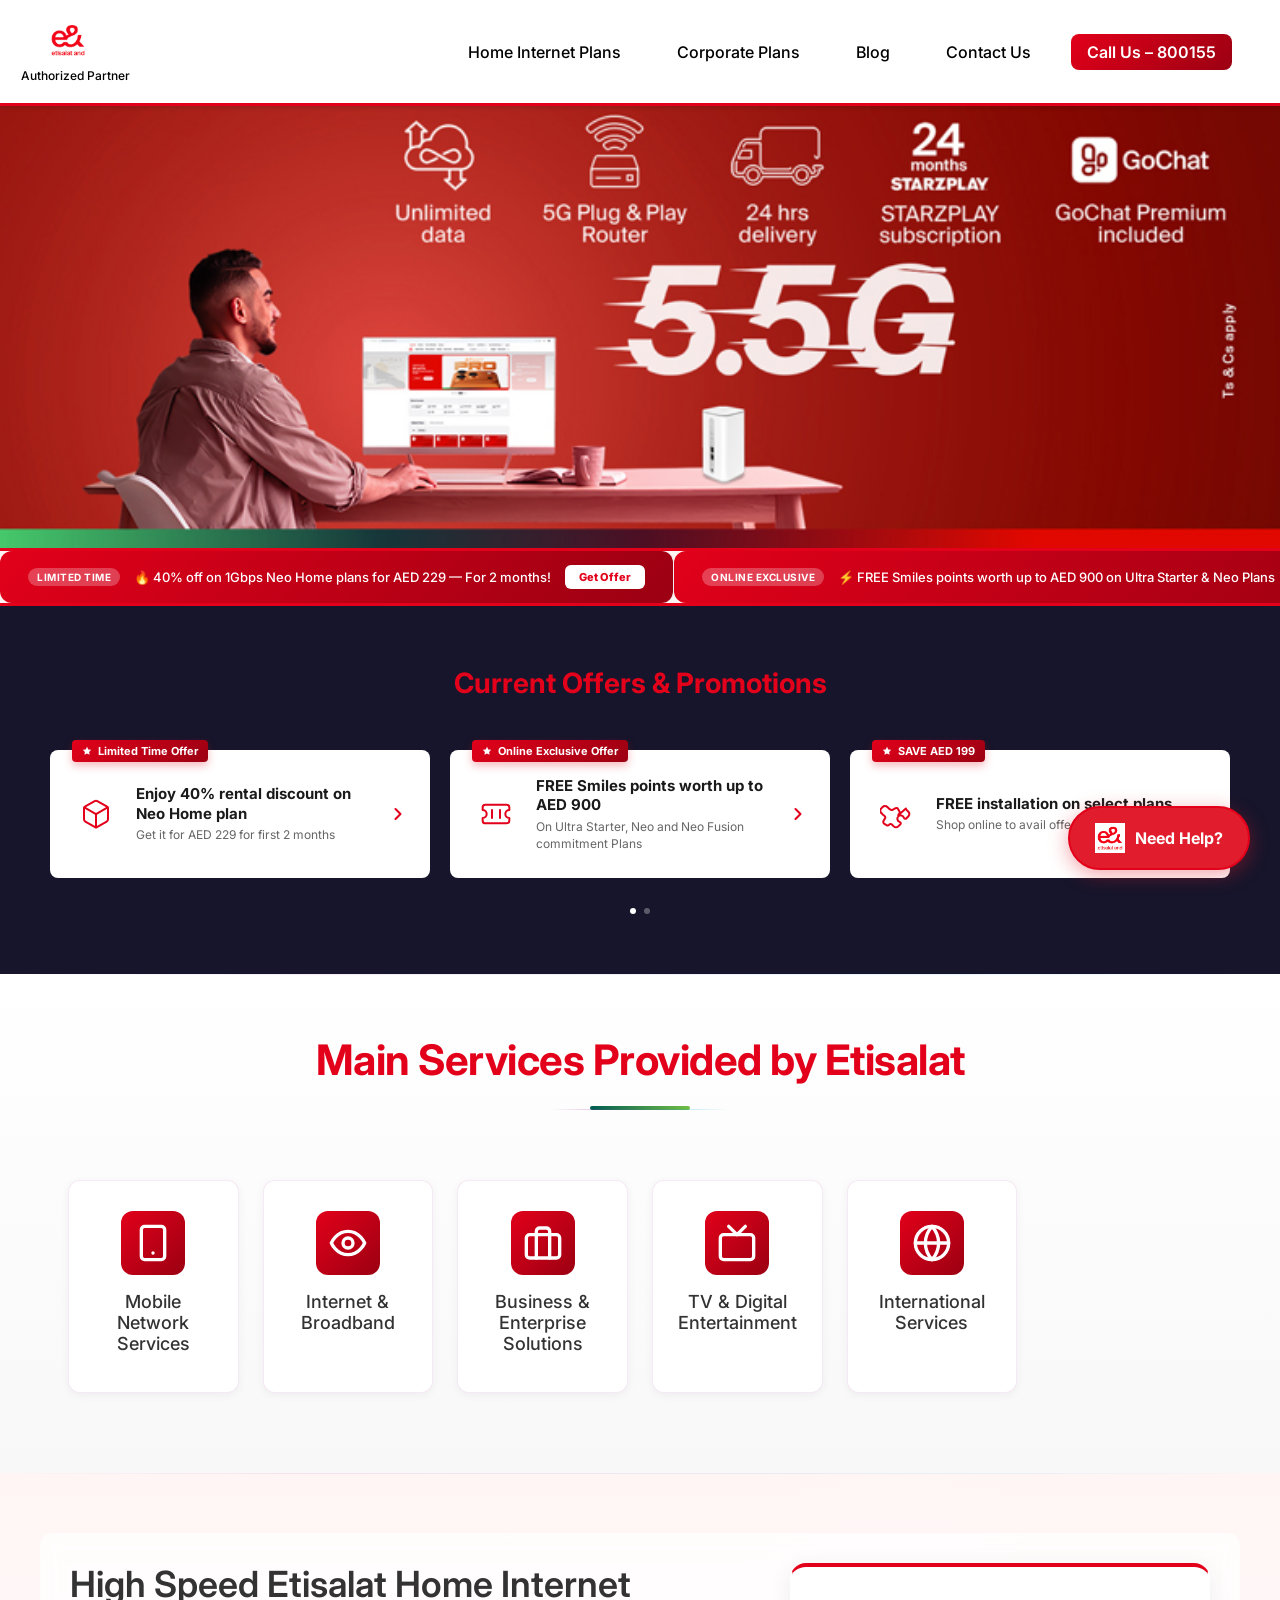
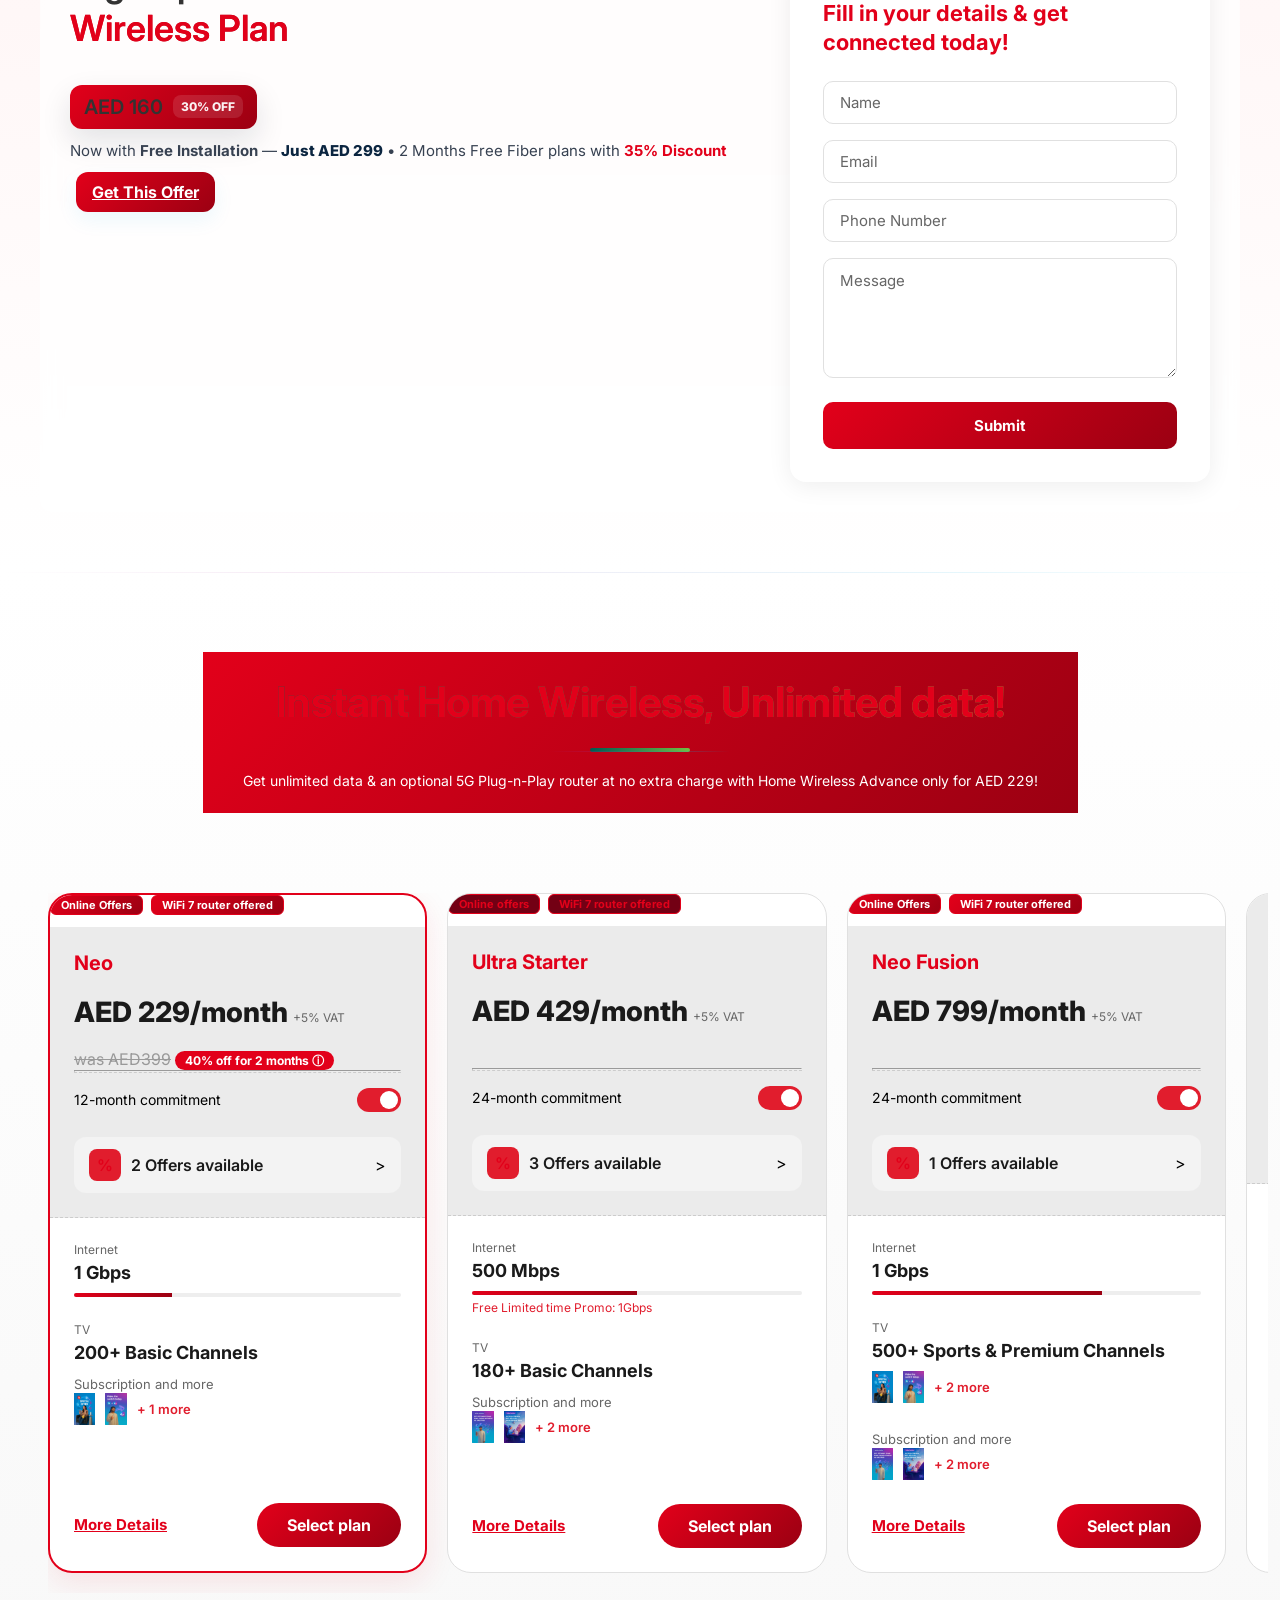
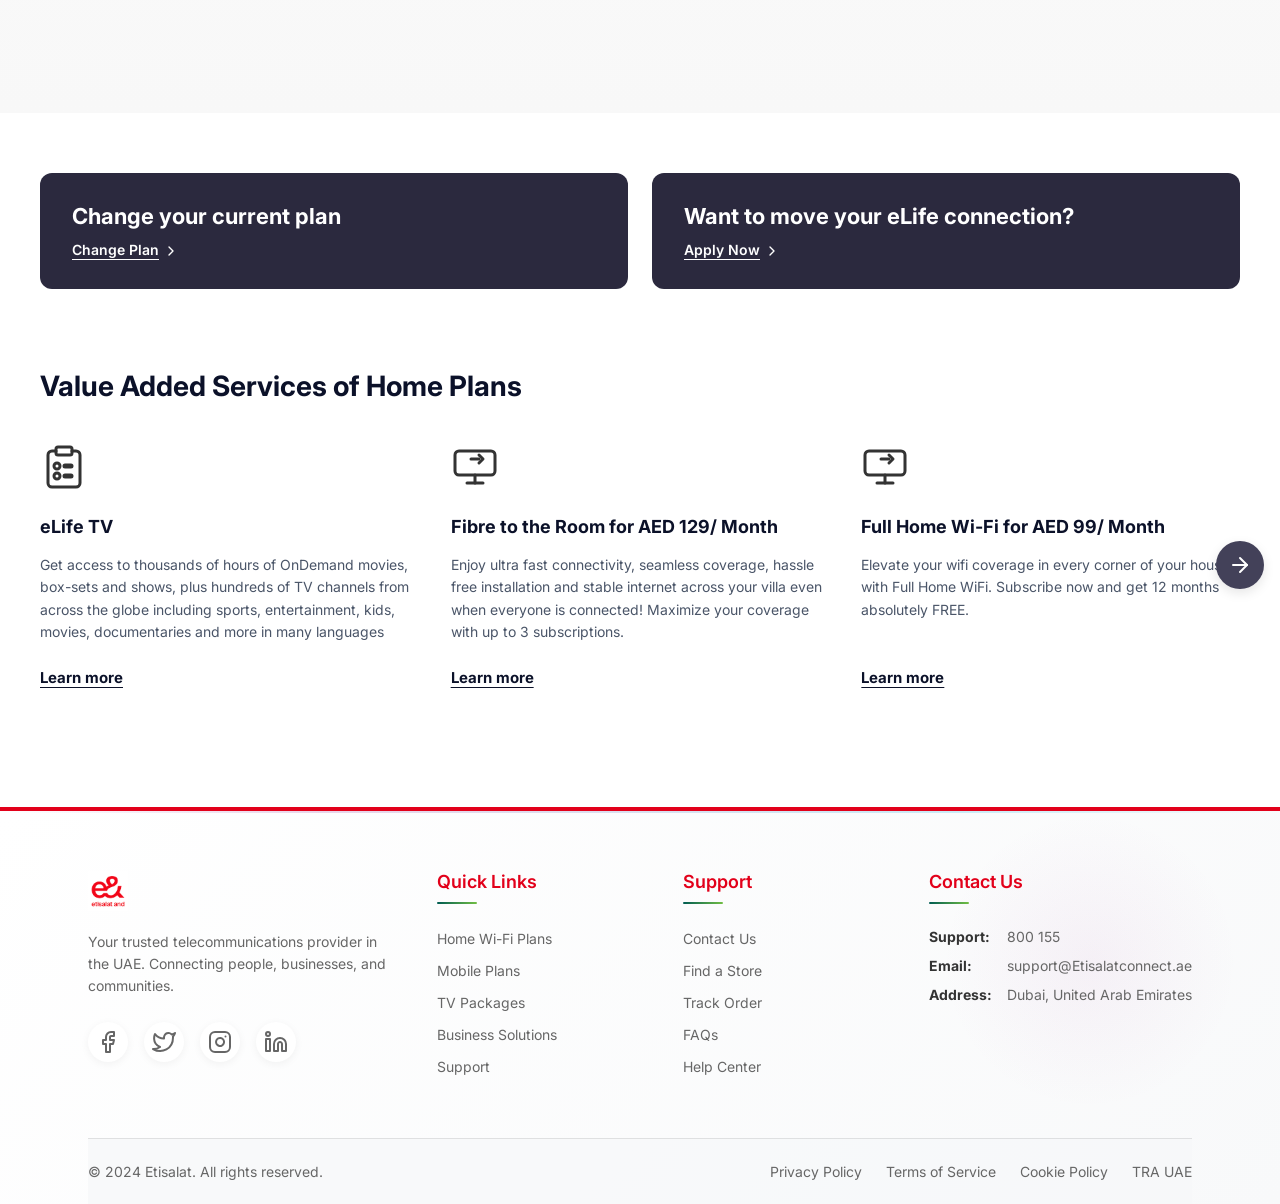
==== index.html @ 7878f1e3 "added etisalat" ====
﻿<!DOCTYPE html>
<html lang="en">

<head>
    <meta charset="UTF-8">
    <meta name="viewport" content="width=device-width, initial-scale=1.0">

    <!-- Primary SEO Meta Tags - Optimized for Top Rankings -->
    <title>Etisalat Home Internet Plans UAE 2025 | Best WiFi & Fiber Broadband Dubai | 299 AED Starting</title>
    <meta name="title"
        content="Etisalat Home Internet Plans UAE 2025 | Best WiFi & Fiber Broadband Dubai | 299 AED Starting">
    <meta name="description"
        content="Get Etisalat home internet plans in UAE starting from AED 299/month. High-speed fiber & 5G WiFi broadband with unlimited data in Dubai, Abu Dhabi. Free installation, 30% discount on select plans. Compare Etisalat home internet packages now!" />
    <meta name="keywords"
        content="Etisalat home internet plans, Etisalat home internet uae, Etisalat wifi plans Dubai, Etisalat fiber internet uae, Etisalat home broadband, Etisalat internet packages 299 aed, Etisalat home wifi plans, home internet Dubai, Etisalat home internet offers, Etisalat internet connection Dubai, Etisalat fiber plans uae, Etisalat 5g home internet, best home internet uae, Etisalat home internet 299, Etisalat home internet installation, Etisalat home internet packages, Etisalat home internet plans Dubai, Etisalat home internet plans abu dhabi, Etisalat home internet price, Etisalat home internet deals, Etisalat home internet 2025, cheapest home internet uae, Etisalat home internet unlimited, Etisalat home internet speed, Etisalat home internet review" />
    <meta name="robots" content="index, follow, max-image-preview:large, max-snippet:-1, max-video-preview:-1">
    <meta name="author" content="Etisalat by e& Authorized Partner">

    <!-- Open Graph / Facebook - Optimized -->
    <meta property="og:type" content="website">
    <meta property="og:url" content="https://www.Etisalatconnect.ae/home-plans">
    <meta property="og:title"
        content="Etisalat Home Internet Plans UAE 2025 | Best WiFi & Fiber Broadband Dubai | 299 AED Starting">
    <meta property="og:description"
        content="Get Etisalat home internet plans in UAE starting from AED 299/month. High-speed fiber & 5G WiFi broadband with unlimited data in Dubai, Abu Dhabi. Free installation, 35% discount available.">
    <meta property="og:image" content="https://www.Etisalatconnect.ae/img/Etisalat-home-plans-uae.jpg">
    <meta property="og:image:width" content="1200">
    <meta property="og:image:height" content="630">
    <meta property="og:site_name" content="Etisalat by e&">
    <meta property="og:locale" content="en_AE">
    <meta property="og:locale:alternate" content="ar_AE">

    <!-- Twitter Card - Optimized -->
    <meta name="twitter:card" content="summary_large_image">
    <meta name="twitter:url" content="https://www.Etisalatconnect.ae/home-plans">
    <meta name="twitter:title" content="Etisalat Home Internet Plans UAE 2025 | Best WiFi & Fiber Broadband Dubai">
    <meta name="twitter:description"
        content="Get Etisalat home internet plans in UAE starting from AED 299/month. High-speed fiber & 5G WiFi broadband with unlimited data. Free installation, 35% discount available.">
    <meta name="twitter:image" content="https://www.Etisalatconnect.ae/img/Etisalat-home-plans-uae.jpg">

    <!-- Additional SEO Meta Tags -->
    <meta name="geo.region" content="AE">
    <meta name="geo.country" content="United Arab Emirates">
    <meta name="geo.placename" content="Dubai, Abu Dhabi, UAE">
    <meta name="ICBM" content="25.2048,55.2708">

    <!-- Canonical URL -->
    <link rel="canonical" href="https://www.Etisalatconnect.ae/home-plans">


    <!-- Alternate URLs for different languages/regions -->
    <link rel="alternate" hreflang="en" href="https://www.Etisalatconnect.ae/home-plans" />
    <link rel="alternate" hreflang="en-ae" href="https://www.Etisalatconnect.ae/home-plans">
    <link rel="alternate" hreflang="ar-ae" href="https://www.Etisalatconnect.ae/ar/home-plans">

    <!-- Favicon and Icons -->
    <link rel="icon" type="image/png" href="img/etisalat.png">
    <link rel="shortcut icon" type="image/png" href="img/etisalat.png">
    <link rel="apple-touch-icon" sizes="180x180" href="img/etisalat.png">
    <link rel="icon" type="image/png" sizes="32x32" href="img/etisalat.png">
    <link rel="icon" type="image/png" sizes="16x16" href="img/etisalat.png">

    <!-- Stylesheets -->
    <link rel="stylesheet" href="styles_corp.css">
    <link href="https://fonts.googleapis.com/css2?family=Inter:wght@400;500;600;700&display=swap" rel="stylesheet">
    <style>
        /* Highlighted animated subtitle for hero */
        .hero-subtitle {
            display: inline-block;
            position: relative;
            font-weight: 900;
            color: #fff;
            /* white text on vivid red chip */
            background: linear-gradient(90deg, #e11d2d 0%, #c81b2a 60%);
            padding: 12px 16px;
            border-radius: 12px;
            box-shadow: 0 18px 40px rgba(225, 29, 45, 0.18), inset 0 -6px 18px rgba(0, 0, 0, 0.06);
            transform-origin: center;
            animation: heroPulse 2.4s ease-in-out infinite, heroShimmer 3.2s linear infinite;
            background-size: 200% 100%;
            text-shadow: 0 1px 0 rgba(0, 0, 0, 0.15);
            border: 2px solid rgba(255, 255, 255, 0.06);
            overflow: visible;
        }

        @keyframes heroPulse {
            0% {
                transform: translateY(0) scale(1)
            }

            50% {
                transform: translateY(-4px) scale(1.02)
            }

            100% {
                transform: translateY(0) scale(1)
            }
        }

        @keyframes heroShimmer {
            0% {
                background-position: -200% 0
            }

            50% {
                background-position: 200% 0
            }

            100% {
                background-position: -200% 0
            }
        }

        /* subtle glowing ring using pseudo-element */
        .hero-subtitle::after {
            content: '';
            position: absolute;
            left: -6px;
            right: -6px;
            top: -6px;
            bottom: -6px;
            border-radius: 16px;
            background: linear-gradient(90deg, rgba(155, 45, 147, 0.12), rgba(0, 169, 224, 0.12));
            filter: blur(12px);
            opacity: 0.9;
            z-index: -1;
            animation: glowShift 4s linear infinite;
        }

        @keyframes glowShift {
            0% {
                transform: translateX(-6px)
            }

            50% {
                transform: translateX(6px)
            }

            100% {
                transform: translateX(-6px)
            }
        }

        /* Respect prefers-reEtisalatced-motion */
        @media (prefers-reEtisalatced-motion: reEtisalatce) {

            .hero-subtitle,
            .hero-subtitle::after {
                animation: none;
                transition: none
            }
        }

        /* popup promo highlight (red chip) - used inside welcome popup */
        .popup-promo {
            display: inline-block;
            margin-top: 10px;
            padding: 10px 14px;
            border-radius: 12px;
            font-weight: 800;
            color: #fff;
            background: linear-gradient(90deg, #e11d2d 0%, #c81b2a 60%);
            box-shadow: 0 18px 40px rgba(225, 29, 45, 0.14);
            position: relative
        }

        .popup-promo small {
            font-weight: 700;
            color: #ffe6e6
        }

        .popup-promo::after {
            content: '';
            position: absolute;
            left: -6px;
            right: -6px;
            top: -6px;
            bottom: -6px;
            border-radius: 16px;
            background: linear-gradient(90deg, rgba(155, 45, 147, 0.12), rgba(0, 169, 224, 0.12));
            filter: blur(10px);
            z-index: -1;
            animation: popupGlow 4s linear infinite
        }

        @keyframes popupGlow {
            0% {
                transform: translateX(-6px)
            }

            50% {
                transform: translateX(6px)
            }

            100% {
                transform: translateX(-6px)
            }
        }

        @media (prefers-reEtisalatced-motion: reEtisalatce) {

            .popup-promo,
            .popup-promo::after {
                animation: none
            }
        }

        /* Slight stronger emphasis on small screens */
        @media (max-width:760px) {
            .hero-subtitle {
                padding: 8px 10px;
                font-size: 0.98rem;
                border-radius: 8px
            }
        }

        /* Corporate promo heading styles */
        .promo-heading {
            font-size: 26px;
            margin: 0 0 10px;
            line-height: 1.05;
            color: #0f172a;
            font-weight: 800
        }

        .promo-heading .promo-strong {
            color: transparent;
            background: linear-gradient(90deg, #e2001a 0%, #9b0012 100%);
            -webkit-background-clip: text;
            background-clip: text
        }

        .promo-meta {
            display: flex;
            flex-wrap: wrap;
            gap: 12px;
            align-items: center;
            margin-top: 8px
        }

        .price-chip {
            background: linear-gradient(135deg, #e2001a, #9b0012);
            color: #fff;
            padding: 10px 14px;
            border-radius: 12px;
            box-shadow: 0 12px 30px rgba(15, 23, 42, 0.12);
            font-weight: 800;
            display: inline-flex;
            align-items: center;
            gap: 10px
        }

        .price-chip .amount {
            font-size: 20px
        }

        .price-chip .save {
            font-size: 12px;
            opacity: 0.95;
            background: rgba(255, 255, 255, 0.12);
            padding: 4px 8px;
            border-radius: 8px
        }

        .promo-secondary {
            color: #374151;
            font-size: 15px
        }

        .promo-cta {
            display: inline-block;
            background: #fff;
            border: 2px solid #9b0012;
            color: #0b2540;
            padding: 10px 16px;
            border-radius: 12px;
            font-weight: 700;
            margin-left: 6px;
            box-shadow: 0 8px 20px rgba(0, 169, 224, 0.08)
        }

        @media(max-width:760px) {
            .promo-heading {
                font-size: 20px
            }

            .price-chip {
                padding: 8px 10px
            }
        }
    </style>

    <!-- Structured Data / JSON-LD - Comprehensive SEO Optimization -->

    <!-- Organization Schema -->
    <script type="application/ld+json">
    {
      "@context": "https://schema.org",
      "@type": "Organization",
      "name": "Etisalat by e&",
      "alternateName": "Etisalat by e& Authorized Partner",
      "url": "https://www.Etisalatconnect.ae/",
      "logo": "https://www.Etisalatconnect.ae/img/etisalat.png",
      "description": "Authorized partner for Etisalat by e& home internet, WiFi, and fiber broadband services in UAE. Best home internet plans starting from AED 299 in Dubai, Abu Dhabi, and across UAE.",
      "address": {
        "@type": "PostalAddress",
        "addressCountry": "AE",
        "addressRegion": "Dubai",
        "addressLocality": "Dubai, UAE"
      },
      "contactPoint": [
        {
          "@type": "ContactPoint",
          "telephone": "+971-800-155",
          "contactType": "customer service",
          "areaServed": "AE",
          "availableLanguage": ["English", "Arabic"]
        },
        {
          "@type": "ContactPoint",
          "telephone": "+971-55-561-1339",
          "contactType": "sales",
          "areaServed": "AE",
          "availableLanguage": ["English", "Arabic"]
        }
      ],
      "sameAs": [
        "https://www.facebook.com/share/p/1CXhuVPoMN/",
        "https://www.instagram.com/p/DNqH9D_t590/?igsh=MXd5d28xZDhveTFoMQ==",
        "https://www.linkedin.com/company/Etisalatemirates"
      ],
      "aggregateRating": {
        "@type": "AggregateRating",
        "ratingValue": "4.5",
        "reviewCount": "150",
        "bestRating": "5",
        "worstRating": "1"
      }
    }
    </script>

    <!-- Service Schema for Home Internet Plans -->
    <script type="application/ld+json">
    {
      "@context": "https://schema.org",
      "@type": "Service",
      "serviceType": "Home Internet Plans",
      "name": "Etisalat Home Internet Plans UAE",
      "description": "High-speed home internet plans including fiber broadband and 5G WiFi in UAE. Plans starting from AED 299/month with unlimited data, free installation, and 30% discount on select plans.",
      "provider": {
        "@type": "Organization",
        "name": "Etisalat by e&"
      },
      "areaServed": {
        "@type": "Country",
        "name": "United Arab Emirates"
      },
      "hasOfferCatalog": {
        "@type": "OfferCatalog",
        "name": "Etisalat Home Internet Plans",
        "itemListElement": [
          {
            "@type": "Offer",
            "itemOffered": {
              "@type": "Service",
              "name": "Etisalat Home Wireless 5G Plan",
              "description": "Super Fast 5G home internet with unlimited data"
            },
            "price": "279",
            "priceCurrency": "AED",
            "priceSpecification": {
              "@type": "UnitPriceSpecification",
              "price": "279",
              "priceCurrency": "AED",
              "billingIncrement": "P1M",
              "unitCode": "MON"
            }
          },
          {
            "@type": "Offer",
            "itemOffered": {
              "@type": "Service",
              "name": "Etisalat Home Advanced Plan",
              "description": "Fiber internet plan with 1000/330 Mbps speed"
            },
            "price": "487",
            "priceCurrency": "AED",
            "priceSpecification": {
              "@type": "UnitPriceSpecification",
              "price": "487",
              "priceCurrency": "AED",
              "billingIncrement": "P1M",
              "unitCode": "MON"
            }
          },
          {
            "@type": "Offer",
            "itemOffered": {
              "@type": "Service",
              "name": "Etisalat Home Starter Plan",
              "description": "Fiber internet plan with 250/80 Mbps speed"
            },
            "price": "299",
            "priceCurrency": "AED",
            "priceSpecification": {
              "@type": "UnitPriceSpecification",
              "price": "299",
              "priceCurrency": "AED",
              "billingIncrement": "P1M",
              "unitCode": "MON"
            }
          }
        ]
      }
    }
    </script>

    <!-- BreadcrumbList Schema -->
    <script type="application/ld+json">
    {
      "@context": "https://schema.org",
      "@type": "BreadcrumbList",
      "itemListElement": [
        {
          "@type": "ListItem",
          "position": 1,
          "name": "Home",
          "item": "https://www.Etisalatconnect.ae/"
        },
        {
          "@type": "ListItem",
          "position": 2,
          "name": "Home Internet Plans",
          "item": "https://www.Etisalatconnect.ae/home-plans"
        }
      ]
    }
    </script>

    <!-- FAQ Schema for Common Questions -->
    <script type="application/ld+json">
    {
      "@context": "https://schema.org",
      "@type": "FAQPage",
      "mainEntity": [
        {
          "@type": "Question",
          "name": "What are the Etisalat home internet plans available in UAE?",
          "acceptedAnswer": {
            "@type": "Answer",
            "text": "Etisalat offers multiple home internet plans in UAE including: Etisalat Home Wireless 5G Plan starting from AED 279/month, Etisalat Home Advanced Plan with 1000/330 Mbps fiber at AED 487/month, and Etisalat Home Starter Plan with 250/80 Mbps at AED 299/month. All plans include unlimited data and free installation."
          }
        },
        {
          "@type": "Question",
          "name": "How much does Etisalat home internet cost in Dubai?",
          "acceptedAnswer": {
            "@type": "Answer",
            "text": "Etisalat home internet plans in Dubai start from AED 299/month for the Starter Plan. The Advanced Plan is available at AED 487/month. Currently, there's a 30% discount offer on select Power Plans with free installation."
          }
        },
        {
          "@type": "Question",
          "name": "Does Etisalat offer fiber internet in UAE?",
          "acceptedAnswer": {
            "@type": "Answer",
            "text": "Yes, Etisalat offers high-speed fiber internet plans in UAE. The Etisalat Home Advanced Plan provides 1000/330 Mbps fiber connection, and the Starter Plan offers 250/80 Mbps fiber speeds. Both plans include unlimited data and are available across Dubai, Abu Dhabi, and other Emirates."
          }
        },
        {
          "@type": "Question",
          "name": "Is installation free for Etisalat home internet?",
          "acceptedAnswer": {
            "@type": "Answer",
            "text": "Yes, Etisalat offers free installation for home internet plans. This includes setup and activation of your fiber or 5G WiFi connection. Contact Etisalat by e& at 800 155 or visit Etisalatconnect.ae to get started."
          }
        },
        {
          "@type": "Question",
          "name": "What is the speed of Etisalat home internet plans?",
          "acceptedAnswer": {
            "@type": "Answer",
            "text": "Etisalat home internet plans offer various speeds: 5G Wireless plans with super-fast speeds, Fiber Advanced Plan with 1000/330 Mbps download/upload, and Fiber Starter Plan with 250/80 Mbps. All plans provide unlimited data usage."
          }
        },
        {
          "@type": "Question",
          "name": "How to get Etisalat home internet connection in Dubai?",
          "acceptedAnswer": {
            "@type": "Answer",
            "text": "To get Etisalat home internet in Dubai, you can buy online at Etisalatconnect.ae, call 800 155 for customer service, or contact sales at +971 55 561 1339. Etisalat offers quick activation and free installation for new connections."
          }
        }
      ]
    }
    </script>

    <!-- WebPage Schema -->
    <script type="application/ld+json">
    {
      "@context": "https://schema.org",
      "@type": "WebPage",
      "name": "Etisalat Home Internet Plans UAE 2025 | Best WiFi & Fiber Broadband Dubai",
      "description": "Compare and get Etisalat home internet plans in UAE starting from AED 299/month. High-speed fiber & 5G WiFi broadband with unlimited data in Dubai, Abu Dhabi. Free installation, 30% discount available.",
      "url": "https://www.Etisalatconnect.ae/home-plans",
      "inLanguage": "en-AE",
      "isPartOf": {
        "@type": "WebSite",
        "name": "Etisalat by e&",
        "url": "https://www.Etisalatconnect.ae"
      },
      "about": {
        "@type": "Thing",
        "name": "Home Internet Plans in UAE"
      },
      "primaryImageOfPage": {
        "@type": "ImageObject",
        "url": "https://www.Etisalatconnect.ae/img/Etisalat-home-plans-uae.jpg"
      }
    }
    </script>

    <meta name="google-site-verification" content="kZEFpEoJaKyCHJHWH1KI2G2YCe7p3eFFX-vx_aaikHQ" />

    <!-- Google Tag Manager -->
    <script>(function (w, d, s, l, i) {
            w[l] = w[l] || []; w[l].push({
                'gtm.start':
                    new Date().getTime(), event: 'gtm.js'
            }); var f = d.getElementsByTagName(s)[0],
                j = d.createElement(s), dl = l != 'dataLayer' ? '&l=' + l : ''; j.async = true; j.src =
                    'https://www.googletagmanager.com/gtm.js?id=' + i + dl; f.parentNode.insertBefore(j, f);
        })(window, document, 'script', 'dataLayer', 'GTM-PZJKNF52');</script>
    <!-- End Google Tag Manager -->


    <!-- Google tag (gtag.js) -->
    <script async src="https://www.googletagmanager.com/gtag/js?id=AW-17406763028"></script>
    <script>
        window.dataLayer = window.dataLayer || [];
        function gtag() { dataLayer.push(arguments); }
        gtag('js', new Date());

        gtag('config', 'AW-17406763028');
    </script>


    <!-- e& Red Brand Override -->
    <style>
        /* ══ Etisalat e& Red Brand System ══ */
        :root {
            --er1: #e2001a;
            --er2: #9b0012;
            --er3: #c0001a;
        }

        /* NAV accent */
        .main-nav { border-bottom: 3px solid var(--er1) !important; }
        .phone-link { background: linear-gradient(135deg, var(--er1), var(--er2)) !important; color: #fff !important; border-radius: 8px; padding: 8px 16px !important; }
        .phone-link:hover { opacity: 0.88 !important; }
        .nav-links a:hover { color: var(--er1) !important; }

        /* Offer ticker */
        .offers-ticker-wrap { background: #fff3f3 !important; border-top: 3px solid var(--er1) !important; border-bottom: 3px solid var(--er1) !important; }
        .ticker-offer-card { background: linear-gradient(135deg, var(--er1) 0%, var(--er2) 100%) !important; border-radius: 12px !important; }
        .ticker-badge { background: rgba(255,255,255,0.25) !important; color: #fff !important; }
        .ticker-text { color: #fff !important; }
        .ticker-btn { background: #fff !important; color: var(--er1) !important; font-weight: 800 !important; border-radius: 6px !important; }
        .ticker-btn:hover { background: var(--er1) !important; color: #fff !important; }

        /* Current Offers section */
        .current-offers-title { color: var(--er1) !important; }
        .current-offer-card { border: 2px solid transparent !important; transition: all 0.3s !important; }
        .current-offer-card:hover { border-color: var(--er1) !important; box-shadow: 0 8px 32px rgba(226,0,26,0.14) !important; transform: translateY(-4px) !important; }
        .co-badge { background: linear-gradient(135deg, var(--er1), var(--er2)) !important; color: #fff !important; }
        .co-icon { color: var(--er1) !important; }
        .co-arrow { color: var(--er1) !important; }

        /* Services section */
        .services h2 span { color: var(--er1) !important; background: none !important; -webkit-text-fill-color: unset !important; }
        .service-icon { background: linear-gradient(135deg, var(--er1), var(--er2)) !important; color: #fff !important; border-radius: 12px !important; }
        .service-item:hover .service-icon { box-shadow: 0 8px 24px rgba(226,0,26,0.3) !important; }

        /* Corporate section / promo */
        .corporate-internet { background: linear-gradient(180deg, #fff5f5 0%, #fff 100%) !important; }
        .promo-heading .promo-strong { color: var(--er1) !important; }
        .price-chip { background: linear-gradient(135deg, var(--er1), var(--er2)) !important; color: #fff !important; }
        .promo-cta, .btn-submit { background: linear-gradient(135deg, var(--er1), var(--er2)) !important; color: #fff !important; border: none !important; }
        .promo-cta:hover, .btn-submit:hover { opacity: 0.88 !important; transform: translateY(-2px) !important; }

        /* Contact form */
        .contact-form { border-top: 4px solid var(--er1) !important; }
        .contact-form h2 { color: var(--er1) !important; }
        .contact-form input:focus, .contact-form textarea:focus, .contact-form select:focus {
            border-color: var(--er1) !important;
            box-shadow: 0 0 0 3px rgba(226,0,26,0.12) !important;
        }

        /* Internet plans section */
        .dark-plans-banner { background: linear-gradient(135deg, var(--er1) 0%, var(--er2) 100%) !important; }
        .internet-plans h2 { color: var(--er1) !important; }
        .plan-v3-card.featured { border: 2px solid var(--er1) !important; }
        .plan-v3-badge.featured { background: linear-gradient(135deg, var(--er1), var(--er2)) !important; color: #fff !important; }
        .plan-v3-badge { border: 1.5px solid var(--er1) !important; color: var(--er1) !important; }
        .plan-v3-select-btn { background: linear-gradient(135deg, var(--er1), var(--er2)) !important; color: #fff !important; }
        .plan-v3-select-btn:hover { opacity: 0.88 !important; }
        .plan-v3-details-link { color: var(--er1) !important; }
        .plan-v3-progress { background: linear-gradient(90deg, var(--er1), var(--er2)) !important; }
        .plan-v3-offers-icon { color: var(--er1) !important; }
        .plan-v3-title { color: var(--er1) !important; }
        .plan-v3-was-number { text-decoration: line-through; color: #999; }
        .plan-v3-discount-badge { background: var(--er1) !important; color: #fff !important; border-radius: 20px; padding: 2px 10px; font-size: 12px; font-weight: 700; }

        /* Trust / Why Etisalat section */
        .why-etisalat h2, .trust-section h2 { color: var(--er1) !important; }
        .feature-card:hover { border-color: var(--er1) !important; box-shadow: 0 8px 32px rgba(226,0,26,0.12) !important; }
        .feature-icon, .trust-icon { background: linear-gradient(135deg, var(--er1), var(--er2)) !important; color: #fff !important; }

        /* Help banner */
        .help-banner { background: linear-gradient(135deg, var(--er1) 0%, var(--er2) 100%) !important; }
        .call-back-btn { background: #fff !important; color: var(--er1) !important; font-weight: 800 !important; }
        .call-back-btn:hover { background: #ffe0e0 !important; }

        /* Popup */
        .popup-submit-btn { background: linear-gradient(135deg, var(--er1), var(--er2)) !important; }
        .popup-container { border-top: 4px solid var(--er1) !important; }

        /* CTA buttons */
        .cta-button, .btn-primary { background: linear-gradient(135deg, var(--er1), var(--er2)) !important; color: #fff !important; border: none !important; }
        .cta-button:hover, .btn-primary:hover { opacity: 0.88 !important; }

        /* Section headings accent */
        h2 span, .section-title span { color: var(--er1) !important; }

        /* FAQ section */
        .faq-section h2 { color: var(--er1) !important; }
        .faq-item.open .faq-question { color: var(--er1) !important; }
        .faq-question:hover { color: var(--er1) !important; }

        /* Trust cert bar */
        .trust-cert-bar { border-top: 3px solid var(--er1) !important; }

        /* e& Help widget */
        .etisalat-help-widget { border: 2px solid var(--er1) !important; }
        .etisalat-help-widget:hover { background: var(--er1) !important; color: #fff !important; }

        /* Footer accent */
        .footer-column h3 { color: var(--er1) !important; }
        .footer-links a:hover { color: var(--er1) !important; }
        .main-footer { border-top: 4px solid var(--er1) !important; }

        /* Scrollbar accent */
        ::-webkit-scrollbar-thumb { background: var(--er1) !important; }

        /* Welcome popup gradient update */
        #giftGradient stop:first-child { stop-color: var(--er1) !important; }
        #giftGradient stop:last-child { stop-color: var(--er2) !important; }
    </style>
</head>

<body>

    <!-- Google Tag Manager (noscript) -->
    <noscript><iframe src="https://www.googletagmanager.com/ns.html?id=GTM-PZJKNF52" height="0" width="0"
            style="display:none;visibility:hidden"></iframe></noscript>
    <!-- End Google Tag Manager (noscript) -->


    <!-- Welcome Popup Modal -->
    <div id="welcomePopup" class="popup-overlay">
        <div class="popup-container">
            <button class="popup-close" aria-label="Close popup">&times;</button>

            <div class="popup-content">
                <div class="popup-header">
                    <div class="gift-box-icon">
                        <svg width="60" height="60" viewBox="0 0 60 60" fill="none" xmlns="http://www.w3.org/2000/svg">
                            <rect x="5" y="20" width="50" height="35" rx="3" fill="url(#giftGradient)" stroke="#fff"
                                stroke-width="2" />
                            <rect x="25" y="5" width="10" height="50" fill="#ff6b6b" stroke="#fff" stroke-width="2" />
                            <rect x="5" y="25" width="50" height="10" fill="#ff6b6b" stroke="#fff" stroke-width="2" />
                            <path d="M20 20C20 15 25 10 30 15C35 10 40 15 40 20" stroke="#fff" stroke-width="2"
                                fill="none" />
                            <defs>
                                <linearGradient id="giftGradient" x1="0%" y1="0%" x2="100%" y2="100%">
                                    <stop offset="0%" style="stop-color:#e2001a" />
                                    <stop offset="100%" style="stop-color:#9b0012" />
                                </linearGradient>
                            </defs>
                        </svg>
                    </div>
                    <h2>🎁 Exclusive Etisalat by e& Offers!</h2>
                    <h3>Get Your Best Internet Deal Today</h3>
                    <p>Limited time offers on fiber & 5G internet plans. Free installation included!</p>
                    <p class="popup-promo">Exclusive Offer: Get <strong>30% off</strong> on the <strong>AED 229 → AED
                            169</strong> Home Wireless plan — <small>Limited time only!</small></p>

                </div>

                <form class="popup-form" id="popupContactForm">
                    <div class="form-group">
                        <input type="text" id="Name" name="Name" placeholder="Your Name" required>
                    </div>
                    <div class="form-group">
                        <input type="tel" id="Phone" name="Phone" placeholder="Phone Number" required>
                    </div>

                    <button type="submit" class="popup-submit-btn">
                        <span>🎯 Get My Best Offer Now!</span>
                    </button>

                    <div class="popup-benefits">
                        <div class="benefit-item">
                            <span class="benefit-icon">✅</span>
                            <span>Free Installation</span>
                        </div>
                        <div class="benefit-item">
                            <span class="benefit-icon">✅</span>
                            <span>24/7 Support</span>
                        </div>
                        <div class="benefit-item">
                            <span class="benefit-icon">✅</span>
                            <span>Best Price Guarantee</span>
                        </div>
                    </div>
                </form>

                <p class="popup-response" id="popupResponse"></p>
            </div>
        </div>
    </div>

    <header role="banner">
        <nav class="main-nav" role="navigation" aria-label="Main navigation">
            <div class="nav-container">
                <div class="logo-container">
                    <a href="/" class="logo" aria-label="Etisalat by e& Home">
                        <img src="img/etisalat.png" alt="Etisalat by e& logo - Authorized Partner">
                    </a>
                    <span class="authorized-text">Authorized Partner</span>
                </div>
                <button class="mobile-menu-toggle" aria-label="Toggle mobile menu">
                    <span></span>
                    <span></span>
                    <span></span>
                </button>
                <div class="nav-links">
                    <!-- <div class="nav-item active">
                        <a href="/index_corp.html" aria-label="Etisalat Corporate Plans UAE">Home</a>
                    </div> -->
                    <div class="nav-item">
                        <a href="/index.html" aria-label="Etisalat Home Internet Plans UAE">Home Internet Plans</a>
                    </div>
                    <div class="nav-item ">
                        <a href="/index_corp.html" aria-label="View Corporate Internet Plans">Corporate Plans</a>
                    </div>
                    <div class="nav-item">
                        <a href="/blog.html" aria-label="View Etisalat by e& Blog">Blog</a>
                    </div>
                    <div class="nav-item">
                        <a href="/contact.html" aria-label="Contact Etisalat by e&">Contact Us</a>
                    </div>

                    <div class="nav-item">
                        <a href="tel:800155" class="phone-link" aria-label="Call Etisalat by e& at 800155">Call Us –
                            800155</a>
                    </div>
                </div>

            </div>
        </nav>
    </header>

    <main>
        <!-- Full-width Banner Image -->
        <section class="hero-banner-section">
            <img src="img/etisalat banner.jpg" alt="Etisalat Home Internet Plans - 40% off on 1Gbps Neo Home Plans"
                class="hero-banner-img">
        </section>

        <!-- Auto-scrolling Offers Ticker -->
        <div class="offers-ticker-wrap">
            <div class="offers-ticker-track">
                <!-- First set -->
                <div class="ticker-offer-card">
                    <span class="ticker-badge">Limited Time</span>
                    <span class="ticker-text">🔥 40% off on 1Gbps Neo Home plans for AED 229 — For 2 months!</span>
                    <a href="/contact.html" class="ticker-btn">Get Offer</a>
                </div>
                <div class="ticker-offer-card">
                    <span class="ticker-badge">Online Exclusive</span>
                    <span class="ticker-text">⚡ FREE Smiles points worth up to AED 900 on Ultra Starter & Neo
                        Plans</span>
                    <a href="/contact.html" class="ticker-btn">Get Offer</a>
                </div>
                <div class="ticker-offer-card">
                    <span class="ticker-badge">Save AED 199</span>
                    <span class="ticker-text">🎁 FREE installation on select home internet plans — Shop online
                        now</span>
                    <a href="/contact.html" class="ticker-btn">Get Offer</a>
                </div>
                <div class="ticker-offer-card">
                    <span class="ticker-badge">New Plan</span>
                    <span class="ticker-text">🚀 Get 500 Mbps for AED 429/month. Free installation included!</span>
                    <a href="/contact.html" class="ticker-btn">Get Offer</a>
                </div>
                <div class="ticker-offer-card">
                    <span class="ticker-badge">5G Wireless</span>
                    <span class="ticker-text">📡 Unlimited 5G home wireless internet — AED 229/month only</span>
                    <a href="/contact.html" class="ticker-btn">Get Offer</a>
                </div>
                <!-- Duplicated set for seamless loop -->
                <div class="ticker-offer-card">
                    <span class="ticker-badge">Limited Time</span>
                    <span class="ticker-text">🔥 40% off on 1Gbps Neo Home plans for AED 229 — For 2 months!</span>
                    <a href="/contact.html" class="ticker-btn">Get Offer</a>
                </div>
                <div class="ticker-offer-card">
                    <span class="ticker-badge">Online Exclusive</span>
                    <span class="ticker-text">⚡ FREE Smiles points worth up to AED 900 on Ultra Starter & Neo
                        Plans</span>
                    <a href="/contact.html" class="ticker-btn">Get Offer</a>
                </div>
                <div class="ticker-offer-card">
                    <span class="ticker-badge">Save AED 199</span>
                    <span class="ticker-text">🎁 FREE installation on select home internet plans — Shop online
                        now</span>
                    <a href="/contact.html" class="ticker-btn">Get Offer</a>
                </div>
                <div class="ticker-offer-card">
                    <span class="ticker-badge">New Plan</span>
                    <span class="ticker-text">🚀 Get 500 Mbps for AED 429/month. Free installation included!</span>
                    <a href="/contact.html" class="ticker-btn">Get Offer</a>
                </div>
                <div class="ticker-offer-card">
                    <span class="ticker-badge">5G Wireless</span>
                    <span class="ticker-text">📡 Unlimited 5G home wireless internet — AED 229/month only</span>
                    <a href="/contact.html" class="ticker-btn">Get Offer</a>
                </div>
            </div>
        </div>

        <section class="current-offers-section">
            <div class="current-offers-container">
                <h2 class="current-offers-title">Current Offers & Promotions</h2>
                <div class="current-offers-grid">
                    <!-- Card 1 -->
                    <a href="/contact.html" class="current-offer-card">
                        <div class="co-badge">
                            <svg width="10" height="10" viewBox="0 0 24 24" fill="currentColor" stroke="none">
                                <polygon
                                    points="12 2 15.09 8.26 22 9.27 17 14.14 18.18 21.02 12 17.77 5.82 21.02 7 14.14 2 9.27 8.91 8.26 12 2" />
                            </svg>
                            Limited Time Offer
                        </div>
                        <div class="co-icon">
                            <svg xmlns="http://www.w3.org/2000/svg" width="32" height="32" viewBox="0 0 24 24"
                                fill="none" stroke="currentColor" stroke-width="1.5" stroke-linecap="round"
                                stroke-linejoin="round">
                                <path
                                    d="M21 16V8a2 2 0 0 0-1-1.73l-7-4a2 2 0 0 0-2 0l-7 4A2 2 0 0 0 3 8v8a2 2 0 0 0 1 1.73l7 4a2 2 0 0 0 2 0l7-4A2 2 0 0 0 21 16z">
                                </path>
                                <polyline points="3.27 6.96 12 12.01 20.73 6.96"></polyline>
                                <line x1="12" y1="22.08" x2="12" y2="12"></line>
                            </svg>
                        </div>
                        <div class="co-content">
                            <h4>Enjoy 40% rental discount on Neo Home plan</h4>
                            <p>Get it for AED 229 for first 2 months</p>
                        </div>
                        <div class="co-arrow">
                            <svg width="20" height="20" viewBox="0 0 24 24" fill="none" stroke="currentColor"
                                stroke-width="2.5" stroke-linecap="round" stroke-linejoin="round">
                                <polyline points="9 18 15 12 9 6"></polyline>
                            </svg>
                        </div>
                    </a>

                    <!-- Card 2 -->
                    <a href="/contact.html" class="current-offer-card">
                        <div class="co-badge">
                            <svg width="10" height="10" viewBox="0 0 24 24" fill="currentColor" stroke="none">
                                <polygon
                                    points="12 2 15.09 8.26 22 9.27 17 14.14 18.18 21.02 12 17.77 5.82 21.02 7 14.14 2 9.27 8.91 8.26 12 2" />
                            </svg>
                            Online Exclusive Offer
                        </div>
                        <div class="co-icon">
                            <svg width="32" height="32" viewBox="0 0 24 24" fill="none" stroke="currentColor"
                                stroke-width="1.5" stroke-linecap="round" stroke-linejoin="round">
                                <path
                                    d="M2 9a3 3 0 0 1 0 6v2a2 2 0 0 0 2 2h16a2 2 0 0 0 2-2v-2a3 3 0 0 1 0-6V7a2 2 0 0 0-2-2H4a2 2 0 0 0-2 2Z" />
                                <path d="M9 9l0 6" />
                                <path d="M15 9l0 6" />
                            </svg>
                        </div>
                        <div class="co-content">
                            <h4>FREE Smiles points worth up to AED 900</h4>
                            <p>On Ultra Starter, Neo and Neo Fusion commitment Plans</p>
                        </div>
                        <div class="co-arrow">
                            <svg width="20" height="20" viewBox="0 0 24 24" fill="none" stroke="currentColor"
                                stroke-width="2.5" stroke-linecap="round" stroke-linejoin="round">
                                <polyline points="9 18 15 12 9 6"></polyline>
                            </svg>
                        </div>
                    </a>

                    <!-- Card 3 -->
                    <a href="/contact.html" class="current-offer-card">
                        <div class="co-badge">
                            <svg width="10" height="10" viewBox="0 0 24 24" fill="currentColor" stroke="none">
                                <polygon
                                    points="12 2 15.09 8.26 22 9.27 17 14.14 18.18 21.02 12 17.77 5.82 21.02 7 14.14 2 9.27 8.91 8.26 12 2" />
                            </svg>
                            SAVE AED 199
                        </div>
                        <div class="co-icon">
                            <svg width="32" height="32" viewBox="0 0 24 24" fill="none" stroke="currentColor"
                                stroke-width="1.5" stroke-linecap="round" stroke-linejoin="round">
                                <path
                                    d="M19.439 7.85c-.049.322.059.648.289.878l1.568 1.568c.47.47.706 1.087.706 1.704s-.235 1.233-.706 1.704l-1.611 1.611a.98.98 0 0 1-.837.276c-.47-.07-.802-.48-.968-.925a2.501 2.501 0 1 0-3.214 3.214c.446.166.855.497.925.968a.979.979 0 0 1-.276.837l-1.61 1.611c-.941.941-2.468.941-3.408 0l-1.568-1.568a1.245 1.245 0 0 0-.878-.289 1.258 1.258 0 0 0-.916.486c-.521.612-1.393.757-2.072.359l-1.564-.903c-.8-.462-1.074-1.485-.612-2.284l1.109-1.921c.175-.304.22-.658.127-.993a1.26 1.26 0 0 0-.62-.777 2.49 2.49 0 0 1-.58-.38l-1.745-1.745a2.492 2.492 0 0 1 0-3.525l1.01-1.011a2.493 2.493 0 0 1 3.525 0l1.745 1.744a2.505 2.505 0 0 1 1.156.492c.336.094.69.049.994-.126l1.921-1.11a1.644 1.644 0 0 1 2.284.612l.903 1.565c.398.679.253 1.551-.359 2.072a1.259 1.259 0 0 0-.485.915z" />
                            </svg>
                        </div>
                        <div class="co-content">
                            <h4>FREE installation on select plans</h4>
                            <p>Shop online to avail offer</p>
                        </div>
                        <div class="co-arrow">
                            <svg width="20" height="20" viewBox="0 0 24 24" fill="none" stroke="currentColor"
                                stroke-width="2.5" stroke-linecap="round" stroke-linejoin="round">
                                <polyline points="9 18 15 12 9 6"></polyline>
                            </svg>
                        </div>
                    </a>
                </div>
                <div class="co-pagination">
                    <span class="co-dot active"></span>
                    <span class="co-dot"></span>
                </div>
            </div>
        </section>

        <section class="services">
            <h2><span>Main Services Provided by Etisalat</span></h2>
            <div class="services-grid">
                <div class="service-item">
                    <div class="service-icon">
                        <svg width="24" height="24" viewBox="0 0 24 24" fill="none" stroke="currentColor"
                            stroke-width="2" stroke-linecap="round" stroke-linejoin="round">
                            <rect x="5" y="2" width="14" height="20" rx="2" ry="2"></rect>
                            <line x1="12" y1="18" x2="12.01" y2="18"></line>
                        </svg>
                    </div>
                    <h3>Mobile Network Services</h3>
                </div>
                <div class="service-item">
                    <div class="service-icon">
                        <svg width="24" height="24" viewBox="0 0 24 24" fill="none" stroke="currentColor"
                            stroke-width="2" stroke-linecap="round" stroke-linejoin="round">
                            <path d="M2 12s3-7 10-7 10 7 10 7-3 7-10 7-10-7-10-7z"></path>
                            <circle cx="12" cy="12" r="3"></circle>
                        </svg>
                    </div>
                    <h3>Internet & Broadband</h3>
                </div>
                <div class="service-item">
                    <div class="service-icon">
                        <svg width="24" height="24" viewBox="0 0 24 24" fill="none" stroke="currentColor"
                            stroke-width="2" stroke-linecap="round" stroke-linejoin="round">
                            <rect x="2" y="7" width="20" height="14" rx="2" ry="2"></rect>
                            <path d="M16 21V5a2 2 0 0 0-2-2h-4a2 2 0 0 0-2 2v16"></path>
                        </svg>
                    </div>
                    <h3>Business & Enterprise Solutions</h3>
                </div>
                <div class="service-item">
                    <div class="service-icon">
                        <svg width="24" height="24" viewBox="0 0 24 24" fill="none" stroke="currentColor"
                            stroke-width="2" stroke-linecap="round" stroke-linejoin="round">
                            <rect x="2" y="7" width="20" height="15" rx="2" ry="2"></rect>
                            <polyline points="17 2 12 7 7 2"></polyline>
                        </svg>
                    </div>
                    <h3>TV & Digital Entertainment</h3>
                </div>
                <div class="service-item">
                    <div class="service-icon">
                        <svg width="24" height="24" viewBox="0 0 24 24" fill="none" stroke="currentColor"
                            stroke-width="2" stroke-linecap="round" stroke-linejoin="round">
                            <circle cx="12" cy="12" r="10"></circle>
                            <line x1="2" y1="12" x2="22" y2="12"></line>
                            <path
                                d="M12 2a15.3 15.3 0 0 1 4 10 15.3 15.3 0 0 1-4 10 15.3 15.3 0 0 1-4-10 15.3 15.3 0 0 1 4-10z">
                            </path>
                        </svg>
                    </div>
                    <h3>International Services</h3>
                </div>
            </div>
        </section>

        <section class="corporate-internet">
            <div class="corporate-content">
                <div class="features-column">
                    <div class="promo-block">
                        <h2 class="promo-heading">High Speed Etisalat Home Internet <span class="promo-strong">Wireless
                                Plan</span></h2>
                        <div class="promo-meta">
                            <div class="price-chip" aria-hidden="true">
                                <span class="amount">AED 160</span>
                                <span class="save">30% OFF</span>
                            </div>
                            <div class="promo-secondary">Now with <strong>Free Installation</strong> — <span
                                    style="font-weight:800;color:#0b2540">Just AED 299</span> • 2 Months Free Fiber
                                plans with <span style="color:#e2001a;font-weight:700">35% Discount</span></div>
                            <a class="promo-cta" href="/contact.html" aria-label="Get this offer now">Get This Offer</a>
                        </div>
                    </div>


                    <div class="contact-form" id="contact-section">
                        <h2>Fill in your details & get connected today!</h2>
                        <form id="contact-form">
                            <div class="form-group">

                                <input type="text" id="name" placeholder="Name" required>
                            </div>
                            <div class="form-group">
                                <input type="email" id="email" placeholder="Email" required>
                            </div>
                            <div class="form-group">
                                <input type="tel" id="phone" placeholder="Phone Number" required>
                            </div>
                            <div class="form-group">
                                <textarea id="message" placeholder="Message" required></textarea>
                            </div>
                            <button type="submit" class="btn-submit">Submit</button>
                        </form>
                        <p id="response"></p>
                    </div>

                </div>
        </section>





        <section class="internet-plans" id="wifi-plans">
            <div class="dark-plans-banner">
                <div class="dpb-content">
                    <h2 class="dpb-title">Instant Home Wireless, Unlimited data!</h2>
                    <p class="dpb-subtitle">Get unlimited data & an optional 5G Plug-n-Play router at no extra charge
                        with Home Wireless Advance only for AED 229!</p>
                </div>
            </div>

            <div class="plan-v3-grid">
                <!-- Plan 1: Neo (Featured) -->
                <div class="plan-v3-card featured">
                    <div class="plan-v3-badges">
                        <span class="plan-v3-badge featured">Online Offers</span>
                        <span class="plan-v3-badge featured">WiFi 7 router offered</span>
                    </div>
                    <div class="plan-v3-header">
                        <h3 class="plan-v3-title">Neo</h3>
                        <div class="plan-v3-price-box">
                            <div class="plan-v3-pricing">
                                <span class="plan-v3-price">AED 229/month</span>
                                <span class="plan-v3-vat">+5% VAT</span>
                            </div>
                            <div class="plan-v3-was-price-row">
                                <span class="plan-v3-was-number">was AED399</span>
                                <span class="plan-v3-discount-badge">40% off for 2 months ⓘ</span>
                            </div>
                            <hr class="plan-price-divider">
                            <div class="plan-v3-commitment">
                                <span>12-month commitment</span>
                                <div class="plan-v3-toggle"></div>
                            </div>
                            <div class="plan-v3-offers-box">
                                <div class="plan-v3-offers-left">
                                    <span class="plan-v3-offers-icon">%</span>
                                    <span>2 Offers available</span>
                                </div>
                                <span>&gt;</span>
                            </div>
                        </div>
                    </div>
                    <div class="plan-v3-body">
                        <div class="plan-v3-service">
                            <span class="plan-v3-service-label">Internet</span>
                            <span class="plan-v3-service-value">1 Gbps</span>
                            <div class="plan-v3-progress-bar">
                                <div class="plan-v3-progress" style="width: 30%;"></div>
                            </div>
                        </div>
                        <div class="plan-v3-service">
                            <span class="plan-v3-service-label">TV</span>
                            <span class="plan-v3-service-value">200+ Basic Channels</span>
                            <span class="plan-v3-sub-label">Subscription and more</span>
                            <div class="plan-v3-icons-flex">
                                <img src="img/img12.png" alt="Icon" class="plan-v3-icon-img">
                                <img src="img/img22.png" alt="Icon" class="plan-v3-icon-img">
                                <span class="plan-v3-more-count">+ 1 more</span>
                            </div>
                        </div>
                    </div>
                    <div class="plan-v3-footer">
                        <a href="/contact.html" class="plan-v3-details-link">More Details</a>
                        <a href="/contact.html" class="plan-v3-select-btn">Select plan</a>
                    </div>
                </div>

                <!-- Plan 2: Ultra Starter -->
                <div class="plan-v3-card">
                    <div class="plan-v3-badges">
                        <span class="plan-v3-badge">Online offers</span>
                        <span class="plan-v3-badge">WiFi 7 router offered</span>
                    </div>
                    <div class="plan-v3-header">
                        <h3 class="plan-v3-title">Ultra Starter</h3>
                        <div class="plan-v3-price-box">
                            <div class="plan-v3-pricing">
                                <span class="plan-v3-price">AED 429/month</span>
                                <span class="plan-v3-vat">+5% VAT</span>
                            </div>
                            <div class="plan-v3-was-price-row">
                                <span class="plan-v3-was-number" style="visibility: hidden;">was AED</span>
                            </div>
                            <hr class="plan-price-divider">
                            <div class="plan-v3-commitment">
                                <span>24-month commitment</span>
                                <div class="plan-v3-toggle"></div>
                            </div>
                            <div class="plan-v3-offers-box">
                                <div class="plan-v3-offers-left">
                                    <span class="plan-v3-offers-icon">%</span>
                                    <span>3 Offers available</span>
                                </div>
                                <span>&gt;</span>
                            </div>
                        </div>
                    </div>
                    <div class="plan-v3-body">
                        <div class="plan-v3-service">
                            <span class="plan-v3-service-label">Internet</span>
                            <span class="plan-v3-service-value">500 Mbps</span>
                            <div class="plan-v3-progress-bar">
                                <div class="plan-v3-progress red" style="width: 50%;"></div>
                            </div>
                            <span class="plan-v3-promo-text">Free Limited time Promo: 1Gbps</span>
                        </div>
                        <div class="plan-v3-service">
                            <span class="plan-v3-service-label">TV</span>
                            <span class="plan-v3-service-value">180+ Basic Channels</span>
                            <span class="plan-v3-sub-label">Subscription and more</span>
                            <div class="plan-v3-icons-flex">
                                <img src="img/img33.png" alt="Icon" class="plan-v3-icon-img">
                                <img src="img/img44.png" alt="Icon" class="plan-v3-icon-img">
                                <span class="plan-v3-more-count">+ 2 more</span>
                            </div>
                        </div>
                    </div>
                    <div class="plan-v3-footer">
                        <a href="/contact.html" class="plan-v3-details-link">More Details</a>
                        <a href="/contact.html" class="plan-v3-select-btn">Select plan</a>
                    </div>
                </div>

                <!-- Plan 3: Neo Fusion -->
                <div class="plan-v3-card">
                    <div class="plan-v3-badges">
                        <span class="plan-v3-badge featured">Online Offers</span>
                        <span class="plan-v3-badge featured">WiFi 7 router offered</span>
                    </div>
                    <div class="plan-v3-header">
                        <h3 class="plan-v3-title">Neo Fusion</h3>
                        <div class="plan-v3-price-box">
                            <div class="plan-v3-pricing">
                                <span class="plan-v3-price">AED 799/month</span>
                                <span class="plan-v3-vat">+5% VAT</span>
                            </div>
                            <div class="plan-v3-was-price-row">
                                <span style="visibility: hidden;">placeholder</span>
                            </div>
                            <hr class="plan-price-divider">
                            <div class="plan-v3-commitment">
                                <span>24-month commitment</span>
                                <div class="plan-v3-toggle"></div>
                            </div>
                            <div class="plan-v3-offers-box">
                                <div class="plan-v3-offers-left">
                                    <span class="plan-v3-offers-icon">%</span>
                                    <span>1 Offers available</span>
                                </div>
                                <span>&gt;</span>
                            </div>
                        </div>
                    </div>
                    <div class="plan-v3-body">
                        <div class="plan-v3-service">
                            <span class="plan-v3-service-label">Internet</span>
                            <span class="plan-v3-service-value">1 Gbps</span>
                            <div class="plan-v3-progress-bar">
                                <div class="plan-v3-progress" style="width: 70%;"></div>
                            </div>
                        </div>
                        <div class="plan-v3-service">
                            <span class="plan-v3-service-label">TV</span>
                            <span class="plan-v3-service-value">500+ Sports & Premium Channels</span>
                            <div class="plan-v3-icons-flex">
                                <img src="img/img12.png" alt="Icon" class="plan-v3-icon-img">
                                <img src="img/img22.png" alt="Icon" class="plan-v3-icon-img">
                                <span class="plan-v3-more-count">+ 2 more</span>
                            </div>
                        </div>
                        <div class="plan-v3-service">
                            <span class="plan-v3-sub-label">Subscription and more</span>
                            <div class="plan-v3-icons-flex">
                                <img src="img/img33.png" alt="Icon" class="plan-v3-icon-img">
                                <img src="img/img44.png" alt="Icon" class="plan-v3-icon-img">
                                <span class="plan-v3-more-count">+ 2 more</span>
                            </div>
                        </div>
                    </div>
                    <div class="plan-v3-footer">
                        <a href="/contact.html" class="plan-v3-details-link">More Details</a>
                        <a href="/contact.html" class="plan-v3-select-btn">Select plan</a>
                    </div>
                </div>

                <!-- Plan 4: Neo Fusion 5G -->
                <div class="plan-v3-card">
                    <!-- Deliberately omitting badges to match reference -->
                    <div class="plan-v3-header" style="border-radius: 15px 15px 0 0; padding-top: 36px;">
                        <h3 class="plan-v3-title">Neo Fusion 5G</h3>
                        <div class="plan-v3-price-box">
                            <div class="plan-v3-pricing">
                                <span class="plan-v3-price">AED 1,799/month</span>
                                <span class="plan-v3-vat">+5% VAT</span>
                            </div>
                            <div class="plan-v3-was-price-row">
                                <span style="visibility: hidden;">placeholder</span>
                            </div>
                            <hr class="plan-price-divider">
                            <div class="plan-v3-commitment">
                                <span>24-month commitment</span>
                                <div class="plan-v3-toggle off"></div>
                            </div>
                            <div class="plan-v3-offers-box empty">
                                <span>No special offers available</span>
                            </div>
                        </div>
                    </div>
                    <div class="plan-v3-body">
                        <div class="plan-v3-service">
                            <span class="plan-v3-service-label">Internet</span>
                            <span class="plan-v3-service-value">5 Gbps</span>
                            <div class="plan-v3-progress-bar">
                                <div class="plan-v3-progress" style="width: 100%;"></div>
                            </div>
                        </div>
                        <div class="plan-v3-service">
                            <span class="plan-v3-service-label">TV</span>
                            <span class="plan-v3-service-value">300+ Premium Channels</span>
                            <div class="plan-v3-icons-flex">
                                <img src="img/img12.png" alt="Icon" class="plan-v3-icon-img">
                                <img src="img/img22.png" alt="Icon" class="plan-v3-icon-img">
                                <span class="plan-v3-more-count">+ 2 more</span>
                            </div>
                        </div>
                        <div class="plan-v3-service">
                            <span class="plan-v3-sub-label">Subscription and more</span>
                            <div class="plan-v3-icons-flex">
                                <img src="img/img33.png" alt="Icon" class="plan-v3-icon-img">
                                <img src="img/img44.png" alt="Icon" class="plan-v3-icon-img">
                                <span class="plan-v3-more-count">+ 4 more</span>
                            </div>
                        </div>
                    </div>
                    <div class="plan-v3-footer">
                        <a href="/contact.html" class="plan-v3-details-link">More Details</a>
                        <a href="/contact.html" class="plan-v3-select-btn">Select plan</a>
                    </div>
                </div>
            </div>
        </section>



        <section class="vas-section">
            <div class="vas-container">
                <div class="vas-action-cards">
                    <a href="/contact.html" class="vas-action-card">
                        <h3>Change your current plan</h3>
                        <span class="vas-action-link">Change Plan <svg width="16" height="16" viewBox="0 0 24 24"
                                fill="none" stroke="currentColor" stroke-width="2" stroke-linecap="round"
                                stroke-linejoin="round">
                                <path d="M9 18l6-6-6-6" />
                            </svg></span>
                    </a>
                    <a href="/contact.html" class="vas-action-card">
                        <h3>Want to move your eLife connection?</h3>
                        <span class="vas-action-link">Apply Now <svg width="16" height="16" viewBox="0 0 24 24"
                                fill="none" stroke="currentColor" stroke-width="2" stroke-linecap="round"
                                stroke-linejoin="round">
                                <path d="M9 18l6-6-6-6" />
                            </svg></span>
                    </a>
                </div>

                <div class="vas-services-area">
                    <h2 class="vas-title">Value Added Services of Home Plans</h2>
                    <div class="vas-grid-container">
                        <div class="vas-grid">
                            <div class="vas-card">
                                <div class="vas-icon">
                                    <svg width="32" height="32" viewBox="0 0 24 24" fill="none" stroke="currentColor"
                                        stroke-width="1.5" stroke-linecap="round" stroke-linejoin="round">
                                        <path
                                            d="M16 4h2a2 2 0 0 1 2 2v14a2 2 0 0 1-2 2H6a2 2 0 0 1-2-2V6a2 2 0 0 1 2-2h2">
                                        </path>
                                        <rect x="8" y="2" width="8" height="4" rx="1" ry="1"></rect>
                                        <circle cx="8.5" cy="11.5" r="1.5"></circle>
                                        <rect x="12" y="11" width="4" height="1" rx="0.5"></rect>
                                        <circle cx="8.5" cy="16.5" r="1.5"></circle>
                                        <rect x="12" y="16" width="4" height="1" rx="0.5"></rect>
                                    </svg>
                                </div>
                                <h3>eLife TV</h3>
                                <p>Get access to thousands of hours of OnDemand movies, box-sets and shows, plus
                                    hundreds of TV channels from across the globe including sports, entertainment,
                                    kids,
                                    movies, documentaries and more in many languages</p>
                                <a href="/contact.html" class="vas-learn-more">Learn more</a>
                            </div>

                            <div class="vas-card">
                                <div class="vas-icon">
                                    <svg width="32" height="32" viewBox="0 0 24 24" fill="none" stroke="currentColor"
                                        stroke-width="1.5" stroke-linecap="round" stroke-linejoin="round">
                                        <rect x="2" y="4" width="20" height="12" rx="2" ry="2"></rect>
                                        <path d="M12 16v4"></path>
                                        <path d="M8 20h8"></path>
                                        <path d="M10 8h4"></path>
                                        <path d="M14 6l2 2-2 2"></path>
                                    </svg>
                                </div>
                                <h3>Fibre to the Room for AED 129/ Month</h3>
                                <p>Enjoy ultra fast connectivity, seamless coverage, hassle free installation and
                                    stable
                                    internet across your villa even when everyone is connected! Maximize your
                                    coverage
                                    with up to 3 subscriptions.</p>
                                <a href="/contact.html" class="vas-learn-more">Learn more</a>
                            </div>

                            <div class="vas-card">
                                <div class="vas-icon">
                                    <svg width="32" height="32" viewBox="0 0 24 24" fill="none" stroke="currentColor"
                                        stroke-width="1.5" stroke-linecap="round" stroke-linejoin="round">
                                        <rect x="2" y="4" width="20" height="12" rx="2" ry="2"></rect>
                                        <path d="M12 16v4"></path>
                                        <path d="M8 20h8"></path>
                                        <path d="M10 8h4"></path>
                                        <path d="M14 6l2 2-2 2"></path>
                                    </svg>
                                </div>
                                <h3>Full Home Wi-Fi for AED 99/ Month</h3>
                                <p>Elevate your wifi coverage in every corner of your house with Full Home WiFi.
                                    Subscribe now and get 12 months absolutely FREE.</p>
                                <a href="/contact.html" class="vas-learn-more">Learn more</a>
                            </div>
                        </div>
                        <button class="vas-nav-next" aria-label="Next">
                            <svg width="24" height="24" viewBox="0 0 24 24" fill="none" stroke="#fff" stroke-width="2"
                                stroke-linecap="round" stroke-linejoin="round">
                                <line x1="5" y1="12" x2="19" y2="12"></line>
                                <polyline points="12 5 19 12 12 19"></polyline>
                            </svg>
                        </button>
                    </div>
                </div>
            </div>
        </section>

    </main>

    <footer class="main-footer">
        <div class="footer-content">
            <div class="footer-grid">
                <div class="footer-column">
                    <img src="img/etisalat.png" alt="Etisalat logo" class="footer-logo">
                    <p class="footer-description">Your trusted telecommunications provider in the UAE. Connecting
                        people, businesses, and communities.</p>
                    <div class="social-links">
                        <a href="#" class="social-icon">
                            <svg width="24" height="24" viewBox="0 0 24 24" fill="none">
                                <path
                                    d="M18 2H15C13.6739 2 12.4021 2.52678 11.4645 3.46447C10.5268 4.40215 10 5.67392 10 7V10H7V14H10V22H14V14H17L18 10H14V7C14 6.73478 14.1054 6.48043 14.2929 6.29289C14.4804 6.10536 14.7348 6 15 6H18V2Z"
                                    stroke="currentColor" stroke-width="2" stroke-linecap="round"
                                    stroke-linejoin="round" />
                            </svg>
                        </a>
                        <a href="#" class="social-icon">
                            <svg width="24" height="24" viewBox="0 0 24 24" fill="none">
                                <path
                                    d="M23 3.01006C22.0424 3.68553 20.9821 4.20217 19.86 4.54006C19.2577 3.84757 18.4573 3.35675 17.567 3.13398C16.6767 2.91122 15.7395 2.96725 14.8821 3.29451C14.0247 3.62177 13.2884 4.20446 12.773 4.96377C12.2575 5.72309 11.9877 6.62239 12 7.54006V8.54006C10.2426 8.58562 8.50127 8.19587 6.93101 7.4055C5.36074 6.61513 4.01032 5.44869 3 4.01006C3 4.01006 -1 13.0101 8 17.0101C5.94053 18.408 3.48716 19.109 1 19.0101C10 24.0101 21 19.0101 21 7.51006C20.9991 7.23151 20.9723 6.95365 20.92 6.68006C21.9406 5.67355 22.6608 4.40277 23 3.01006Z"
                                    stroke="currentColor" stroke-width="2" stroke-linecap="round"
                                    stroke-linejoin="round" />
                            </svg>
                        </a>
                        <a href="#" class="social-icon">
                            <svg width="24" height="24" viewBox="0 0 24 24" fill="none">
                                <path
                                    d="M17 2H7C4.23858 2 2 4.23858 2 7V17C2 19.7614 4.23858 22 7 22H17C19.7614 22 22 19.7614 22 17V7C22 4.23858 19.7614 2 17 2Z"
                                    stroke="currentColor" stroke-width="2" stroke-linecap="round"
                                    stroke-linejoin="round" />
                                <path
                                    d="M16 11.37C16.1234 12.2022 15.9813 13.0522 15.5938 13.799C15.2063 14.5458 14.5931 15.1514 13.8416 15.5297C13.0901 15.9079 12.2384 16.0396 11.4078 15.9059C10.5771 15.7723 9.80976 15.3801 9.21484 14.7852C8.61992 14.1902 8.22773 13.4229 8.09406 12.5922C7.9604 11.7615 8.09206 10.9099 8.47032 10.1584C8.84858 9.40685 9.45418 8.79374 10.201 8.40624C10.9478 8.01874 11.7978 7.87658 12.63 8C13.4789 8.12588 14.2649 8.52146 14.8717 9.12831C15.4785 9.73515 15.8741 10.5211 16 11.37Z"
                                    stroke="currentColor" stroke-width="2" stroke-linecap="round"
                                    stroke-linejoin="round" />
                                <path d="M17.5 6.5H17.51" stroke="currentColor" stroke-width="2" stroke-linecap="round"
                                    stroke-linejoin="round" />
                            </svg>
                        </a>
                        <a href="#" class="social-icon">
                            <svg width="24" height="24" viewBox="0 0 24 24" fill="none">
                                <path
                                    d="M16 8C17.5913 8 19.1174 8.63214 20.2426 9.75736C21.3679 10.8826 22 12.4087 22 14V21H18V14C18 13.4696 17.7893 12.9609 17.4142 12.5858C17.0391 12.2107 16.5304 12 16 12C15.4696 12 14.9609 12.2107 14.5858 12.5858C14.2107 12.9609 14 13.4696 14 14V21H10V14C10 12.4087 10.6321 10.8826 11.7574 9.75736C12.8826 8.63214 14.4087 8 16 8Z"
                                    stroke="currentColor" stroke-width="2" stroke-linecap="round"
                                    stroke-linejoin="round" />
                                <path d="M6 9H2V21H6V9Z" stroke="currentColor" stroke-width="2" stroke-linecap="round"
                                    stroke-linejoin="round" />
                                <path
                                    d="M4 6C5.10457 6 6 5.10457 6 4C6 2.89543 5.10457 2 4 2C2.89543 2 2 2.89543 2 4C2 5.10457 2.89543 6 4 6Z"
                                    stroke="currentColor" stroke-width="2" stroke-linecap="round"
                                    stroke-linejoin="round" />
                            </svg>
                        </a>
                    </div>
                </div>

                <div class="footer-column">
                    <h3>Quick Links</h3>
                    <ul class="footer-links">
                        <li><a href="#">Home Wi-Fi Plans</a></li>
                        <li><a href="#">Mobile Plans</a></li>
                        <li><a href="#">TV Packages</a></li>
                        <li><a href="#">Business Solutions</a></li>
                        <li><a href="#">Support</a></li>
                    </ul>
                </div>

                <div class="footer-column">
                    <h3>Support</h3>
                    <ul class="footer-links">
                        <li><a href="#">Contact Us</a></li>
                        <li><a href="#">Find a Store</a></li>
                        <li><a href="#">Track Order</a></li>
                        <li><a href="#">FAQs</a></li>
                        <li><a href="#">Help Center</a></li>
                    </ul>
                </div>

                <div class="footer-column">
                    <h3>Contact Us</h3>
                    <div class="contact-info">
                        <!-- <p><strong>Sales:</strong> +971 55 561 1339</p> -->
                        <p><strong>Support:</strong> 800 155</p>
                        <p><strong>Email:</strong> support@Etisalatconnect.ae</p>
                        <p><strong>Address:</strong> Dubai, United Arab Emirates</p>
                    </div>
                </div>
            </div>

            <div class="footer-bottom">
                <div class="footer-bottom-content">
                    <p class="copyright">© 2024 Etisalat. All rights reserved.</p>
                    <div class="legal-links">
                        <a href="#">Privacy Policy</a>
                        <a href="#">Terms of Service</a>
                        <a href="#">Cookie Policy</a>
                        <a href="https://www.tra.gov.ae/" target="_blank" rel="noopener">TRA UAE</a>
                    </div>
                </div>
            </div>
        </div>
    </footer>

    <script>
        // Mobile menu toggle functionality
        const mobileMenuToggle = document.querySelector('.mobile-menu-toggle');
        const navLinks = document.querySelector('.nav-links');
        const dropdownMenus = document.querySelectorAll('.dropdown-menu');
        const navItems = document.querySelectorAll('.nav-item');

        // Toggle mobile menu
        if (mobileMenuToggle) {
            mobileMenuToggle.addEventListener('click', () => {
                mobileMenuToggle.classList.toggle('active');
                navLinks.classList.toggle('active');
                // Close all dropdowns when toggling mobile menu
                dropdownMenus.forEach(menu => menu.classList.remove('show'));
                navItems.forEach(item => item.classList.remove('active'));
            });
        }

        // Handle dropdown menus
        navItems.forEach(item => {
            const link = item.querySelector('a');
            const dropdown = item.querySelector('.dropdown-menu');

            if (link && dropdown) {
                link.addEventListener('click', (e) => {
                    // Only prevent default on mobile
                    if (window.innerWidth <= 768) {
                        e.preventDefault();

                        // Close other dropdowns
                        navItems.forEach(otherItem => {
                            if (otherItem !== item) {
                                otherItem.classList.remove('active');
                                const otherDropdown = otherItem.querySelector('.dropdown-menu');
                                if (otherDropdown) {
                                    otherDropdown.classList.remove('show');
                                }
                            }
                        });

                        // Toggle current dropdown
                        item.classList.toggle('active');
                        dropdown.classList.toggle('show');
                    }
                });
            }
        });

        // Close dropdowns when clicking outside
        document.addEventListener('click', (e) => {
            if (!e.target.closest('.nav-item')) {
                dropdownMenus.forEach(menu => menu.classList.remove('show'));
                navItems.forEach(item => item.classList.remove('active'));
            }
        });

        // Handle window resize
        window.addEventListener('resize', () => {
            if (window.innerWidth > 768) {
                // Reset mobile menu state
                mobileMenuToggle.classList.remove('active');
                navLinks.classList.remove('active');
                // Reset dropdown states
                dropdownMenus.forEach(menu => menu.classList.remove('show'));
                navItems.forEach(item => item.classList.remove('active'));
            }
        });

        // Know More toggle functionality
        function toggleKnowMore(element) {
            const content = element.parentElement.querySelector('.know-more-content');
            const arrow = element.querySelector('.arrow');

            if (content.style.display === 'none' || content.style.display === '') {
                content.style.display = 'block';
                arrow.textContent = '▲';
                element.classList.add('active');
            } else {
                content.style.display = 'none';
                arrow.textContent = '▼';
                element.classList.remove('active');
            }
        }

        // Simple countdown timer
        function startCountdown() {
            // Get elements
            const days = document.getElementById('days');
            const hours = document.getElementById('hours');
            const minutes = document.getElementById('minutes');
            const seconds = document.getElementById('seconds');

            if (!days || !hours || !minutes || !seconds) {
                console.error('Countdown elements not found');
                return;
            }

            // Set initial time (43 days, 22 hours, 45 minutes, 15 seconds in seconds)
            let totalSeconds = (43 * 24 * 60 * 60) + (22 * 60 * 60) + (45 * 60) + 15;

            // Update the display
            function updateDisplay() {
                const remainingDays = Math.floor(totalSeconds / (24 * 60 * 60));
                const remainingHours = Math.floor((totalSeconds % (24 * 60 * 60)) / (60 * 60));
                const remainingMinutes = Math.floor((totalSeconds % (60 * 60)) / 60);
                const remainingSeconds = totalSeconds % 60;

                // Update DOM with new values
                days.textContent = String(remainingDays).padStart(2, '0');
                hours.textContent = String(remainingHours).padStart(2, '0');
                minutes.textContent = String(remainingMinutes).padStart(2, '0');
                seconds.textContent = String(remainingSeconds).padStart(2, '0');

                // Decrease total seconds
                if (totalSeconds > 0) {
                    totalSeconds--;
                } else {
                    // Timer finished
                    clearInterval(countdownInterval);
                    const countdownContainer = document.querySelector('.countdown-container');
                    if (countdownContainer) {
                        countdownContainer.style.display = 'none';
                    }
                    const heroContent = document.querySelector('.hero-content');
                    if (heroContent) {
                        const endMessage = document.createElement('p');
                        endMessage.textContent = 'Offer has ended!';
                        endMessage.className = 'countdown-end-message';
                        heroContent.appendChild(endMessage);
                    }
                }
            }

            // Initial update
            updateDisplay();

            // Update every second
            const countdownInterval = setInterval(updateDisplay, 1000);
        }

        // Start countdown when page loads
        if (document.readyState === 'loading') {
            document.addEventListener('DOMContentLoaded', startCountdown);
        } else {
            startCountdown();
        }

        const scriptURL = 'https://script.google.com/macros/s/AKfycbxQrssXTkDiVVjVHeVL-sbufvoW6fyUeC38eSEyl7yu7BrGWu1NZmiWWp87ZiEElIM2/exec'; // Replace with your Apps Script Web App URL

        document.getElementById('contact-form').addEventListener('submit', function (e) {
            e.preventDefault();
            const data = {
                name: document.getElementById('name').value,
                email: document.getElementById('email').value,
                phone: document.getElementById('phone').value,
                message: document.getElementById('message').value
            };

            fetch(scriptURL, {
                method: 'POST',
                body: JSON.stringify(data)
            })
                .then(response => response.text())
                .then(result => {
                    alert("Form submitted successfully!");
                    document.getElementById('contact-form').reset();
                })
                .catch(error => {
                    alert("Error submitting form.");
                    console.error('Error!', error.message);
                });
        });





    </script>

    <!-- Popup JavaScript -->
    <script src="popup.js"></script>

    <!-- Floating Help Widget -->
    <div class="etisalat-help-widget" onclick="window.location.href='/contact.html'">
        <img src="img/etisalat.png" alt="help" class="etisalat-help-logo">
        <span>Need Help?</span>
    </div>
</body>

</html>
---- styles_corp.css ----
﻿/* ══ Etisalat e& Brand Red System (Global Override) ══ */
:root {
    --primary: #e2001a;
    --primary-dark: #9b0012;
    --primary-light: #ffe0e0;
    --accent: #c0001a;
}
:root {
    --primary-teal: #005C52;
    --primary-green: #71BE44;
    --accent-green: #A3D39C;
    --e-green: #71BE44;
    --white: #ffffff;
    --black: #000000;
    --gray-light: #f5f5f5;
    --bg-gradient: linear-gradient(135deg, #005C52 0%, #71BE44 100%);
}

/* Welcome Popup Styles */
.popup-overlay {
    position: fixed;
    top: 0;
    left: 0;
    width: 100%;
    height: 100%;
    background: rgba(0, 0, 0, 0.7);
    backdrop-filter: blur(5px);
    display: flex;
    justify-content: center;
    align-items: center;
    z-index: 10000;
    opacity: 0;
    visibility: hidden;
    transition: all 0.3s ease;
}

.popup-overlay.show {
    opacity: 1;
    visibility: visible;
}

.popup-container {
    background: linear-gradient(135deg, #ffffff 0%, #f8f9fa 100%);
    border-radius: 20px;
    box-shadow: 0 20px 60px rgba(0, 0, 0, 0.3);
    max-width: 500px;
    width: 90%;
    max-height: 90vh;
    overflow-y: auto;
    overflow-x: hidden;
    position: relative;
    transform: scale(0.7) translateY(50px);
    transition: all 0.3s ease;
    border: 3px solid transparent;
    background-clip: padding-box;
    /* Hide scrollbar for Chrome, Safari and Opera */
    scrollbar-width: none;
    /* Firefox */
    -ms-overflow-style: none;
    /* Internet Explorer 10+ */
}

.popup-container::-webkit-scrollbar {
    display: none;
    /* Hide scrollbar for Chrome, Safari and Opera */
}

.popup-overlay.show .popup-container {
    transform: scale(1) translateY(0);
}

.popup-close {
    position: absolute;
    top: 15px;
    right: 20px;
    background: none;
    border: none;
    font-size: 28px;
    color: #666;
    cursor: pointer;
    z-index: 1;
    transition: all 0.3s ease;
    width: 35px;
    height: 35px;
    display: flex;
    align-items: center;
    justify-content: center;
    border-radius: 50%;
}

.popup-close:hover {
    background: rgba(255, 107, 107, 0.1);
    color: #ff6b6b;
    transform: rotate(90deg);
}

.popup-content {
    padding: 30px;
    text-align: center;
}

.popup-header {
    margin-bottom: 25px;
}

.gift-box-icon {
    margin-bottom: 15px;
    animation: bounce 2s infinite;
}

@keyframes bounce {

    0%,
    20%,
    50%,
    80%,
    100% {
        transform: translateY(0);
    }

    40% {
        transform: translateY(-10px);
    }

    60% {
        transform: translateY(-5px);
    }
}

.popup-header h2 {
    background: linear-gradient(135deg, var(--primary-teal), var(--primary-green));
    -webkit-background-clip: text;
    -webkit-text-fill-color: transparent;
    background-clip: text;
    font-size: 24px;
    font-weight: bold;
    margin-bottom: 8px;
}

.popup-header h3 {
    color: #333;
    font-size: 18px;
    font-weight: 600;
    margin-bottom: 10px;
}

.popup-header p {
    color: #666;
    font-size: 14px;
    line-height: 1.5;
}

.popup-form {
    text-align: left;
}

.popup-form .form-group {
    margin-bottom: 15px;
}

.popup-form input,
.popup-form select,
.popup-form textarea {
    width: 100%;
    padding: 12px 15px;
    border: 2px solid #e9ecef;
    border-radius: 10px;
    font-size: 14px;
    transition: all 0.3s ease;
    background: #ffffff;
}

.popup-form input:focus,
.popup-form select:focus,
.popup-form textarea:focus {
    outline: none;
    border-color: var(--primary-green);
    box-shadow: 0 0 0 3px rgba(0, 169, 224, 0.1);
    transform: translateY(-2px);
}

.popup-form select {
    cursor: pointer;
}

.popup-form textarea {
    resize: vertical;
    min-height: 80px;
}

.popup-submit-btn {
    width: 100%;
    padding: 15px;
    background: linear-gradient(135deg, var(--primary-teal), var(--primary-green));
    color: white;
    border: none;
    border-radius: 12px;
    font-size: 16px;
    font-weight: bold;
    cursor: pointer;
    transition: all 0.3s ease;
    margin-bottom: 20px;
    position: relative;
    overflow: hidden;
}

.popup-submit-btn:hover {
    transform: translateY(-3px);
    box-shadow: 0 10px 25px rgba(155, 45, 147, 0.3);
}

.popup-submit-btn:active {
    transform: translateY(-1px);
}

.popup-benefits {
    display: grid;
    grid-template-columns: repeat(3, 1fr);
    gap: 15px;
    margin-top: 20px;
    padding-top: 20px;
    border-top: 1px solid #e9ecef;
}

.benefit-item {
    display: flex;
    flex-direction: column;
    align-items: center;
    text-align: center;
    padding: 10px;
    background: rgba(0, 169, 224, 0.05);
    border-radius: 10px;
    transition: all 0.3s ease;
}

.benefit-item:hover {
    background: rgba(0, 169, 224, 0.1);
    transform: translateY(-2px);
}

.benefit-icon {
    font-size: 16px;
    margin-bottom: 5px;
}

.benefit-item span:last-child {
    font-size: 12px;
    color: #333;
    font-weight: 500;
}

.popup-response {
    margin-top: 15px;
    padding: 10px;
    border-radius: 8px;
    text-align: center;
    font-weight: 500;
    display: none;
}

.popup-response.success {
    background: #d4edda;
    color: #155724;
    border: 1px solid #c3e6cb;
    display: block;
}

.popup-response.error {
    background: #f8d7da;
    color: #721c24;
    border: 1px solid #f5c6cb;
    display: block;
}

.popup-form input.error,
.popup-form select.error,
.popup-form textarea.error {
    border-color: #dc3545 !important;
    box-shadow: 0 0 0 3px rgba(220, 53, 69, 0.1) !important;
}

.error-message {
    color: #dc3545;
    font-size: 12px;
    margin-top: 5px;
    display: block;
}

/* Mobile Responsive */
@media (max-width: 768px) {
    .popup-container {
        max-width: 95%;
        margin: 10px;
    }

    .popup-content {
        padding: 20px;
    }

    .popup-benefits {
        grid-template-columns: repeat(3, 1fr);
        gap: 8px;
        margin-top: 15px;
    }

    .benefit-item {
        padding: 8px 4px;
        background: rgba(0, 169, 224, 0.05);
        border-radius: 8px;
    }

    .benefit-icon {
        font-size: 12px;
        margin-bottom: 3px;
    }

    .benefit-item span:last-child {
        font-size: 10px;
        font-weight: 500;
        line-height: 1.2;
    }

    .popup-header h2 {
        font-size: 20px;
    }

    .popup-header h3 {
        font-size: 16px;
    }
}

@media (max-width: 480px) {
    .popup-container {
        max-height: 95vh;
    }

    .popup-content {
        padding: 15px;
    }

    .popup-close {
        top: 10px;
        right: 15px;
        font-size: 24px;
    }

    .popup-benefits {
        grid-template-columns: repeat(3, 1fr);
        gap: 6px;
        margin-top: 12px;
    }

    .benefit-item {
        padding: 6px 2px;
        text-align: center;
    }

    .benefit-icon {
        font-size: 11px;
        margin-bottom: 2px;
    }

    .benefit-item span:last-child {
        font-size: 9px;
        font-weight: 500;
        line-height: 1.1;
    }
}

html {
    scroll-behavior: smooth;
    scroll-padding-top: 100px;
    /* This accounts for the fixed header */
}

* {
    margin: 0;
    padding: 0;
    box-sizing: border-box;
    font-family: 'Inter', sans-serif;
}

body {
    min-height: 100vh;
}

/* Main Navigation */
.main-nav {
    background-color: var(--white);
    padding: 20px 48px;
    box-shadow: 0 2px 4px rgba(0, 0, 0, 0.1);
    position: sticky;
    top: 0;
    z-index: 1000;
}

.nav-container {
    display: flex;
    justify-content: space-between;
    align-items: center;
    max-width: 1200px;
    margin: 0 auto;
}

.logo img {
    height: 40px;
}

.nav-links {
    display: flex;
    align-items: center;
    gap: 24px;
}

.nav-item {
    position: relative;
}

.nav-item>a {
    color: var(--black);
    text-decoration: none;
    padding: 8px 16px;
    font-weight: 500;
    white-space: nowrap;
    transition: color 0.3s ease;
    display: flex;
    align-items: center;
}

.nav-item>a::after {
    content: '▾';
    margin-left: 6px;
    font-size: 12px;
    transition: transform 0.3s ease;
}

.nav-item:hover>a {
    color: var(--primary-teal);
}

/* Active navigation item styles */
.nav-item.active>a {
    color: var(--primary-teal);
    font-weight: 600;
}

/* .nav-item.active > a::after {
    transform: rotate(180deg);
} */
.nav-item:hover>a::after {
    transform: rotate(180deg);
}

.dropdown-menu {
    position: absolute;
    top: 100%;
    left: 0;
    background: var(--white);
    min-width: 220px;
    box-shadow: 0 4px 12px rgba(0, 0, 0, 0.1);
    border-radius: 8px;
    padding: 8px 0;
    opacity: 0;
    visibility: hidden;
    transform: translateY(10px);
    transition: all 0.3s ease;
    z-index: 100;
}

.nav-item:hover .dropdown-menu {
    opacity: 1;
    visibility: visible;
    transform: translateY(0);
}

.dropdown-menu a {
    color: var(--black);
    text-decoration: none;
    padding: 10px 16px;
    display: block;
    font-size: 14px;
    transition: all 0.3s ease;
}

.dropdown-menu a:hover {
    background: rgba(155, 45, 147, 0.05);
    color: var(--primary-teal);
    padding-left: 20px;
}

.nav-links .phone-link {
    color: var(--primary-teal);
    font-weight: 600;
    display: flex;
    align-items: center;
    gap: 8px;
}

.nav-links .phone-link:hover {
    color: var(--primary-green);
}

.nav-actions {
    display: flex;
    align-items: center;
    margin-left: 24px;
}

.login-btn {
    background-color: var(--primary-teal);
    color: var(--white);
    border: none;
    padding: 8px 24px;
    border-radius: 4px;
    cursor: pointer;
    font-weight: 500;
}

/* Hero Section */
.hero {
    background: linear-gradient(135deg, #e2001a 0%, #9b0012 100%);
    position: relative;
    overflow: hidden;
    border-radius: 12px;
    margin: 20px 48px;
    min-height: 500px;
    padding: 48px;
    display: grid;
    grid-template-columns: 1.2fr 1fr;
    gap: 40px;
    align-items: center;
}

.hero::before {
    content: '';
    position: absolute;
    top: 0;
    left: 0;
    right: 0;
    bottom: 0;
    background: radial-gradient(circle at 70% 50%, rgba(255, 255, 255, 0.1) 0%, rgba(255, 255, 255, 0) 70%);
    pointer-events: none;
}

.hero-content {
    grid-column: 1 / 2;
    text-align: left;
    z-index: 2;
    padding-left: 32px;
}

.hero-content h1 {
    font-size: 42px;
    font-weight: 700;
    color: white;
    margin-bottom: 32px;
    line-height: 1.2;
    max-width: 500px;
}

.hero-images {
    grid-column: 2 / 3;
    display: flex;
    justify-content: flex-end;
    gap: 24px;
    padding-right: 32px;
}

.hero-image {
    display: flex;
    justify-content: center;
    align-items: center;
    position: relative;
    z-index: 1;
}

.hero-image img {
    max-width: 100%;
    height: auto;
    object-fit: contain;
    max-height: 400px;
    filter: drop-shadow(0 4px 20px rgba(0, 0, 0, 0.15));
}

.hero-content-bottom {
    display: flex;
    flex-direction: column;
    align-items: flex-start;
    gap: 24px;
}

.cta-button {
    padding: 15px 36px;
    font-size: 17px;
    background: linear-gradient(to right, #e2001a, #7B2C94);
    color: white;
    border: none;
    border-radius: 25px;
    font-weight: 500;
    cursor: pointer;
    position: relative;
    overflow: hidden;
    transition: all 0.3s ease;
    box-shadow: 0 4px 15px rgba(155, 45, 147, 0.2);
    text-decoration: none;
    display: inline-block;
}

.cta-button::before {
    content: '';
    position: absolute;
    top: -50%;
    left: -50%;
    width: 200%;
    height: 200%;
    background: radial-gradient(circle, rgba(255, 255, 255, 0.2) 0%, rgba(255, 255, 255, 0) 70%);
    transform: scale(0);
    transition: transform 0.6s ease-out;
    border-radius: 50%;
}

.cta-button:hover {
    transform: translateY(-2px);
    box-shadow: 0 6px 20px rgba(155, 45, 147, 0.3);
    background: linear-gradient(to right, #8a2684, #e2001a);
    text-decoration: none;
}

.cta-button:hover::before {
    transform: scale(1);
}

.cta-button:active {
    transform: translateY(1px);
    box-shadow: 0 2px 10px rgba(155, 45, 147, 0.2);
}

.countdown-container {
    display: flex;
    gap: 20px;
    margin-top: 10px;
}

.countdown-item {
    background: rgba(0, 0, 0, 0.3);
    padding: 20px;
    border-radius: 10px;
    min-width: 120px;
    text-align: center;
    -webkit-backdrop-filter: blur(10px);
    backdrop-filter: blur(10px);
    border: 1px solid rgba(255, 255, 255, 0.1);
    box-shadow: 0 4px 6px rgba(0, 0, 0, 0.1);
    position: relative;
    overflow: hidden;
}

.countdown-value {
    font-size: 36px;
    font-weight: 700;
    color: white;
    display: block;
}

.countdown-label {
    font-size: 14px;
    color: rgba(255, 255, 255, 0.8);
    text-transform: uppercase;
    margin-top: 6px;
    display: block;
    letter-spacing: 1px;
}

/* Mobile Styles */
@media (max-width: 768px) {
    .hero {
        margin: 0;
        padding: 32px 20px;
        border-radius: 0;
        grid-template-columns: 1fr;
        min-height: auto;
        gap: 32px;
    }

    .hero-content {
        grid-column: 1 / -1;
        text-align: center;
        padding: 0;
        order: 2;
    }

    .hero-content h1 {
        font-size: 32px;
        margin: 0 auto 24px;
        max-width: 100%;
    }

    .hero-images {
        grid-column: 1 / -1;
        justify-content: center;
        padding: 0;
        order: 1;
    }

    .hero-image {
        margin: 0 auto;
    }

    .hero-image img {
        max-height: 280px;
        max-width: 90%;
    }

    .hero-content-bottom {
        align-items: center;
        gap: 20px;
    }

    .cta-button {
        width: 100%;
        max-width: 300px;
    }

    .countdown-container {
        flex-wrap: wrap;
        justify-content: center;
        gap: 10px;
        margin-top: 0;
    }

    .countdown-item {
        min-width: 80px;
        padding: 15px 10px;
    }

    .countdown-value {
        font-size: 24px;
    }

    .countdown-label {
        font-size: 12px;
        margin-top: 4px;
    }
}

@media (max-width: 480px) {
    .hero {
        padding: 24px 16px;
    }

    .hero-content h1 {
        font-size: 28px;
        line-height: 1.3;
    }

    .hero-image img {
        max-height: 220px;
        max-width: 85%;
    }

    .cta-button {
        padding: 14px 28px;
        font-size: 16px;
    }

    .countdown-container {
        gap: 8px;
    }

    .countdown-item {
        min-width: 70px;
        padding: 12px 8px;
    }

    .countdown-value {
        font-size: 20px;
    }

    .countdown-label {
        font-size: 11px;
    }
}

.mobile-menu-toggle {
    display: none;
    background: none;
    border: none;
    cursor: pointer;
    padding: 8px;
    margin-left: auto;
}

.mobile-menu-toggle span {
    display: block;
    width: 24px;
    height: 2px;
    background-color: var(--primary-teal);
    margin: 5px 0;
    transition: transform 0.3s ease;
}

@media (max-width: 768px) {
    .mobile-menu-toggle {
        display: block;
    }

    .nav-container {
        position: relative;
    }

    .nav-links {
        display: none;
        position: absolute;
        top: 100%;
        left: 0;
        right: 0;
        background: var(--white);
        flex-direction: column;
        padding: 16px;
        box-shadow: 0 4px 6px rgba(0, 0, 0, 0.1);
        z-index: 1000;
    }

    .nav-links.active {
        display: flex;
    }

    .mobile-menu-toggle.active span:nth-child(1) {
        transform: rotate(45deg) translate(5px, 5px);
    }

    .mobile-menu-toggle.active span:nth-child(2) {
        opacity: 0;
    }

    .mobile-menu-toggle.active span:nth-child(3) {
        transform: rotate(-45deg) translate(7px, -7px);
    }

    .nav-links a {
        width: 100%;
        padding: 12px 16px;
        text-align: left;
    }

    .nav-links .phone-link {
        border-top: 1px solid #eee;
        margin-top: 8px;
        padding-top: 16px;
    }
}

.nav-links a {
    color: var(--black);
    text-decoration: none;
    padding: 8px 16px;
    font-weight: 500;
    position: relative;
}

.nav-links a::after {
    content: '';
    position: absolute;
    bottom: 0;
    left: 16px;
    right: 16px;
    height: 2px;
    background-color: var(--primary-teal);
    transform: scaleX(0);
    transition: transform 0.3s ease;
    transform-origin: center;
}

.nav-links a:hover {
    color: var(--primary-teal);
}

.nav-links a:hover::after {
    transform: scaleX(1);
}

.nav-links .phone-link {
    color: var(--primary-teal);
    font-weight: 600;
}

.nav-links .phone-link::after {
    display: none;
}

@media (max-width: 768px) {
    .nav-links a::after {
        left: 0;
        right: 0;
    }
}

.logo-container {
    display: flex;
    flex-direction: column;
    align-items: flex-start;
}

.authorized-text {
    font-size: 12px;
    color: var(--black);
    margin-top: 4px;
    font-weight: 500;
    margin-left: -27px;
}

.services {
    padding: 60px 48px;
    background: linear-gradient(to bottom, #ffffff, #f8f8f8);
    position: relative;
    overflow: hidden;
}

.services::before {
    content: '';
    position: absolute;
    top: 0;
    left: 0;
    right: 0;
    height: 1px;
    background: linear-gradient(90deg,
            transparent 0%,
            rgba(155, 45, 147, 0.1) 25%,
            rgba(0, 169, 224, 0.1) 75%,
            transparent 100%);
}

.services h2 {
    text-align: center;
    font-size: 42px;
    margin-bottom: 50px;
    position: relative;
    padding-bottom: 25px;
    color: #333;
    font-weight: 700;
    letter-spacing: -0.5px;
}

.services h2::before {
    content: '';
    position: absolute;
    bottom: 0;
    left: 50%;
    transform: translateX(-50%);
    width: 100px;
    height: 4px;
    background: linear-gradient(90deg, var(--primary-teal), var(--primary-green));
    border-radius: 2px;
}

.services h2::after {
    content: '';
    position: absolute;
    bottom: 0;
    left: 50%;
    transform: translateX(-50%);
    width: 180px;
    height: 1px;
    background: linear-gradient(90deg,
            transparent 0%,
            rgba(155, 45, 147, 0.2) 20%,
            rgba(0, 169, 224, 0.2) 80%,
            transparent 100%);
}

.services-grid {
    display: grid;
    grid-template-columns: repeat(6, 1fr);
    gap: 24px;
    max-width: 1200px;
    margin: 0 auto;
    padding: 20px;
}

.service-item {
    background: white;
    padding: 30px 20px;
    border-radius: 12px;
    text-align: center;
    transition: all 0.3s ease;
    position: relative;
    cursor: pointer;
    border: 1px solid rgba(155, 45, 147, 0.1);
    box-shadow: 0 2px 10px rgba(0, 0, 0, 0.05);
    overflow: hidden;
}

.service-item::before {
    content: '';
    position: absolute;
    top: 0;
    left: 0;
    right: 0;
    height: 3px;
    background: linear-gradient(90deg, var(--primary-teal), var(--primary-green));
    opacity: 0;
    transition: opacity 0.3s ease;
}

.service-item:hover {
    transform: translateY(-4px);
    border-color: rgba(155, 45, 147, 0.2);
    box-shadow: 0 8px 20px rgba(0, 0, 0, 0.1);
}

.service-item:hover::before {
    opacity: 1;
}

.service-icon {
    width: 64px;
    height: 64px;
    margin: 0 auto 16px;
    display: flex;
    align-items: center;
    justify-content: center;
    position: relative;
}

.service-icon::after {
    content: '';
    position: absolute;
    width: 100%;
    height: 100%;
    background: linear-gradient(135deg, rgba(155, 45, 147, 0.1), rgba(0, 169, 224, 0.1));
    border-radius: 50%;
    z-index: -1;
    transform: scale(0.8);
    transition: transform 0.3s ease;
}

.service-item:hover .service-icon::after {
    transform: scale(1.1);
}

.service-icon svg {
    width: 40px;
    height: 40px;
    transition: transform 0.3s ease;
}

.service-item:hover .service-icon svg {
    transform: scale(1.1);
}

.service-item h3 {
    color: #333;
    font-size: 18px;
    font-weight: 500;
    margin: 0;
    position: relative;
    padding-bottom: 8px;
}

.service-item h3::after {
    content: '';
    position: absolute;
    bottom: 0;
    left: 50%;
    transform: translateX(-50%);
    width: 0;
    height: 2px;
    background: linear-gradient(90deg, var(--primary-teal), var(--primary-green));
    transition: width 0.3s ease;
}

.service-item:hover h3::after {
    width: 40px;
}

/* Universal plan card styling */
.plan-card {
    width: 350px;
    max-width: 350px;
    min-width: 350px;
    margin: 0 auto;
}

/* 3-card grid layout */
.plans-grid-3 {
    display: flex;
    justify-content: center;
    align-items: stretch;
    /* Changed from flex-start to stretch */
    gap: 24px;
    margin-bottom: 40px;
    flex-wrap: wrap;
    max-width: 1200px;
    margin-left: auto;
    margin-right: auto;
    padding: 0 20px;
}

/* 2-card centered grid layout */
.plans-grid-2-centered {
    display: flex;
    justify-content: center;
    align-items: stretch;
    /* Changed from flex-start to stretch */
    gap: 24px;
    margin-bottom: 40px;
    flex-wrap: wrap;
    max-width: 1200px;
    margin-left: auto;
    margin-right: auto;
    padding: 0 20px;
}

/* Ensure all plan cards have consistent dimensions */
.plan-card {
    background: white;
    border-radius: 16px;
    overflow: visible;
    box-shadow: 0 4px 20px rgba(0, 0, 0, 0.08);
    transition: transform 0.3s ease, box-shadow 0.3s ease;
    position: relative;
    margin-bottom: 30px;
    display: flex;
    flex-direction: column;
    flex: 1 1 350px;
    max-width: 380px;
    min-width: 300px;
    min-height: 700px;
    /* Set minimum height for consistency */
}

/* Ensure plan content uses available space properly */
.plan-card .plan-content {
    display: flex;
    flex-direction: column;
    flex: 1;
    padding: 20px;
}

/* Make plan benefits section flexible */
.plan-benefits {
    flex: 1;
    margin-bottom: 20px;
}

/* Ensure all benefit items have consistent spacing */
.plan-benefits p {
    margin-bottom: 8px;
    line-height: 1.4;
}

/* Make sure price section stays at bottom */
.plan-card .plan-price {
    margin-top: auto;
    padding: 20px;
    border-top: 1px solid #f0f0f0;
}

/* Ensure select plan button is consistent */
.select-plan-btn {
    margin: 0 auto 20px auto;
    padding: 12px 24px;
    text-align: center;
    display: block;
    text-decoration: none;
    background: linear-gradient(135deg, var(--primary-teal), var(--primary-green));
    color: white;
    border-radius: 8px;
    font-weight: 600;
    transition: transform 0.3s ease;
    width: 80%;
    max-width: 200px;
}

.select-plan-btn:hover {
    transform: translateY(-2px);
}

@media (max-width: 1200px) {

    .plans-grid-3,
    .plans-grid-2-centered {
        gap: 20px;
        max-width: 1000px;
        padding: 0 15px;
    }

    .plan-card {
        flex: 1 1 300px;
        max-width: 320px;
        min-width: 280px;
    }
}

@media (max-width: 992px) {
    .plans-grid-3 {
        justify-content: center;
    }

    .plans-grid-2-centered {
        justify-content: center;
    }

    .plan-card {
        flex: 1 1 280px;
        max-width: 300px;
        min-width: 260px;
    }
}

@media (max-width: 768px) {

    .plans-grid-3,
    .plans-grid-2-centered {
        flex-direction: column;
        align-items: center;
        max-width: 100%;
        gap: 20px;
        padding: 0 15px;
    }

    .plan-card {
        width: 100%;
        max-width: 400px;
        min-width: auto;
        flex: none;
    }
}

@media (max-width: 480px) {

    .plans-grid-3,
    .plans-grid-2-centered {
        padding: 0 10px;
        gap: 15px;
    }

    .plan-card {
        max-width: 100%;
        margin: 0;
    }
}

/* Responsive Styles for Services */
@media (max-width: 1200px) {
    .services-grid {
        grid-template-columns: repeat(3, 1fr);
        gap: 20px;
    }

    .services h2 {
        font-size: 36px;
    }

    .service-item {
        padding: 25px 15px;
    }

    .service-icon {
        width: 56px;
        height: 56px;
    }

    .service-icon svg {
        width: 32px;
        height: 32px;
    }
}

@media (max-width: 768px) {
    .services {
        padding: 40px 20px;
    }

    .services h2 {
        font-size: 32px;
        margin-bottom: 40px;
    }

    .services-grid {
        grid-template-columns: repeat(2, 1fr);
        gap: 16px;
        padding: 10px;
    }

    .service-item {
        padding: 20px 15px;
    }

    .service-icon {
        width: 48px;
        height: 48px;
        margin-bottom: 12px;
    }

    .service-icon svg {
        width: 28px;
        height: 28px;
    }

    .service-item h3 {
        font-size: 16px;
    }
}

@media (max-width: 480px) {
    .services {
        padding: 30px 15px;
    }

    .services h2 {
        font-size: 28px;
        margin-bottom: 30px;
    }

    .services-grid {
        gap: 12px;
    }

    .service-item {
        padding: 15px 12px;
    }

    .service-icon {
        width: 40px;
        height: 40px;
        margin-bottom: 10px;
    }

    .service-icon svg {
        width: 24px;
        height: 24px;
    }

    .service-item h3 {
        font-size: 14px;
        padding-bottom: 6px;
    }
}

.corporate-internet {
    padding: 60px 80px;
    background: linear-gradient(to bottom, #ffffff, #f8f8f8);
    position: relative;
    overflow: hidden;
}

.corporate-internet::before {
    content: '';
    position: absolute;
    top: 0;
    left: 0;
    right: 0;
    height: 1px;
    background: linear-gradient(90deg,
            transparent 0%,
            rgba(155, 45, 147, 0.1) 25%,
            rgba(0, 169, 224, 0.1) 75%,
            transparent 100%);
}

.corporate-internet::after {
    content: '';
    position: absolute;
    top: 0;
    left: 0;
    width: 100%;
    height: 100%;
    background: radial-gradient(circle at 70% 50%, rgba(255, 255, 255, 0.1) 0%, rgba(255, 255, 255, 0) 70%);
    pointer-events: none;
}

.corporate-content {
    max-width: 1200px;
    margin: 0 auto;
    display: grid;
    grid-template-columns: 1.8fr 1fr;
    gap: 30px;
    align-items: start;
    position: relative;
    z-index: 1;
}

.features-column {
    background: rgba(255, 255, 255, 0.7);
    -webkit-backdrop-filter: blur(10px);
    backdrop-filter: blur(10px);
    border-radius: 12px;
    padding: 30px;
}

.features-column h2 {
    font-size: 36px;
    line-height: 1.2;
    margin-bottom: 35px;
    color: #333;
    font-weight: 600;
}

.price {
    color: #E6007E;
    font-weight: 600;
}

.feature-list {
    display: flex;
    flex-direction: column;
    gap: 20px;
    margin-bottom: 30px;
}

.feature-item {
    display: flex;
    gap: 15px;
    align-items: flex-start;
}

.feature-icon {
    flex-shrink: 0;
    width: 24px;
    height: 24px;
}

.feature-text h3 {
    font-size: 16px;
    color: #333;
    margin-bottom: 4px;
    font-weight: 600;
    display: inline;
}

.feature-text p {
    color: #666;
    line-height: 1.5;
    font-size: 14px;
    display: inline;
    margin-left: 4px;
}

.action-buttons {
    display: flex;
    gap: 20px;
    margin-top: 40px;
}

.btn-outline,
.btn-outline-secondary {
    display: inline-block;
    padding: 12px 30px;
    border-radius: 6px;
    font-size: 14px;
    text-decoration: none;
    text-align: center;
    transition: all 0.3s ease;
}

.btn-outline {
    border: 2px solid #9b0012;
    color: #9b0012;
    background: white;
}

.btn-outline-secondary {
    border: 2px solid #E6007E;
    color: #E6007E;
    background: white;
}

.btn-outline:hover {
    background-color: #9b0012;
    color: white;
    transform: translateY(-2px);
    box-shadow: 0 4px 12px rgba(0, 169, 224, 0.2);
}

.btn-outline-secondary:hover {
    background-color: #E6007E;
    color: white;
    transform: translateY(-2px);
    box-shadow: 0 4px 12px rgba(230, 0, 126, 0.2);
}

/* Responsive Styles */
@media (max-width: 1200px) {
    .corporate-content {
        max-width: 1000px;
        grid-template-columns: 1.6fr 1fr;
        gap: 25px;
    }

    .features-column {
        padding: 25px;
    }
}

@media (max-width: 1024px) {
    .corporate-internet {
        padding: 50px 60px;
    }

    .features-column {
        padding: 20px;
    }
}

@media (max-width: 768px) {
    .corporate-internet {
        padding: 40px 20px;
    }

    .corporate-content {
        grid-template-columns: 1fr;
    }

    .features-column {
        padding: 20px;
    }

    .contact-form {
        padding: 24px;
    }

    .features-column h2 {
        font-size: 24px;
        margin-bottom: 25px;
    }

    .feature-item {
        gap: 12px;
    }

    .feature-text h3 {
        font-size: 15px;
    }

    .feature-text p {
        font-size: 13px;
    }

    .action-buttons {
        flex-direction: column;
        gap: 15px;
    }

    .btn-outline,
    .btn-outline-secondary {
        width: 100%;
        padding: 12px 20px;
    }
}

@media (max-width: 480px) {
    .corporate-internet {
        padding: 30px 15px;
    }

    .features-column h2 {
        font-size: 22px;
        margin-bottom: 20px;
    }

    .feature-text h3 {
        font-size: 14px;
    }

    .feature-text p {
        font-size: 12px;
    }
}

/* Contact Form Styles */
.contact-form {
    background: white;
    padding: 32px;
    border-radius: 12px;
    box-shadow: 0 4px 20px rgba(0, 0, 0, 0.08);
    width: 100%;
    -webkit-backdrop-filter: blur(10px);
    backdrop-filter: blur(10px);
    border: 1px solid rgba(255, 255, 255, 0.1);
}

.contact-form h2 {
    font-size: 28px;
    color: #333;
    margin-bottom: 24px;
    line-height: 1.3;
    font-weight: 600;
}

.form-group {
    margin-bottom: 16px;
}

.form-group input,
.form-group textarea {
    width: 100%;
    padding: 12px 16px;
    border: 1px solid #e0e0e0;
    border-radius: 8px;
    font-size: 15px;
    color: #333;
    background: white;
    transition: all 0.3s ease;
}

.form-group input:focus,
.form-group textarea:focus {
    border-color: var(--primary-teal);
    box-shadow: 0 0 0 3px rgba(155, 45, 147, 0.1);
    outline: none;
}

.form-group input::placeholder,
.form-group textarea::placeholder {
    color: #666;
    font-size: 15px;
}

.form-group textarea {
    height: 120px;
    resize: none;
}

.btn-submit {
    width: 100%;
    padding: 14px;
    background: #E6007E;
    color: white;
    border: none;
    border-radius: 8px;
    font-size: 16px;
    font-weight: 500;
    cursor: pointer;
    transition: all 0.3s ease;
    margin-top: 8px;
}

.btn-submit:hover {
    background: #cc0070;
    transform: translateY(-2px);
    box-shadow: 0 4px 12px rgba(230, 0, 126, 0.2);
}

.btn-submit:active {
    transform: translateY(0);
}

.best-offers {
    padding: 60px 48px;
    background-color: white;
}

.best-offers h2 {
    text-align: center;
    font-size: 32px;
    color: #333;
    margin-bottom: 50px;
    position: relative;
    padding-bottom: 20px;
    display: block;
    margin-left: auto;
    margin-right: auto;
    width: fit-content;
}

.best-offers h2::before {
    content: '';
    position: absolute;
    bottom: 0;
    left: 50%;
    transform: translateX(-50%);
    width: 80px;
    height: 4px;
    background: linear-gradient(90deg, var(--primary-teal), var(--primary-green));
    border-radius: 2px;
}

.best-offers h2::after {
    content: '';
    position: absolute;
    bottom: 0;
    left: 50%;
    transform: translateX(-50%);
    width: 140px;
    height: 1px;
    background: linear-gradient(90deg,
            transparent 0%,
            rgba(155, 45, 147, 0.2) 20%,
            rgba(155, 45, 147, 0.2) 80%,
            transparent 100%);
}

.best-offers h2 span {
    background: linear-gradient(135deg, var(--primary-teal), var(--primary-green));
    -webkit-background-clip: text;
    background-clip: text;
    color: transparent;
    display: inline-block;
}

.offers-grid {
    display: grid;
    grid-template-columns: repeat(4, 1fr);
    gap: 24px;
    max-width: 1400px;
    margin: 0 auto;
}

.offer-card {
    border-radius: 16px;
    padding: 24px;
    position: relative;
    overflow: hidden;
    min-height: 400px;
    display: flex;
    flex-direction: column;
    cursor: pointer;
    transition: transform 0.3s ease;
}

.offer-card:hover {
    transform: translateY(-5px);
}

.gradient-purple {
    background: linear-gradient(135deg, #e2001a 0%, #5D2E8E 100%);
}

.gradient-blue {
    background: linear-gradient(135deg, #2E3192 0%, #1BFFFF 100%);
}

.gradient-sky {
    background: linear-gradient(135deg, #2196F3 0%, #4A148C 100%);
}

.offer-tag {
    display: inline-block;
    padding: 8px 16px;
    background: rgba(255, 255, 255, 0.2);
    border-radius: 20px;
    color: white;
    font-size: 14px;
    font-weight: 500;
    margin-bottom: 20px;
}

.offer-content {
    flex: 1;
    display: flex;
    flex-direction: column;
    position: relative;
    z-index: 1;
}

.offer-content h3 {
    color: white;
    font-size: 24px;
    line-height: 1.3;
    margin-bottom: 20px;
    font-weight: 600;
}

.offer-image {
    width: 100%;
    height: auto;
    margin-top: auto;
    object-fit: contain;
    max-height: 250px;
}

.offer-logo {
    position: absolute;
    bottom: 24px;
    left: 24px;
    height: 40px;
    width: auto;
}

@media (max-width: 1200px) {
    .offers-grid {
        grid-template-columns: repeat(2, 1fr);
        gap: 20px;
    }
}

@media (max-width: 768px) {
    .best-offers {
        padding: 40px 20px;
    }

    .offers-grid {
        grid-template-columns: 1fr;
        gap: 16px;
    }

    .offer-card {
        min-height: 350px;
    }

    .offer-content h3 {
        font-size: 20px;
    }
}

/* Help Banner Section */
.help-banner {
    padding: 20px 48px;
    margin: 40px auto;
    background-color: white;
    max-width: 1000px;
}

.help-content {
    margin: 0 auto;
    background-color: #f8f8f8;
    border-radius: 12px;
    padding: 24px;
    display: flex;
    align-items: center;
    justify-content: space-between;
    gap: 20px;
    box-shadow: 0 2px 10px rgba(0, 0, 0, 0.05);
}

.help-icon {
    display: flex;
    align-items: center;
    color: var(--primary-green);
}

.help-content h3 {
    font-size: 20px;
    color: #333;
    font-weight: 500;
    margin: 0;
    flex-grow: 1;
}

.call-back-btn {
    padding: 12px 24px;
    background: linear-gradient(135deg, var(--primary-teal) 0%, var(--primary-green) 100%);
    color: var(--white);
    border: none;
    border-radius: 8px;
    font-size: 16px;
    font-weight: 500;
    cursor: pointer;
    transition: all 0.3s ease;
    position: relative;
    overflow: hidden;
    text-decoration: none;
    display: inline-block;
}

.call-back-btn:hover {
    transform: translateY(-2px);
    box-shadow: 0 4px 12px rgba(0, 0, 0, 0.2);
    text-decoration: none;
    color: var(--white);
}

.specific-areas {
    padding: 12px 24px;
    background: linear-gradient(135deg, var(--primary-teal) 0%, var(--primary-green) 100%);
    color: var(--white);
    border: none;
    border-radius: 8px;
    font-size: 16px;
    font-weight: 500;
    cursor: pointer;
    transition: all 0.3s ease;
    position: relative;
    overflow: hidden;
    text-decoration: none;
    display: inline-block;
    margin-top: 60px;
    margin-bottom: 60px;
}

.specific-areas:hover {
    transform: translateY(-2px);
    box-shadow: 0 4px 12px rgba(0, 0, 0, 0.2);
    text-decoration: none;
    color: var(--white);
}

@media (max-width: 768px) {
    .help-banner {
        padding: 20px;
    }

    .help-content {
        flex-direction: column;
        text-align: center;
        padding: 20px;
    }

    .help-content h3 {
        font-size: 18px;
    }

    .help-icon {
        justify-content: center;
    }
}

/* Internet Plans Section */
.internet-plans {
    padding: 80px 48px;
    background: linear-gradient(to bottom, #ffffff, #f8f8f8);
    display: flex;
    flex-direction: column;
    align-items: center;
    position: relative;
    overflow: hidden;
}

.internet-plans::before {
    content: '';
    position: absolute;
    top: 0;
    left: 0;
    right: 0;
    height: 1px;
    background: linear-gradient(90deg,
            transparent 0%,
            rgba(155, 45, 147, 0.1) 25%,
            rgba(0, 169, 224, 0.1) 75%,
            transparent 100%);
}

.internet-plans h2 {
    text-align: center;
    font-size: 42px;
    margin-bottom: 20px;
    position: relative;
    padding-bottom: 25px;
    width: fit-content;
    background: linear-gradient(135deg, var(--primary-teal), var(--primary-green));
    -webkit-background-clip: text;
    background-clip: text;
    color: transparent;
    display: inline-block;
    font-weight: 700;
    letter-spacing: -0.5px;
}

.internet-plans h2::before {
    content: '';
    position: absolute;
    bottom: 0;
    left: 50%;
    transform: translateX(-50%);
    width: 100px;
    height: 4px;
    background: linear-gradient(90deg, var(--primary-teal), var(--primary-green));
    border-radius: 2px;
}

.internet-plans h2::after {
    content: '';
    position: absolute;
    bottom: 0;
    left: 50%;
    transform: translateX(-50%);
    width: 180px;
    height: 1px;
    background: linear-gradient(90deg,
            transparent 0%,
            rgba(155, 45, 147, 0.2) 20%,
            rgba(0, 169, 224, 0.2) 80%,
            transparent 100%);
}

.plans-subtitle {
    text-align: center;
    color: #E6007E;
    font-size: 20px;
    margin-bottom: 50px;
    width: 100%;
    font-weight: 500;
    position: relative;
    padding-bottom: 30px;
}

.plans-subtitle::after {
    content: '';
    position: absolute;
    bottom: 0;
    left: 50%;
    transform: translateX(-50%);
    width: 60px;
    height: 2px;
    background: linear-gradient(90deg,
            #E6007E 0%,
            rgba(230, 0, 126, 0.3) 100%);
    border-radius: 1px;
}

/* Plan Card V3 Styles (Reference-based) */
.plan-v3-grid {
    display: flex;
    flex-direction: row;
    flex-wrap: nowrap;
    overflow-x: auto;
    gap: 20px;
    max-width: 1400px;
    margin: 40px auto;
    padding: 0 20px 20px;
    scroll-snap-type: x mandatory;
    -webkit-overflow-scrolling: touch;
    scrollbar-width: none;
    /* Firefox - hide scrollbar */
    -ms-overflow-style: none;
    /* IE/Edge - hide scrollbar */
}

/* Chrome/Safari - hide scrollbar */
.plan-v3-grid::-webkit-scrollbar {
    display: none;
}

.plan-v3-card {
    background: #fff;
    border-radius: 24px;
    overflow: hidden;
    position: relative;
    border: 1px solid #e0e0e0;
    display: flex;
    flex-direction: column;
    /* Show exactly 3 cards, rest scroll horizontally */
    flex: 0 0 calc(33.333% - 14px);
    min-width: 280px;
    min-height: 600px;
    scroll-snap-align: start;
    transition: all 0.3s ease;
}

.plan-v3-card.featured {
    border: 2px solid #e11d2d;
    box-shadow: 0 10px 30px rgba(225, 29, 45, 0.1);
}

.plan-v3-header {
    background: #EBEBEB;
    padding: 24px;
    position: relative;
    border-bottom: 1px dashed #ccc;
}

.plan-v3-badges {
    display: flex;
    gap: 8px;
    margin-bottom: 12px;
}

.plan-v3-badge {
    background: #730014;
    color: #fff;
    padding: 2px 10px;
    border-radius: 6px;
    font-size: 11px;
    font-weight: 700;
}

.plan-v3-title {
    font-size: 20px;
    font-weight: 700;
    color: #1a1a1a;
    margin-bottom: 20px;
}

.plan-v3-pricing {
    display: flex;
    align-items: baseline;
    gap: 5px;
    margin-bottom: 20px;
}

.plan-v3-price {
    font-size: 28px;
    font-weight: 800;
    color: #1a1a1a;
}

.plan-v3-vat {
    font-size: 12px;
    color: #666;
}

.plan-v3-commitment {
    display: flex;
    justify-content: space-between;
    align-items: center;
    padding: 15px 0;
    border-top: 1px dashed #ccc;
    font-size: 14px;
}

.plan-v3-toggle {
    width: 44px;
    height: 24px;
    background: #e11d2d;
    border-radius: 12px;
    position: relative;
    cursor: pointer;
}

.plan-v3-toggle::after {
    content: '';
    position: absolute;
    right: 3px;
    top: 3px;
    width: 18px;
    height: 18px;
    background: #fff;
    border-radius: 50%;
}

.plan-v3-offers-box {
    background: #F3F3F3;
    border-radius: 12px;
    padding: 12px 15px;
    display: flex;
    justify-content: space-between;
    align-items: center;
    cursor: pointer;
    margin-top: 10px;
}

.plan-v3-offers-left {
    display: flex;
    align-items: center;
    gap: 10px;
    color: #1a1a1a;
    font-weight: 600;
}

.plan-v3-offers-icon {
    background: #e11d2d;
    color: #fff;
    width: 32px;
    height: 32px;
    border-radius: 8px;
    display: flex;
    align-items: center;
    justify-content: center;
}

.plan-v3-body {
    padding: 24px;
    flex: 1;
    display: flex;
    flex-direction: column;
    gap: 25px;
}

.plan-v3-service-label {
    font-size: 12px;
    color: #666;
    margin-bottom: 5px;
    display: block;
}

.plan-v3-service-value {
    font-size: 18px;
    font-weight: 700;
    color: #1a1a1a;
    display: block;
    margin-bottom: 10px;
}

.plan-v3-progress-bar {
    height: 4px;
    background: #eee;
    border-radius: 2px;
    position: relative;
    overflow: hidden;
}

.plan-v3-progress {
    position: absolute;
    left: 0;
    top: 0;
    height: 100%;
    background: #e11d2d;
}

.plan-v3-promo-text {
    font-size: 12px;
    color: #e11d2d;
    margin-top: 5px;
    display: block;
}

.plan-v3-icons-flex {
    display: flex;
    gap: 10px;
    flex-wrap: wrap;
    align-items: center;
}

.plan-v3-icon-img {
    height: 32px;
    width: auto;
    object-fit: contain;
}

.plan-v3-more-count {
    font-size: 13px;
    color: #e11d2d;
    font-weight: 600;
}

.plan-v3-sub-label {
    font-size: 13px;
    color: #666;
}

.plan-v3-footer {
    padding: 0 24px 24px;
    display: flex;
    justify-content: space-between;
    align-items: center;
    margin-top: auto;
}

.plan-v3-details-link {
    color: #1a1a1a;
    font-weight: 700;
    text-decoration: underline;
    font-size: 15px;
}

.plan-v3-select-btn {
    background: #e11d2d;
    color: #fff;
    padding: 12px 30px;
    border-radius: 25px;
    font-weight: 700;
    text-decoration: none;
    transition: all 0.3s ease;
}

.plan-v3-select-btn:hover {
    background: #c11926;
    transform: scale(1.05);
}

/* Floating Need Help Button */
.etisalat-help-widget {
    position: fixed;
    bottom: 30px;
    right: 30px;
    background: #e11d2d;
    color: #fff;
    padding: 15px 25px;
    border-radius: 35px;
    display: flex;
    align-items: center;
    gap: 10px;
    box-shadow: 0 5px 20px rgba(225, 29, 45, 0.4);
    z-index: 9999;
    cursor: pointer;
    font-weight: 700;
    transition: all 0.3s ease;
}

.etisalat-help-widget:hover {
    transform: translateY(-5px);
    box-shadow: 0 8px 25px rgba(225, 29, 45, 0.5);
}

.etisalat-help-logo {
    height: 30px;
    width: auto;
}



.plan-badge-round .offer-percent {
    font-size: 16px;
    font-weight: 700;
    margin-bottom: 2px;
}

.plan-badge-round .offer-text {
    font-size: 8px;
    text-transform: uppercase;
    letter-spacing: 0.5px;
}

@keyframes pulse {
    0% {
        box-shadow: 0 4px 12px rgba(230, 0, 126, 0.3);
    }

    50% {
        box-shadow: 0 4px 20px rgba(230, 0, 126, 0.6);
    }

    100% {
        box-shadow: 0 4px 12px rgba(230, 0, 126, 0.3);
    }
}

.plan-content {
    padding: 24px;
}

.plan-header h3 {
    font-size: 24px;
    color: #333;
    margin-bottom: 8px;
    line-height: 1.2;
}

.plan-type {
    color: #666;
    font-size: 14px;
    text-transform: uppercase;
    letter-spacing: 1px;
    display: block;
    margin-bottom: 16px;
}

.speed-indicator {
    margin-bottom: 24px;
}

.speed-indicator h4 {
    font-size: 20px;
    color: #333;
    margin-bottom: 8px;
}

.speed-bar {
    height: 6px;
    background: #eee;
    border-radius: 3px;
    margin-bottom: 8px;
}

.speed-progress {
    height: 100%;
    width: 70%;
    background: linear-gradient(to right, #9b0012, #E6007E);
    border-radius: 3px;
}

.speed-label {
    color: #666;
    font-size: 14px;
}

.plan-benefits {
    /* padding: 24px 0; */
    border-top: 1px solid #eee;
    border-bottom: 1px solid #eee;
}

.plan-benefits h5 {
    color: #666;
    font-size: 14px;
    margin-bottom: 16px;
    letter-spacing: 1px;
}

.benefit-item,
.streaming-services {
    display: flex;
    align-items: center;
    gap: 12px;
    margin-bottom: 16px;
}

.benefit-item img,
.streaming-services img {
    width: 24px;
    height: 24px;
    object-fit: contain;
}

.exclusive-offer {
    color: #333;
    font-weight: 500;
    margin-bottom: 8px;
}

.unlimited {
    color: #E6007E;
    font-weight: 500;
    margin-bottom: 8px;
}

.plan-benefits p {
    color: #666;
    margin-bottom: 8px;
    font-size: 14px;
}

.plan-price {
    padding: 24px 0;
}

.price-amount {
    display: flex;
    align-items: baseline;
    gap: 8px;
    margin-bottom: 8px;
}

.amount {
    font-size: 32px;
    color: #333;
    font-weight: 600;
}

.currency {
    color: #666;
    font-size: 16px;
}

.original-price {
    display: flex;
    align-items: center;
    gap: 12px;
}

.was-price {
    background: #E6007E;
    color: white;
    padding: 4px 8px;
    border-radius: 4px;
    font-size: 14px;
}

.vat {
    color: #666;
    font-size: 14px;
}

.select-plan-btn {
    width: 80%;
    max-width: 200px;
    margin: 0 auto 20px auto;
    padding: 14px;
    border: none;
    border-radius: 8px;
    background: linear-gradient(135deg, var(--primary-teal) 0%, var(--primary-green) 100%);
    color: var(--white);
    font-weight: 600;
    font-size: 16px;
    cursor: pointer;
    transition: all 0.3s ease;
    text-decoration: none;
    display: block;
    text-align: center;
}

.select-plan-btn:hover {
    transform: translateY(-2px);
    box-shadow: 0 4px 12px rgba(0, 0, 0, 0.2);
    text-decoration: none;
    color: var(--white);
}

@media (max-width: 1200px) {
    .internet-plans {
        padding: 60px 40px;
    }

    .internet-plans h2 {
        font-size: 36px;
    }

    .plans-subtitle {
        font-size: 18px;
    }

    .plans-grid {
        max-width: 100%;
        gap: 25px;
        padding: 15px;
        justify-content: center;
    }

    .plan-card {
        flex: 1 1 300px;
        max-width: 350px;
        min-width: 280px;
    }
}

@media (max-width: 768px) {
    .internet-plans {
        padding: 40px 20px;
    }

    .internet-plans h2 {
        font-size: 32px;
        padding-bottom: 20px;
    }

    .plans-subtitle {
        font-size: 16px;
        padding-bottom: 25px;
    }

    .plans-grid {
        flex-direction: column;
        align-items: center;
        max-width: 100%;
        gap: 20px;
        padding: 10px;
    }

    .plan-card {
        width: 100%;
        max-width: 400px;
        min-width: auto;
        flex: none;
    }

    .plan-badge-round {
        width: 60px;
        height: 60px;
        top: -30px;
        right: -30px;
        font-size: 8px;
        border: 2px solid white;
    }

    .plan-badge-round .offer-percent {
        font-size: 12px;
        margin-bottom: 1px;
    }

    .plan-badge-round .offer-text {
        font-size: 6px;
        line-height: 1;
    }
}

/* Responsive styles for plan buttons */
@media (max-width: 768px) {
    .internet-plans button {
        font-size: 14px !important;
        padding: 10px 20px !important;
        margin-bottom: 15px !important;
    }
}

@media (max-width: 480px) {
    .internet-plans button {
        font-size: 12px !important;
        padding: 8px 16px !important;
        margin-bottom: 10px !important;
    }
}

/* Plan content responsive adjustments */
@media (max-width: 768px) {
    .plan-content {
        padding: 20px 15px !important;
    }

    .plan-header h3 {
        font-size: 18px !important;
        line-height: 1.3 !important;
    }

    .plan-benefits {
        font-size: 13px !important;
    }

    .plan-benefits h5 {
        font-size: 14px !important;
        margin-bottom: 10px !important;
    }

    .plan-price .amount {
        font-size: 28px !important;
    }

    .plan-price .currency {
        font-size: 14px !important;
    }
}

@media (max-width: 480px) {
    .plan-content {
        padding: 15px 12px !important;
    }

    .plan-header h3 {
        font-size: 16px !important;
    }

    .plan-benefits {
        font-size: 12px !important;
    }

    .plan-benefits p {
        margin-bottom: 6px !important;
    }

    .plan-price .amount {
        font-size: 24px !important;
    }

    .select-plan-btn {
        padding: 12px !important;
        font-size: 14px !important;
        width: 90% !important;
        margin: 0 auto 20px auto !important;
    }
}

/* Footer Styles */
.main-footer {
    background: linear-gradient(135deg, #ffffff, #f8f9fa);
    padding: 60px 0 0;
    position: relative;
    overflow: hidden;
    color: #333;
}

.main-footer::before {
    content: '';
    position: absolute;
    top: 0;
    left: 0;
    right: 0;
    height: 2px;
    background: linear-gradient(90deg,
            transparent 0%,
            rgba(155, 45, 147, 0.2) 25%,
            rgba(0, 169, 224, 0.2) 75%,
            transparent 100%);
}

.footer-content {
    max-width: 1200px;
    margin: 0 auto;
    padding: 0 48px;
    position: relative;
}

.footer-content::before {
    content: '';
    position: absolute;
    top: -60px;
    right: 0;
    width: 300px;
    height: 300px;
    background: radial-gradient(circle, rgba(155, 45, 147, 0.05) 0%, transparent 70%);
    pointer-events: none;
}

.footer-grid {
    display: grid;
    grid-template-columns: 1.5fr 1fr 1fr 1.2fr;
    gap: 40px;
    margin-bottom: 50px;
    position: relative;
}

.footer-column h3 {
    color: var(--primary-teal);
    font-size: 18px;
    font-weight: 600;
    margin-bottom: 24px;
    position: relative;
    padding-bottom: 12px;
}

.footer-column h3::after {
    content: '';
    position: absolute;
    bottom: 0;
    left: 0;
    width: 40px;
    height: 2px;
    background: linear-gradient(90deg, var(--primary-teal), var(--primary-green));
    border-radius: 1px;
}

.footer-logo {
    height: 40px;
    margin-bottom: 16px;
    filter: none;
    max-width: 100px;
    object-fit: contain;
}

.footer-description {
    color: #666;
    font-size: 14px;
    line-height: 1.6;
    margin-bottom: 24px;
}

.social-links {
    display: flex;
    gap: 16px;
}

.social-icon {
    width: 40px;
    height: 40px;
    border-radius: 50%;
    background: white;
    display: flex;
    align-items: center;
    justify-content: center;
    color: #666;
    transition: all 0.3s ease;
    box-shadow: 0 2px 8px rgba(0, 0, 0, 0.05);
}

.social-icon:hover {
    color: white;
    transform: translateY(-2px);
    background: linear-gradient(135deg, var(--primary-teal), var(--primary-green));
    box-shadow: 0 4px 12px rgba(155, 45, 147, 0.2);
}

.footer-links {
    list-style: none;
    padding: 0;
}

.footer-links li {
    margin-bottom: 12px;
}

.footer-links a {
    color: #666;
    text-decoration: none;
    font-size: 14px;
    transition: all 0.3s ease;
    display: inline-block;
    position: relative;
}

.footer-links a::after {
    content: '';
    position: absolute;
    bottom: -2px;
    left: 0;
    width: 0;
    height: 1px;
    background: linear-gradient(90deg, var(--primary-teal), var(--primary-green));
    transition: width 0.3s ease;
}

.footer-links a:hover {
    color: var(--primary-teal);
    transform: translateX(4px);
}

.footer-links a:hover::after {
    width: 100%;
}

.contact-info p {
    color: #666;
    font-size: 14px;
    margin-bottom: 12px;
    display: flex;
    align-items: center;
    gap: 8px;
}

.contact-info strong {
    color: #333;
    min-width: 70px;
}

.footer-bottom {
    border-top: 1px solid rgba(0, 0, 0, 0.1);
    padding: 24px 0;
    background: rgba(248, 249, 250, 0.9);
}

.footer-bottom-content {
    display: flex;
    justify-content: space-between;
    align-items: center;
}

.copyright {
    color: #666;
    font-size: 14px;
}

.legal-links {
    display: flex;
    gap: 24px;
}

.legal-links a {
    color: #666;
    text-decoration: none;
    font-size: 14px;
    transition: color 0.3s ease;
}

.legal-links a:hover {
    color: var(--primary-teal);
}

@media (max-width: 1024px) {
    .footer-grid {
        grid-template-columns: repeat(2, 1fr);
        gap: 40px 30px;
    }
}

@media (max-width: 768px) {
    .main-footer {
        padding: 40px 0 0;
    }

    .footer-content {
        padding: 0 24px;
    }

    .footer-grid {
        grid-template-columns: 1fr;
        gap: 40px;
    }

    .footer-bottom-content {
        flex-direction: column;
        gap: 16px;
        text-align: center;
    }

    .legal-links {
        flex-wrap: wrap;
        justify-content: center;
        gap: 16px;
    }
}

@media (max-width: 1024px) {
    .hero {
        padding: 24px;
        gap: 20px;
    }

    .hero-content h1 {
        font-size: 32px;
        max-width: 400px;
    }

    .hero-image img {
        max-height: 250px;
    }
}

@media (max-width: 480px) {
    .hero {
        margin: 8px;
        padding: 20px 16px;
        border-radius: 8px;
    }

    .hero h2 {
        font-size: 24px;
        line-height: 1.3;
    }

    .hero-image img {
        max-height: 250px;
        max-width: 100%;
    }

    .cta-button {
        width: 100%;
        max-width: 280px;
        padding: 12px 24px;
        font-size: 15px;
    }

    .countdown-container {
        gap: 12px;
    }

    .countdown-item {
        min-width: 70px;
        padding: 8px;
    }

    .countdown-value {
        font-size: 20px;
    }

    .countdown-label {
        font-size: 12px;
    }
}

/* Section headers with dot grids - responsive styles */
.section-title-ultimate,
.section-title-essential {
    overflow-x: auto;
    padding: 0 10px;
}

.section-title-ultimate>div,
.section-title-essential>div {
    min-width: fit-content;
}

@media (max-width: 768px) {

    .section-title-ultimate,
    .section-title-essential {
        margin: 30px 0 20px 0 !important;
        padding: 0 5px;
    }

    .section-title-ultimate>div,
    .section-title-essential>div {
        gap: 12px !important;
    }

    .section-title-ultimate svg,
    .section-title-essential svg {
        width: 36px !important;
        height: 36px !important;
        flex-shrink: 0;
    }

    .section-title-ultimate .gradient-bar,
    .section-title-essential .gradient-bar {
        min-width: 280px !important;
        height: 40px !important;
        padding: 0 20px !important;
    }

    .section-title-ultimate span,
    .section-title-essential span {
        font-size: 1.8rem !important;
        letter-spacing: 1px !important;
    }
}

@media (max-width: 480px) {

    .section-title-ultimate,
    .section-title-essential {
        margin: 25px 0 15px 0 !important;
    }

    .section-title-ultimate>div,
    .section-title-essential>div {
        gap: 8px !important;
        flex-wrap: nowrap;
    }

    .section-title-ultimate svg,
    .section-title-essential svg {
        width: 30px !important;
        height: 30px !important;
    }

    .section-title-ultimate .gradient-bar,
    .section-title-essential .gradient-bar {
        min-width: 200px !important;
        height: 36px !important;
        padding: 0 15px !important;
    }

    .section-title-ultimate span,
    .section-title-essential span {
        font-size: 1.4rem !important;
        letter-spacing: 0.5px !important;
    }
}

/* Current Offers & Promotions Section */
.current-offers-section {
    background-color: #16152b;
    /* Dark navy background */
    padding: 60px 20px;
    color: #ffffff;
    text-align: center;
}

.current-offers-title {
    font-size: 28px;
    font-weight: 700;
    margin-bottom: 50px;
    color: #ffffff;
}

.current-offers-grid {
    display: flex;
    justify-content: center;
    gap: 20px;
    max-width: 1200px;
    margin: 0 auto;
    flex-wrap: wrap;
}

.current-offer-card {
    background-color: #ffffff;
    border-radius: 8px;
    padding: 24px 20px;
    position: relative;
    display: flex;
    align-items: center;
    gap: 16px;
    text-decoration: none;
    color: #1a1a1a;
    text-align: left;
    flex: 1;
    min-width: 320px;
    max-width: 380px;
    transition: transform 0.2s ease, box-shadow 0.2s ease;
}

.current-offer-card:hover {
    transform: translateY(-4px);
    box-shadow: 0 12px 24px rgba(0, 0, 0, 0.2);
}

.co-badge {
    position: absolute;
    top: -12px;
    left: 20px;
    background-color: #e11d2d;
    color: #ffffff;
    font-size: 11px;
    font-weight: 700;
    padding: 4px 10px;
    border-radius: 4px;
    display: flex;
    align-items: center;
    justify-content: center;
    gap: 4px;
    /* text-transform: uppercase; */
    box-shadow: 0 4px 8px rgba(225, 29, 45, 0.3);
}

.co-badge svg {
    width: 10px;
    height: 10px;
    fill: currentColor;
    margin-right: 2px;
}

.co-icon {
    flex-shrink: 0;
    width: 48px;
    height: 48px;
    display: flex;
    align-items: center;
    justify-content: center;
    color: #555;
}

.co-icon svg {
    width: 32px;
    height: 32px;
    stroke-width: 1.5;
}

.co-content {
    flex-grow: 1;
}

.co-content h4 {
    font-size: 15px;
    font-weight: 700;
    margin: 0 0 4px 0;
    line-height: 1.3;
    color: #1a1a1a;
}

.co-content p {
    font-size: 12px;
    color: #666;
    margin: 0;
    line-height: 1.4;
}

.co-arrow {
    flex-shrink: 0;
    color: #1a1a1a;
    display: flex;
    align-items: center;
}

.co-arrow svg {
    width: 20px;
    height: 20px;
}

.co-pagination {
    display: flex;
    justify-content: center;
    gap: 8px;
    margin-top: 30px;
}

.co-dot {
    width: 6px;
    height: 6px;
    border-radius: 50%;
    background-color: rgba(255, 255, 255, 0.3);
    cursor: pointer;
}

.co-dot.active {
    background-color: #ffffff;
}

@media (max-width: 900px) {
    .current-offers-grid {
        flex-direction: column;
        align-items: center;
    }

    .current-offer-card {
        width: 100%;
        max-width: 400px;
        margin-bottom: 16px;
    }
}

/* Value Added Services Section */
.vas-section {
    padding: 60px 20px;
    background-color: #ffffff;
    font-family: 'Inter', sans-serif;
}

.vas-container {
    max-width: 1200px;
    margin: 0 auto;
}

/* Two dark cards at the top */
.vas-action-cards {
    display: flex;
    gap: 24px;
    margin-bottom: 80px;
}

.vas-action-card {
    flex: 1;
    background-color: #2b293e;
    border-radius: 12px;
    padding: 30px 32px;
    text-decoration: none;
    transition: transform 0.2s ease, box-shadow 0.2s ease;
    display: flex;
    flex-direction: column;
    justify-content: center;
}

.vas-action-card:hover {
    transform: translateY(-4px);
    box-shadow: 0 12px 24px rgba(0, 0, 0, 0.15);
}

.vas-action-card h3 {
    color: #ffffff;
    font-size: 22px;
    font-weight: 700;
    margin: 0 0 12px 0;
}

.vas-action-link {
    color: #ffffff;
    font-size: 14px;
    font-weight: 600;
    display: inline-flex;
    align-items: center;
    gap: 4px;
    text-decoration: underline;
    text-underline-offset: 4px;
}

.vas-action-link svg {
    margin-top: 2px;
}

/* VAS Grid Bottom */
.vas-services-area {
    position: relative;
    padding-bottom: 60px;
}

.vas-title {
    font-size: 28px;
    font-weight: 700;
    color: #0b1129;
    margin-bottom: 40px;
}

.vas-grid-container {
    position: relative;
    display: flex;
    align-items: center;
}

.vas-grid {
    display: grid;
    grid-template-columns: repeat(3, 1fr);
    gap: 32px;
    width: 100%;
}

.vas-card {
    display: flex;
    flex-direction: column;
}

.vas-icon {
    width: 48px;
    height: 48px;
    margin-bottom: 24px;
    color: #333;
}

.vas-icon svg {
    width: 100%;
    height: 100%;
}

.vas-card h3 {
    font-size: 18px;
    font-weight: 700;
    color: #0b1129;
    margin: 0 0 16px 0;
    line-height: 1.3;
}

.vas-card p {
    font-size: 14px;
    color: #4a5568;
    line-height: 1.6;
    margin: 0 0 24px 0;
    flex-grow: 1;
}

.vas-learn-more {
    font-size: 15px;
    font-weight: 700;
    color: #0b1129;
    text-decoration: underline;
    text-underline-offset: 4px;
}

.vas-nav-next {
    position: absolute;
    right: -24px;
    top: 50%;
    transform: translateY(-50%);
    width: 48px;
    height: 48px;
    border-radius: 50%;
    background-color: #434159;
    border: none;
    display: flex;
    align-items: center;
    justify-content: center;
    cursor: pointer;
    box-shadow: 0 4px 12px rgba(0, 0, 0, 0.1);
    transition: background-color 0.2s ease;
}

.vas-nav-next:hover {
    background-color: #2b293e;
}

@media (max-width: 900px) {
    .vas-action-cards {
        flex-direction: column;
        gap: 16px;
    }

    .vas-grid {
        grid-template-columns: 1fr;
        gap: 40px;
    }

    .vas-nav-next {
        display: none;
    }
}

/* Dark Plans Banner Header */
.dark-plans-banner {
    background-color: #121026;
    /* Dark navy/purple matching 1st image */
    color: #ffffff;
    text-align: center;
    padding: 24px 40px;
    position: relative;
    font-family: 'Inter', sans-serif;
    margin-bottom: 40px;
}

.dpb-content {
    max-width: 800px;
    margin: 0 auto;
}

.dpb-title {
    font-size: 24px;
    font-weight: 700;
    margin: 0 0 8px 0;
    color: #ffffff !important;
}

.dpb-subtitle {
    font-size: 14px;
    font-weight: 400;
    margin: 0;
    color: #ffffff !important;
}

.dpb-close {
    position: absolute;
    right: 20px;
    top: 50%;
    transform: translateY(-50%);
    background: none;
    border: none;
    color: #ffffff;
    cursor: pointer;
    padding: 8px;
    display: flex;
    align-items: center;
    justify-content: center;
    opacity: 0.7;
    transition: opacity 0.2s ease;
}

.dpb-close:hover {
    opacity: 1;
}

@media (max-width: 768px) {
    .dark-plans-banner {
        padding: 20px 16px;
    }

    .dpb-title {
        font-size: 20px;
    }

    .dpb-subtitle {
        font-size: 12px;
    }

    .dpb-close {
        top: 20px;
        transform: none;
        right: 12px;
    }
}

/* ─── Hero Banner Image ─── */
.hero-banner-section {
    width: 100%;
    overflow: hidden;
    line-height: 0;
}

.hero-banner-img {
    width: 100%;
    height: auto;
    display: block;
    object-fit: cover;
    max-height: 480px;
}

/* ─── Auto-Scrolling Offers Ticker ─── */
.offers-ticker-wrap {
    width: 100%;
    overflow: hidden;
    background: #fff;
    border-top: 3px solid #e11d2d;
    border-bottom: 1px solid #f0f0f0;
    padding: 0;
}

.offers-ticker-track {
    display: flex;
    flex-direction: row;
    flex-wrap: nowrap;
    align-items: stretch;
    gap: 0;
    animation: tickerScrollLTR 40s linear infinite;
    width: max-content;
}

.offers-ticker-wrap:hover .offers-ticker-track {
    animation-play-state: paused;
}

@keyframes tickerScrollLTR {
    0% {
        transform: translateX(0);
    }

    100% {
        transform: translateX(-50%);
    }
}

.ticker-offer-card {
    display: flex;
    align-items: center;
    gap: 14px;
    padding: 14px 28px;
    border-right: 1px solid #f0f0f0;
    white-space: nowrap;
    flex-shrink: 0;
    min-width: 350px;
}

.ticker-badge {
    background: #e11d2d;
    color: #fff;
    font-size: 10px;
    font-weight: 700;
    padding: 3px 9px;
    border-radius: 20px;
    letter-spacing: 0.5px;
    white-space: nowrap;
    text-transform: uppercase;
    flex-shrink: 0;
}

.ticker-text {
    font-size: 13px;
    color: #1a1a1a;
    font-weight: 500;
    flex: 1;
}

.ticker-btn {
    background: #e11d2d;
    color: #fff;
    font-size: 11px;
    font-weight: 700;
    padding: 5px 14px;
    border-radius: 20px;
    text-decoration: none;
    white-space: nowrap;
    flex-shrink: 0;
    transition: background 0.2s ease;
}

.ticker-btn:hover {
    background: #b5141e;
}

@media (max-width: 768px) {
    .hero-banner-img {
        max-height: 220px;
    }

    .ticker-offer-card {
        min-width: 280px;
        padding: 12px 20px;
        gap: 10px;
    }

    .ticker-text {
        font-size: 12px;
    }
}

/* ─── Corporate Internet: Side-by-Side Two-Column Layout ─── */
.corporate-internet {
    padding: 60px 20px;
    background: #f8f9fb;
}

.corporate-content {
    display: flex;
    flex-direction: row;
    align-items: flex-start;
    gap: 40px;
    max-width: 1200px;
    margin: 0 auto;
}

.features-column {
    display: flex;
    flex-direction: row;
    align-items: flex-start;
    gap: 40px;
    flex: 1;
    width: 100%;
}

.promo-block,
.feature-list {
    flex: 1;
    min-width: 0;
}

.contact-form {
    flex: 0 0 420px;
    max-width: 420px;
    background: #fff;
    border-radius: 16px;
    padding: 32px;
    box-shadow: 0 4px 24px rgba(0, 0, 0, 0.07);
}

.contact-form h2 {
    font-size: 22px;
    font-weight: 700;
    color: #1a1a1a;
    margin-bottom: 24px;
}

.contact-form .form-group {
    margin-bottom: 16px;
}

.contact-form input,
.contact-form textarea {
    width: 100%;
    border: 1.5px solid #e0e0e0;
    border-radius: 10px;
    padding: 12px 16px;
    font-size: 14px;
    color: #333;
    outline: none;
    transition: border-color 0.2s;
    box-sizing: border-box;
    font-family: inherit;
}

.contact-form input:focus,
.contact-form textarea:focus {
    border-color: #e11d2d;
}

.contact-form textarea {
    min-height: 100px;
    resize: vertical;
}

.contact-form .btn-submit {
    width: 100%;
    background: #e11d2d;
    color: #fff;
    border: none;
    border-radius: 10px;
    padding: 14px;
    font-size: 15px;
    font-weight: 700;
    cursor: pointer;
    margin-top: 4px;
    transition: background 0.2s;
}

.contact-form .btn-submit:hover {
    background: #b5141e;
}

@media (max-width: 900px) {
    .features-column {
        flex-direction: column;
    }

    .contact-form {
        flex: 1 1 auto;
        max-width: 100%;
    }
}

/* ─── Shop Product Cards Section ─── */
.shop-cards-section {
    background: #f5f5f5;
    padding: 32px 20px;
    border-bottom: 1px solid #e8e8e8;
}

.shop-cards-container {
    max-width: 1200px;
    margin: 0 auto;
}

.shop-cards-heading {
    font-size: 22px;
    font-weight: 700;
    color: #1a1a1a;
    margin-bottom: 24px;
    text-align: center;
}

/* ─── Business Pro Left Column Text ─── */
.biz-pro-heading {
    font-size: 28px;
    font-weight: 800;
    color: #1a1a1a;
    line-height: 1.25;
    margin-bottom: 20px;
}

.biz-pro-highlight {
    color: #e11d2d;
}

.biz-pro-desc {
    font-size: 15px;
    color: #444;
    line-height: 1.75;
    max-width: 520px;
}

.shop-cards-grid {
    display: flex;
    flex-direction: row;
    flex-wrap: nowrap;
    gap: 16px;
    overflow-x: auto;
    scrollbar-width: none;
    -ms-overflow-style: none;
    padding-bottom: 4px;
    justify-content: center;
}

.shop-cards-grid::-webkit-scrollbar {
    display: none;
}

.shop-card {
    display: flex;
    flex-direction: column;
    align-items: center;
    justify-content: center;
    gap: 14px;
    background: #ffffff;
    border: 1px solid #e8e8e8;
    border-radius: 12px;
    padding: 28px 20px 22px;
    flex: 0 0 160px;
    min-width: 140px;
    text-decoration: none;
    cursor: pointer;
    transition: box-shadow 0.2s ease, transform 0.2s ease, border-color 0.2s ease;
}

.shop-card:hover {
    box-shadow: 0 6px 20px rgba(0, 0, 0, 0.10);
    transform: translateY(-2px);
    border-color: #e11d2d;
}

.shop-card-icon {
    width: 56px;
    height: 56px;
    display: flex;
    align-items: center;
    justify-content: center;
}

.shop-card-icon svg {
    width: 48px;
    height: 48px;
}

.shop-card-label {
    font-size: 14px;
    font-weight: 700;
    color: #1a1a1a;
    text-align: center;
    line-height: 1.3;
}

.shop-card:hover .shop-card-label {
    color: #e11d2d;
}

@media (max-width: 768px) {
    .shop-cards-heading {
        font-size: 18px;
    }

    .shop-card {
        flex: 0 0 120px;
        min-width: 110px;
        padding: 20px 14px 16px;
    }

    .shop-card-label {
        font-size: 12px;
    }

    .shop-card-icon svg {
        width: 36px;
        height: 36px;
    }
}
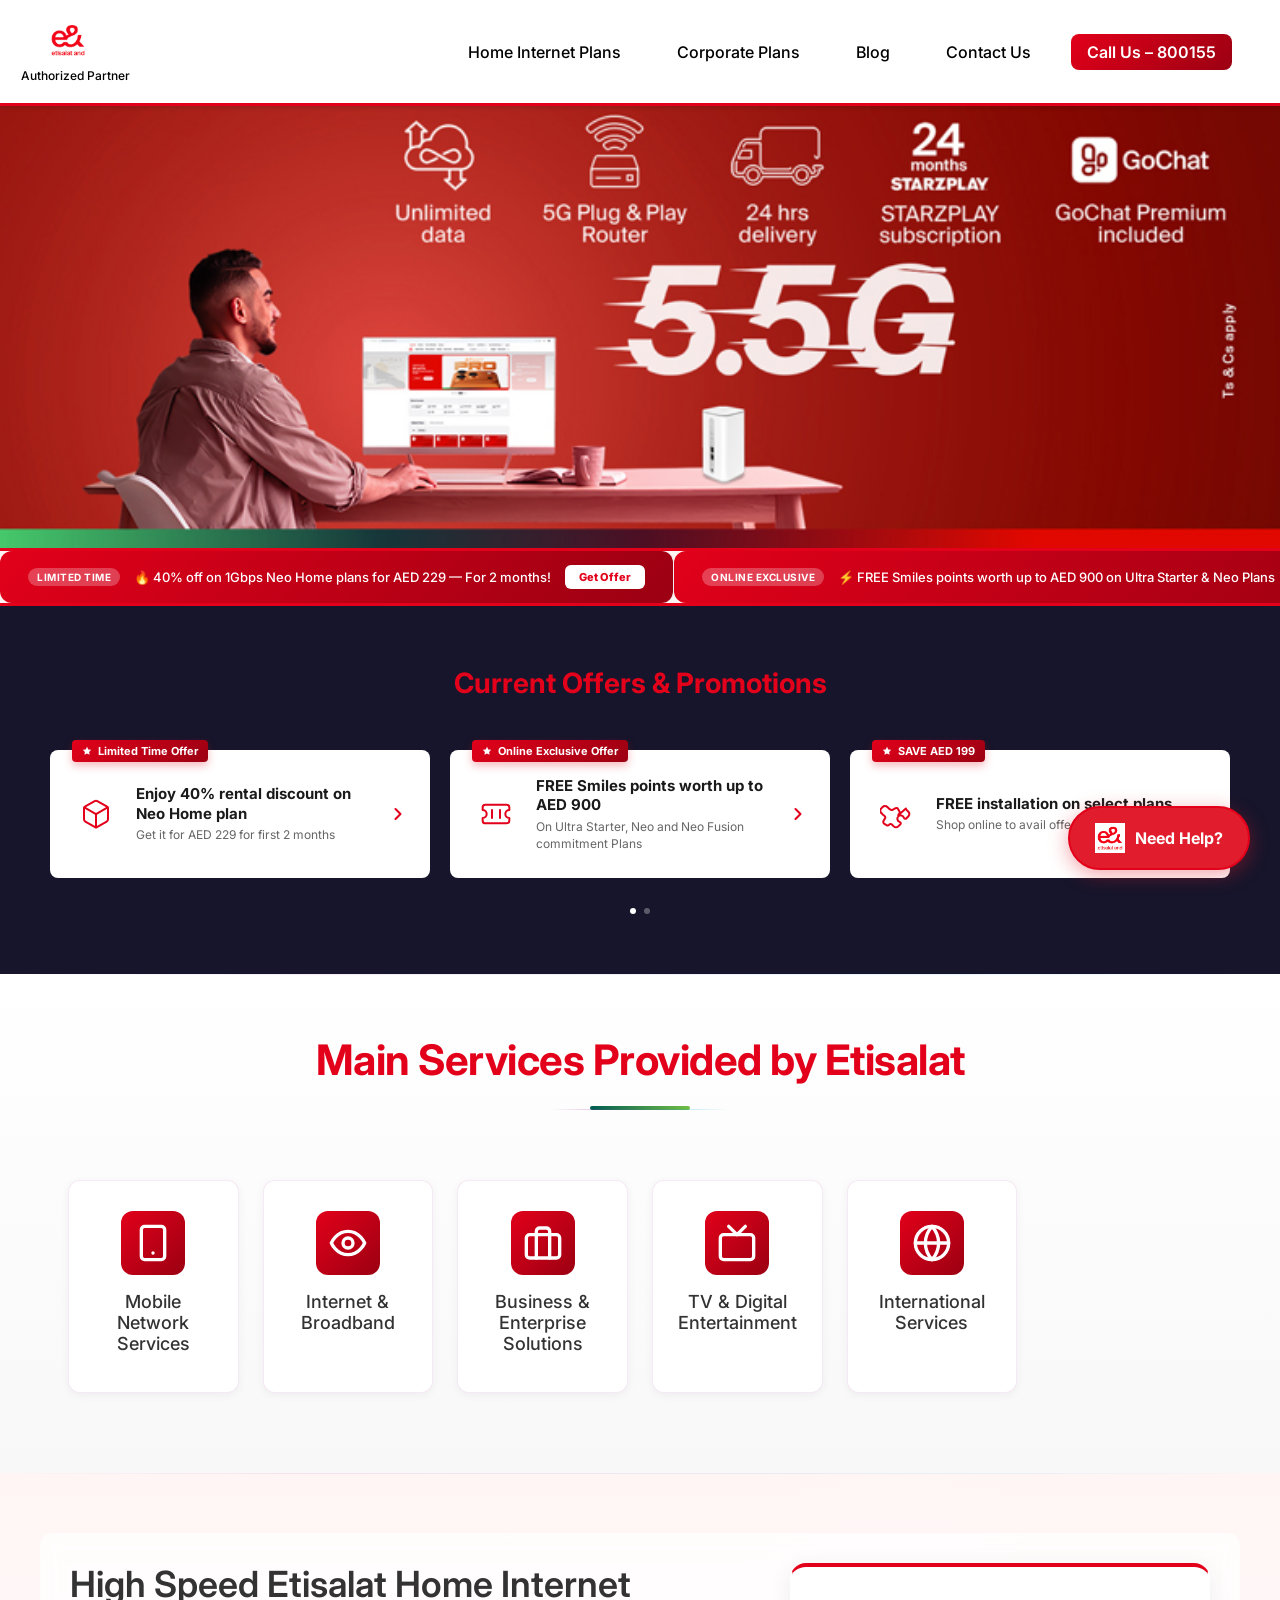
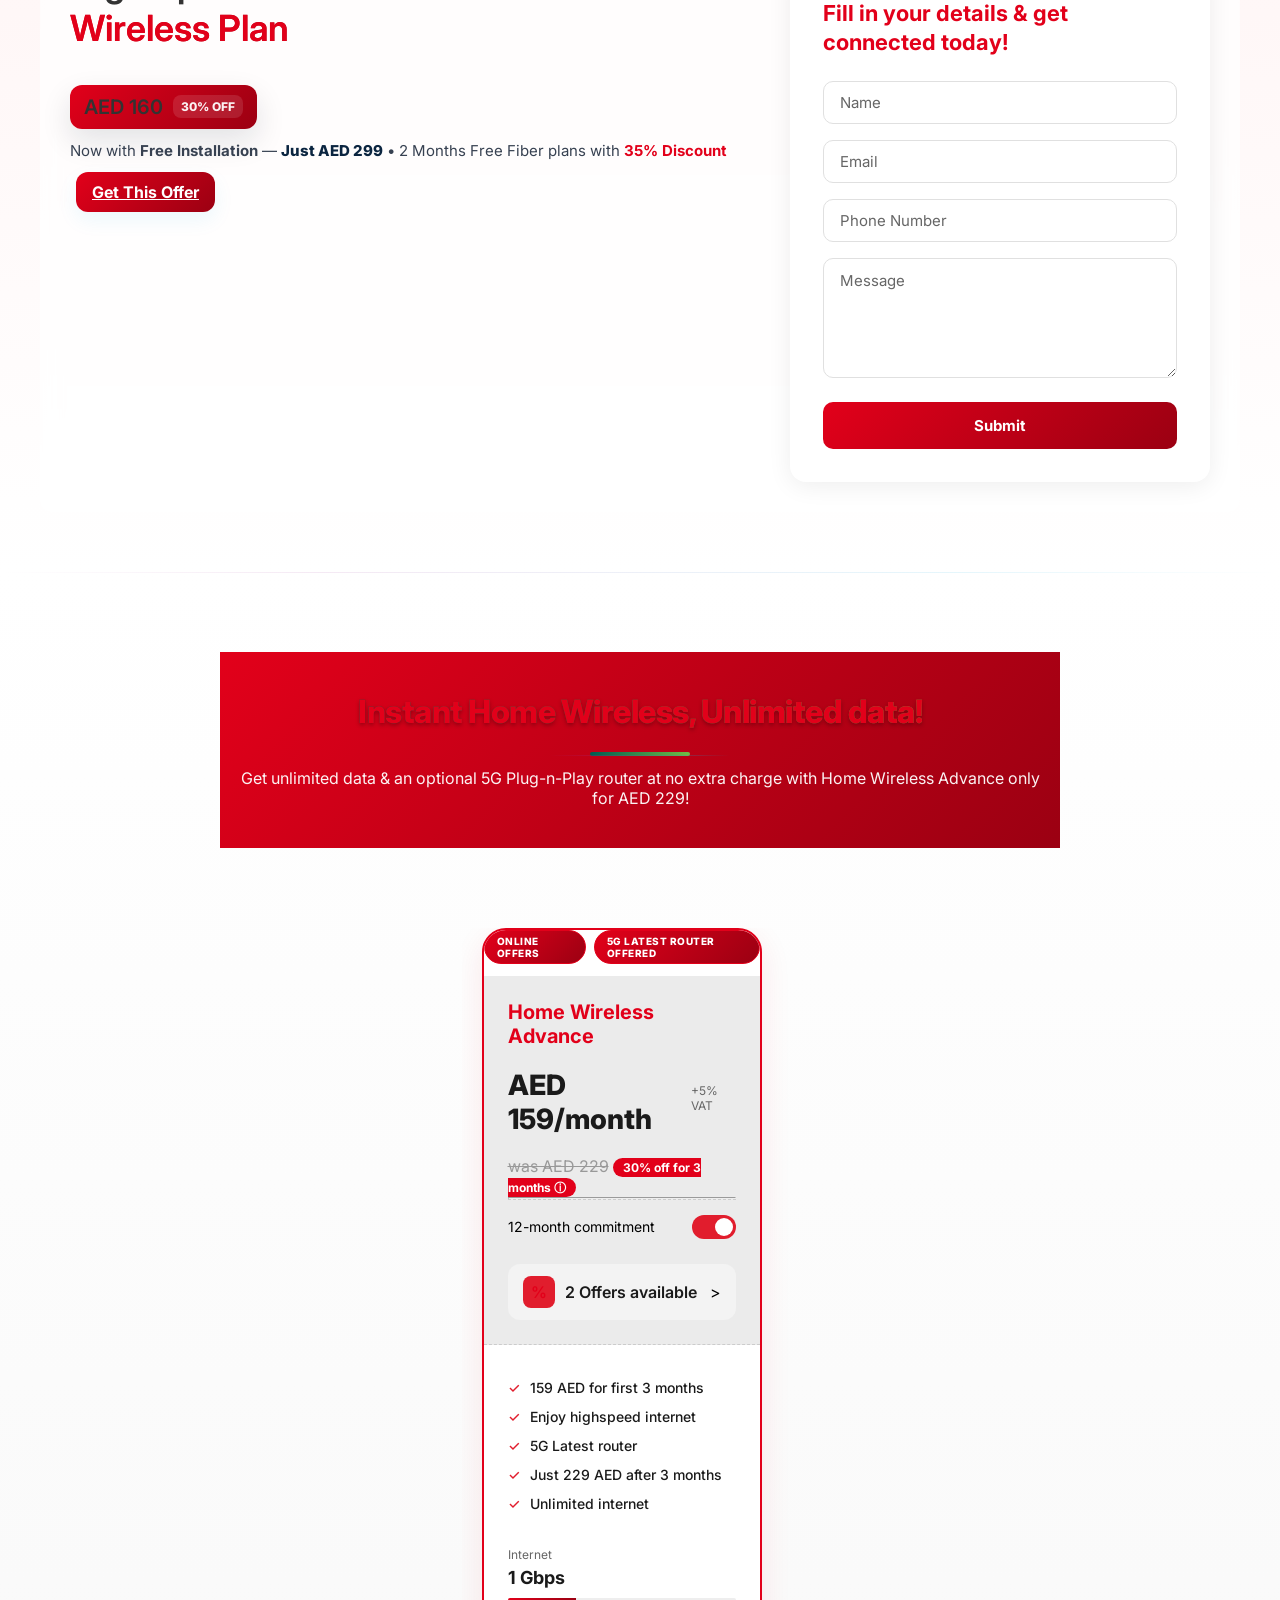
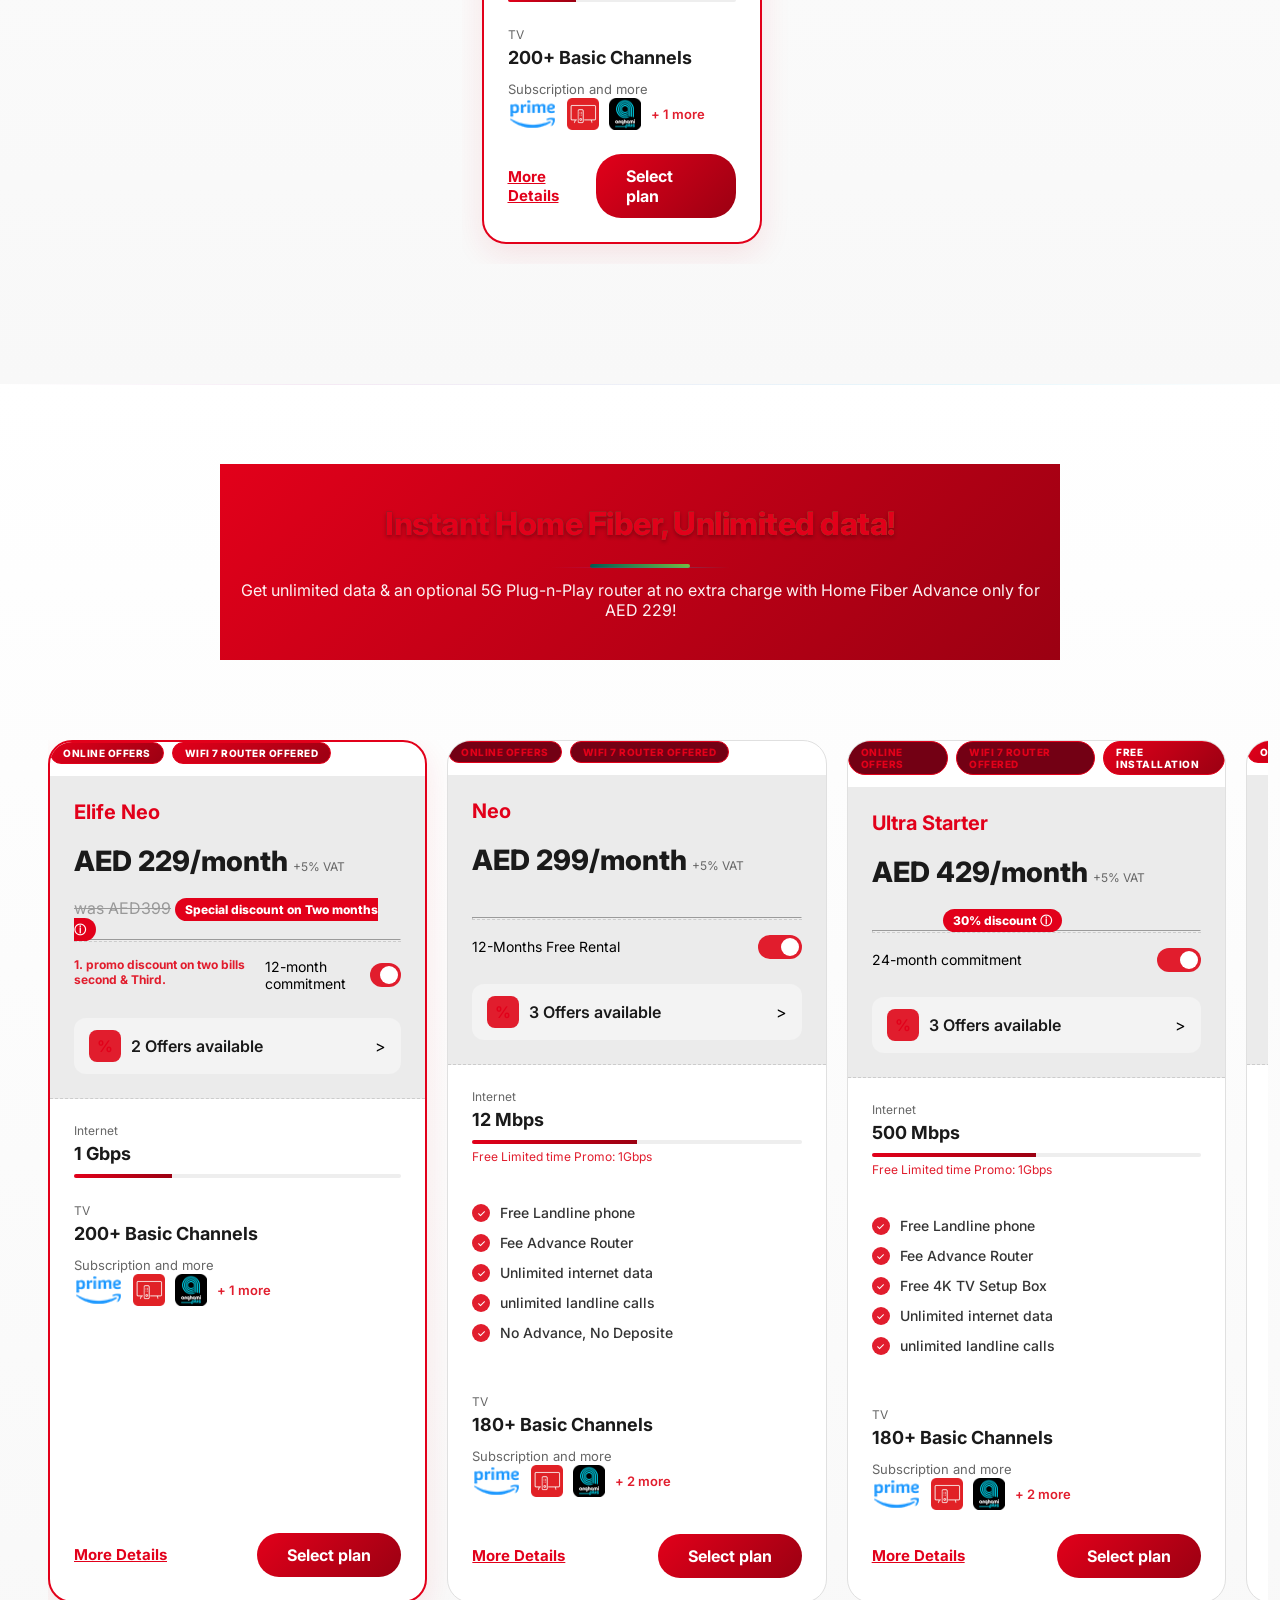
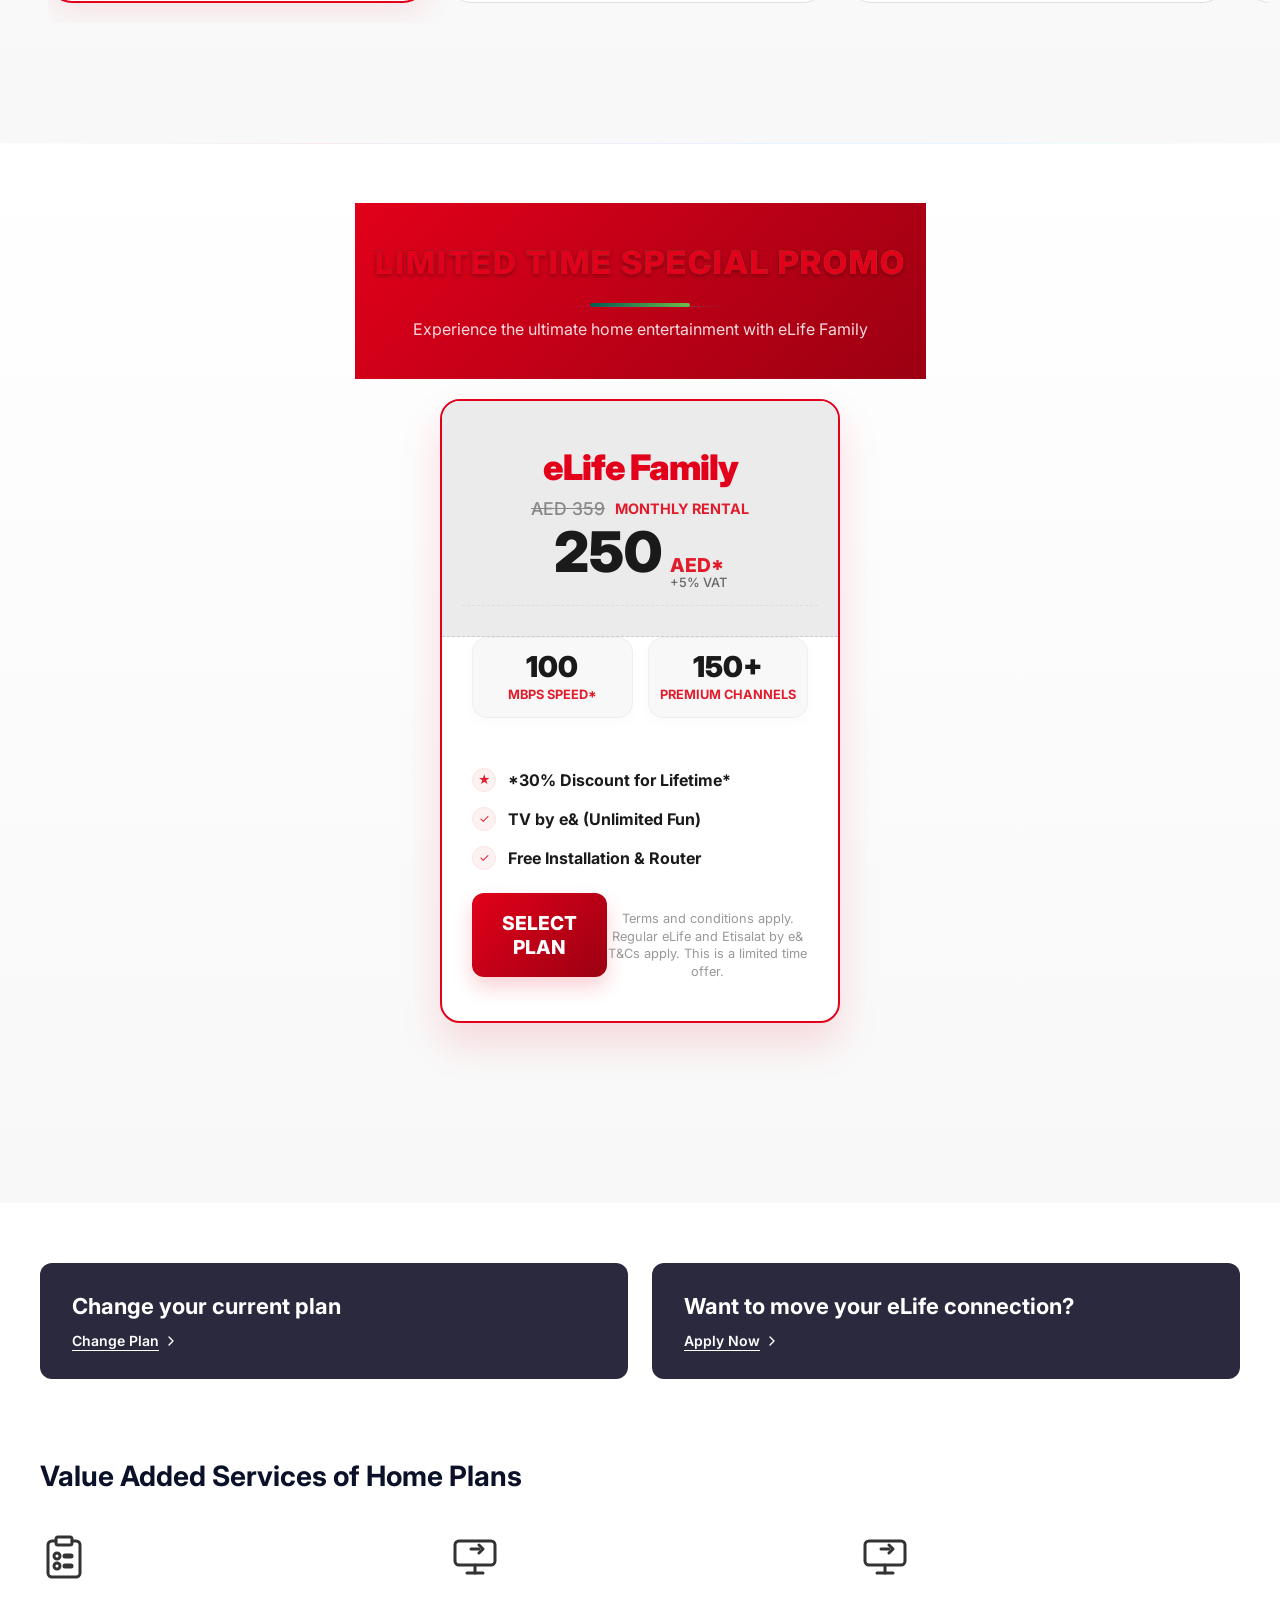
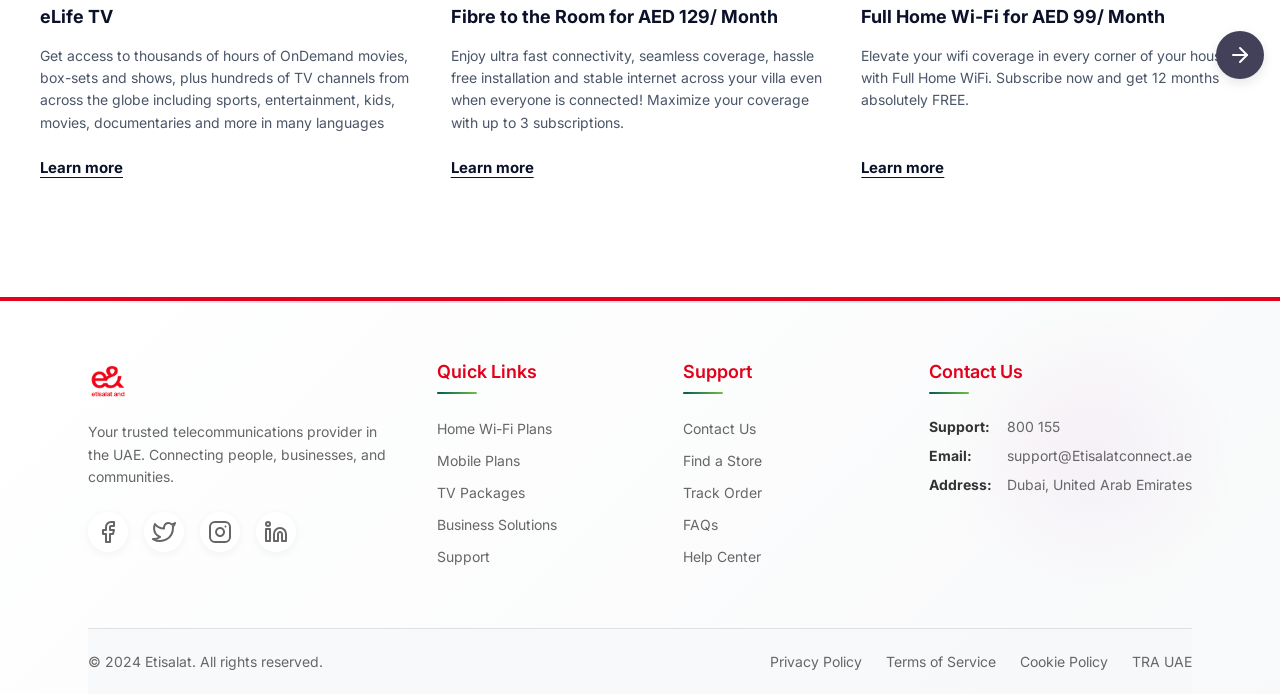
==== commit 44d279a0: "updated plans" ====
--- a/index.html
+++ b/index.html
@@ -555,106 +555,515 @@
         }
 
         /* NAV accent */
-        .main-nav { border-bottom: 3px solid var(--er1) !important; }
-        .phone-link { background: linear-gradient(135deg, var(--er1), var(--er2)) !important; color: #fff !important; border-radius: 8px; padding: 8px 16px !important; }
-        .phone-link:hover { opacity: 0.88 !important; }
-        .nav-links a:hover { color: var(--er1) !important; }
+        .main-nav {
+            border-bottom: 3px solid var(--er1) !important;
+        }
+
+        .phone-link {
+            background: linear-gradient(135deg, var(--er1), var(--er2)) !important;
+            color: #fff !important;
+            border-radius: 8px;
+            padding: 8px 16px !important;
+        }
+
+        .phone-link:hover {
+            opacity: 0.88 !important;
+        }
+
+        .nav-links a:hover {
+            color: var(--er1) !important;
+        }
 
         /* Offer ticker */
-        .offers-ticker-wrap { background: #fff3f3 !important; border-top: 3px solid var(--er1) !important; border-bottom: 3px solid var(--er1) !important; }
-        .ticker-offer-card { background: linear-gradient(135deg, var(--er1) 0%, var(--er2) 100%) !important; border-radius: 12px !important; }
-        .ticker-badge { background: rgba(255,255,255,0.25) !important; color: #fff !important; }
-        .ticker-text { color: #fff !important; }
-        .ticker-btn { background: #fff !important; color: var(--er1) !important; font-weight: 800 !important; border-radius: 6px !important; }
-        .ticker-btn:hover { background: var(--er1) !important; color: #fff !important; }
+        .offers-ticker-wrap {
+            background: #fff3f3 !important;
+            border-top: 3px solid var(--er1) !important;
+            border-bottom: 3px solid var(--er1) !important;
+        }
+
+        .ticker-offer-card {
+            background: linear-gradient(135deg, var(--er1) 0%, var(--er2) 100%) !important;
+            border-radius: 12px !important;
+        }
+
+        .ticker-badge {
+            background: rgba(255, 255, 255, 0.25) !important;
+            color: #fff !important;
+        }
+
+        .ticker-text {
+            color: #fff !important;
+        }
+
+        .ticker-btn {
+            background: #fff !important;
+            color: var(--er1) !important;
+            font-weight: 800 !important;
+            border-radius: 6px !important;
+        }
+
+        .ticker-btn:hover {
+            background: var(--er1) !important;
+            color: #fff !important;
+        }
 
         /* Current Offers section */
-        .current-offers-title { color: var(--er1) !important; }
-        .current-offer-card { border: 2px solid transparent !important; transition: all 0.3s !important; }
-        .current-offer-card:hover { border-color: var(--er1) !important; box-shadow: 0 8px 32px rgba(226,0,26,0.14) !important; transform: translateY(-4px) !important; }
-        .co-badge { background: linear-gradient(135deg, var(--er1), var(--er2)) !important; color: #fff !important; }
-        .co-icon { color: var(--er1) !important; }
-        .co-arrow { color: var(--er1) !important; }
+        .current-offers-title {
+            color: var(--er1) !important;
+        }
+
+        .current-offer-card {
+            border: 2px solid transparent !important;
+            transition: all 0.3s !important;
+        }
+
+        .current-offer-card:hover {
+            border-color: var(--er1) !important;
+            box-shadow: 0 8px 32px rgba(226, 0, 26, 0.14) !important;
+            transform: translateY(-4px) !important;
+        }
+
+        .co-badge {
+            background: linear-gradient(135deg, var(--er1), var(--er2)) !important;
+            color: #fff !important;
+        }
+
+        .co-icon {
+            color: var(--er1) !important;
+        }
+
+        .co-arrow {
+            color: var(--er1) !important;
+        }
 
         /* Services section */
-        .services h2 span { color: var(--er1) !important; background: none !important; -webkit-text-fill-color: unset !important; }
-        .service-icon { background: linear-gradient(135deg, var(--er1), var(--er2)) !important; color: #fff !important; border-radius: 12px !important; }
-        .service-item:hover .service-icon { box-shadow: 0 8px 24px rgba(226,0,26,0.3) !important; }
+        .services h2 span {
+            color: var(--er1) !important;
+            background: none !important;
+            -webkit-text-fill-color: unset !important;
+        }
+
+        .service-icon {
+            background: linear-gradient(135deg, var(--er1), var(--er2)) !important;
+            color: #fff !important;
+            border-radius: 12px !important;
+        }
+
+        .service-item:hover .service-icon {
+            box-shadow: 0 8px 24px rgba(226, 0, 26, 0.3) !important;
+        }
 
         /* Corporate section / promo */
-        .corporate-internet { background: linear-gradient(180deg, #fff5f5 0%, #fff 100%) !important; }
-        .promo-heading .promo-strong { color: var(--er1) !important; }
-        .price-chip { background: linear-gradient(135deg, var(--er1), var(--er2)) !important; color: #fff !important; }
-        .promo-cta, .btn-submit { background: linear-gradient(135deg, var(--er1), var(--er2)) !important; color: #fff !important; border: none !important; }
-        .promo-cta:hover, .btn-submit:hover { opacity: 0.88 !important; transform: translateY(-2px) !important; }
+        .corporate-internet {
+            background: linear-gradient(180deg, #fff5f5 0%, #fff 100%) !important;
+        }
+
+        .promo-heading .promo-strong {
+            color: var(--er1) !important;
+        }
+
+        .price-chip {
+            background: linear-gradient(135deg, var(--er1), var(--er2)) !important;
+            color: #fff !important;
+        }
+
+        .promo-cta,
+        .btn-submit {
+            background: linear-gradient(135deg, var(--er1), var(--er2)) !important;
+            color: #fff !important;
+            border: none !important;
+        }
+
+        .promo-cta:hover,
+        .btn-submit:hover {
+            opacity: 0.88 !important;
+            transform: translateY(-2px) !important;
+        }
 
         /* Contact form */
-        .contact-form { border-top: 4px solid var(--er1) !important; }
-        .contact-form h2 { color: var(--er1) !important; }
-        .contact-form input:focus, .contact-form textarea:focus, .contact-form select:focus {
+        .contact-form {
+            border-top: 4px solid var(--er1) !important;
+        }
+
+        .contact-form h2 {
+            color: var(--er1) !important;
+        }
+
+        .contact-form input:focus,
+        .contact-form textarea:focus,
+        .contact-form select:focus {
             border-color: var(--er1) !important;
-            box-shadow: 0 0 0 3px rgba(226,0,26,0.12) !important;
+            box-shadow: 0 0 0 3px rgba(226, 0, 26, 0.12) !important;
         }
 
         /* Internet plans section */
-        .dark-plans-banner { background: linear-gradient(135deg, var(--er1) 0%, var(--er2) 100%) !important; }
-        .internet-plans h2 { color: var(--er1) !important; }
-        .plan-v3-card.featured { border: 2px solid var(--er1) !important; }
-        .plan-v3-badge.featured { background: linear-gradient(135deg, var(--er1), var(--er2)) !important; color: #fff !important; }
-        .plan-v3-badge { border: 1.5px solid var(--er1) !important; color: var(--er1) !important; }
-        .plan-v3-select-btn { background: linear-gradient(135deg, var(--er1), var(--er2)) !important; color: #fff !important; }
-        .plan-v3-select-btn:hover { opacity: 0.88 !important; }
-        .plan-v3-details-link { color: var(--er1) !important; }
-        .plan-v3-progress { background: linear-gradient(90deg, var(--er1), var(--er2)) !important; }
-        .plan-v3-offers-icon { color: var(--er1) !important; }
-        .plan-v3-title { color: var(--er1) !important; }
-        .plan-v3-was-number { text-decoration: line-through; color: #999; }
-        .plan-v3-discount-badge { background: var(--er1) !important; color: #fff !important; border-radius: 20px; padding: 2px 10px; font-size: 12px; font-weight: 700; }
+        .dark-plans-banner {
+            background: linear-gradient(135deg, var(--er1) 0%, var(--er2) 100%) !important;
+            padding: 40px 20px !important;
+            text-align: center !important;
+            color: #fff !important;
+        }
+
+        .dpb-title {
+            color: #fff !important;
+            font-size: 32px !important;
+            font-weight: 800 !important;
+            margin-bottom: 12px !important;
+            text-shadow: 0 2px 4px rgba(0, 0, 0, 0.3) !important;
+        }
+
+        .dpb-subtitle {
+            color: rgba(255, 255, 255, 0.95) !important;
+            font-size: 16px !important;
+            max-width: 800px !important;
+            margin: 0 auto !important;
+        }
+
+        .internet-plans h2 {
+            color: var(--er1) !important;
+        }
+
+        .plan-v3-card.featured {
+            border: 2px solid var(--er1) !important;
+        }
+
+        .plan-v3-badge.featured {
+            background: linear-gradient(135deg, var(--er1), var(--er2)) !important;
+            color: #fff !important;
+        }
+
+        .plan-v3-badge {
+            border: 1.5px solid var(--er1) !important;
+            color: var(--er1) !important;
+        }
+
+        .plan-v3-select-btn {
+            background: linear-gradient(135deg, var(--er1), var(--er2)) !important;
+            color: #fff !important;
+        }
+
+        .plan-v3-select-btn:hover {
+            opacity: 0.88 !important;
+        }
+
+        .plan-v3-details-link {
+            color: var(--er1) !important;
+        }
+
+        .plan-v3-progress {
+            background: linear-gradient(90deg, var(--er1), var(--er2)) !important;
+        }
+
+        .plan-v3-offers-icon {
+            color: var(--er1) !important;
+        }
+
+        .plan-v3-title {
+            color: var(--er1) !important;
+        }
+
+        .plan-v3-was-number {
+            text-decoration: line-through;
+            color: #999;
+        }
+
+        .plan-v3-discount-badge {
+            background: var(--er1) !important;
+            color: #fff !important;
+            border-radius: 20px;
+            padding: 2px 10px;
+            font-size: 12px;
+            font-weight: 700;
+        }
 
         /* Trust / Why Etisalat section */
-        .why-etisalat h2, .trust-section h2 { color: var(--er1) !important; }
-        .feature-card:hover { border-color: var(--er1) !important; box-shadow: 0 8px 32px rgba(226,0,26,0.12) !important; }
-        .feature-icon, .trust-icon { background: linear-gradient(135deg, var(--er1), var(--er2)) !important; color: #fff !important; }
+        .why-etisalat h2,
+        .trust-section h2 {
+            color: var(--er1) !important;
+        }
+
+        .feature-card:hover {
+            border-color: var(--er1) !important;
+            box-shadow: 0 8px 32px rgba(226, 0, 26, 0.12) !important;
+        }
+
+        .feature-icon,
+        .trust-icon {
+            background: linear-gradient(135deg, var(--er1), var(--er2)) !important;
+            color: #fff !important;
+        }
 
         /* Help banner */
-        .help-banner { background: linear-gradient(135deg, var(--er1) 0%, var(--er2) 100%) !important; }
-        .call-back-btn { background: #fff !important; color: var(--er1) !important; font-weight: 800 !important; }
-        .call-back-btn:hover { background: #ffe0e0 !important; }
+        .help-banner {
+            background: linear-gradient(135deg, var(--er1) 0%, var(--er2) 100%) !important;
+        }
+
+        .call-back-btn {
+            background: #fff !important;
+            color: var(--er1) !important;
+            font-weight: 800 !important;
+        }
+
+        .call-back-btn:hover {
+            background: #ffe0e0 !important;
+        }
 
         /* Popup */
-        .popup-submit-btn { background: linear-gradient(135deg, var(--er1), var(--er2)) !important; }
-        .popup-container { border-top: 4px solid var(--er1) !important; }
+        .popup-submit-btn {
+            background: linear-gradient(135deg, var(--er1), var(--er2)) !important;
+        }
+
+        .popup-container {
+            border-top: 4px solid var(--er1) !important;
+        }
 
         /* CTA buttons */
-        .cta-button, .btn-primary { background: linear-gradient(135deg, var(--er1), var(--er2)) !important; color: #fff !important; border: none !important; }
-        .cta-button:hover, .btn-primary:hover { opacity: 0.88 !important; }
+        .cta-button,
+        .btn-primary {
+            background: linear-gradient(135deg, var(--er1), var(--er2)) !important;
+            color: #fff !important;
+            border: none !important;
+        }
+
+        .cta-button:hover,
+        .btn-primary:hover {
+            opacity: 0.88 !important;
+        }
 
         /* Section headings accent */
-        h2 span, .section-title span { color: var(--er1) !important; }
+        h2 span,
+        .section-title span {
+            color: var(--er1) !important;
+        }
 
         /* FAQ section */
-        .faq-section h2 { color: var(--er1) !important; }
-        .faq-item.open .faq-question { color: var(--er1) !important; }
-        .faq-question:hover { color: var(--er1) !important; }
+        .faq-section h2 {
+            color: var(--er1) !important;
+        }
+
+        .faq-item.open .faq-question {
+            color: var(--er1) !important;
+        }
+
+        .faq-question:hover {
+            color: var(--er1) !important;
+        }
 
         /* Trust cert bar */
-        .trust-cert-bar { border-top: 3px solid var(--er1) !important; }
+        .trust-cert-bar {
+            border-top: 3px solid var(--er1) !important;
+        }
 
         /* e& Help widget */
-        .etisalat-help-widget { border: 2px solid var(--er1) !important; }
-        .etisalat-help-widget:hover { background: var(--er1) !important; color: #fff !important; }
+        .etisalat-help-widget {
+            border: 2px solid var(--er1) !important;
+        }
+
+        .etisalat-help-widget:hover {
+            background: var(--er1) !important;
+            color: #fff !important;
+        }
 
         /* Footer accent */
-        .footer-column h3 { color: var(--er1) !important; }
-        .footer-links a:hover { color: var(--er1) !important; }
-        .main-footer { border-top: 4px solid var(--er1) !important; }
+        .footer-column h3 {
+            color: var(--er1) !important;
+        }
+
+        .footer-links a:hover {
+            color: var(--er1) !important;
+        }
+
+        .main-footer {
+            border-top: 4px solid var(--er1) !important;
+        }
 
         /* Scrollbar accent */
-        ::-webkit-scrollbar-thumb { background: var(--er1) !important; }
+        ::-webkit-scrollbar-thumb {
+            background: var(--er1) !important;
+        }
 
         /* Welcome popup gradient update */
-        #giftGradient stop:first-child { stop-color: var(--er1) !important; }
-        #giftGradient stop:last-child { stop-color: var(--er2) !important; }
+        #giftGradient stop:first-child {
+            stop-color: var(--er1) !important;
+        }
+
+        #giftGradient stop:last-child {
+            stop-color: var(--er2) !important;
+        }
+
+        /* ==== ADDED MOBILE RESPONSIVENESS FIXES (Plan Grid) ==== */
+        @media (max-width: 768px) {
+
+            /* Force horizontal scrolling for plan grid */
+            .plan-v3-grid {
+                display: flex !important;
+                flex-direction: row !important;
+                flex-wrap: nowrap !important;
+                overflow-x: auto !important;
+                padding-bottom: 24px !important;
+                scroll-snap-type: x mandatory;
+                -webkit-overflow-scrolling: touch;
+                justify-content: flex-start !important;
+                gap: 16px !important;
+                margin: 0 !important;
+                padding-left: 20px !important;
+                padding-right: 20px !important;
+            }
+
+            .plan-v3-grid>* {
+                flex: 0 0 85% !important;
+                max-width: 85% !important;
+                scroll-snap-align: center;
+                margin-bottom: 0 !important;
+                /* Add red outline to ALL plan cards on mobile only */
+                border: 2px solid var(--primary, #e2001a) !important;
+            }
+
+            /* Visual scrollbar for plan grid */
+            .plan-v3-grid::-webkit-scrollbar {
+                height: 6px;
+            }
+
+            .plan-v3-grid::-webkit-scrollbar-thumb {
+                background: var(--primary, #e2001a);
+                border-radius: 4px;
+            }
+        }
+
+
+
+        /* ==== CONSOLIDATED MOBILE RESPONSIVENESS (Premium Carousel & Offers) ==== */
+        @media (max-width: 768px) {
+
+            /* 1. Corporate Content Stacking */
+            .corporate-content {
+                display: flex !important;
+                flex-direction: column !important;
+                padding: 24px 16px !important;
+                gap: 32px !important;
+                box-sizing: border-box !important;
+                width: 100% !important;
+            }
+
+            .features-column {
+                width: 100% !important;
+                box-sizing: border-box !important;
+                margin: 0 !important;
+                padding: 0 !important;
+            }
+
+            .contact-form {
+                width: 100% !important;
+                box-sizing: border-box !important;
+                margin: 0 !important;
+                padding: 30px 20px !important;
+                border: 1px solid rgba(226, 0, 26, 0.15) !important;
+                border-top: 4px solid var(--er1) !important;
+                border-radius: 12px !important;
+            }
+
+            .promo-block {
+                width: 100% !important;
+                box-sizing: border-box !important;
+                margin: 0 !important;
+                padding: 0 !important;
+            }
+
+            /* 2. Premium Plan Carousel (Internet & Wireless) */
+            .plan-v3-grid {
+                display: flex !important;
+                flex-direction: row !important;
+                flex-wrap: nowrap !important;
+                overflow-x: auto !important;
+                padding: 15px 24px 35px !important;
+                scroll-snap-type: x mandatory !important;
+                scroll-padding: 0 24px !important;
+                -webkit-overflow-scrolling: touch;
+                justify-content: flex-start !important;
+                gap: 16px !important;
+                margin: 0 !important;
+                width: 100% !important;
+                box-sizing: border-box !important;
+            }
+
+            .plan-v3-grid>* {
+                flex: 0 0 85% !important;
+                max-width: 85% !important;
+                scroll-snap-align: start !important;
+                margin-bottom: 0 !important;
+                border: 2px solid #e2001a !important;
+                box-sizing: border-box !important;
+                background: #fff !important;
+                border-radius: 20px !important;
+                box-shadow: 0 4px 12px rgba(0, 0, 0, 0.08) !important;
+            }
+
+            /* 3. Current Offers Slider */
+            .current-offers-grid {
+                display: flex !important;
+                flex-direction: row !important;
+                flex-wrap: nowrap !important;
+                overflow-x: auto !important;
+                padding: 15px 24px 35px !important;
+                scroll-snap-type: x mandatory !important;
+                scroll-padding: 0 24px !important;
+                -webkit-overflow-scrolling: touch;
+                justify-content: flex-start !important;
+                gap: 16px !important;
+                margin: 0 !important;
+                width: 100% !important;
+                box-sizing: border-box !important;
+            }
+
+            .current-offer-card {
+                flex: 0 0 85% !important;
+                max-width: 85% !important;
+                scroll-snap-align: start !important;
+                margin-bottom: 0 !important;
+                display: flex !important;
+                box-sizing: border-box !important;
+            }
+
+            /* Mobile-specific internal styling */
+            .plan-v3-grid .plan-v3-title {
+                font-size: 20px !important;
+                line-height: 1.2 !important;
+                margin-bottom: 12px !important;
+            }
+
+            .plan-v3-grid .plan-v3-price {
+                font-size: 22px !important;
+            }
+
+            .plan-v3-grid .plan-v3-badge {
+                font-size: 9px !important;
+                padding: 4px 10px !important;
+                border-radius: 40px !important;
+                text-transform: uppercase !important;
+                letter-spacing: 0.02em !important;
+                font-weight: 800 !important;
+            }
+
+
+            /* Branded mobile scrollbar */
+            .plan-v3-grid::-webkit-scrollbar,
+            .current-offers-grid::-webkit-scrollbar {
+                height: 5px;
+            }
+
+            .plan-v3-grid::-webkit-scrollbar-track,
+            .current-offers-grid::-webkit-scrollbar-track {
+                background: #f1f1f1;
+                margin: 0 24px;
+                border-radius: 10px;
+            }
+
+            .plan-v3-grid::-webkit-scrollbar-thumb,
+            .current-offers-grid::-webkit-scrollbar-thumb {
+                background: #e2001a;
+                border-radius: 10px;
+            }
+        }
     </style>
 </head>
 
@@ -1056,23 +1465,23 @@
                 </div>
             </div>
 
-            <div class="plan-v3-grid">
-                <!-- Plan 1: Neo (Featured) -->
+            <div class="plan-v3-grid wireless-grid">
+                <!-- Plan 1: Home Wireless Advance (Featured) -->
                 <div class="plan-v3-card featured">
                     <div class="plan-v3-badges">
                         <span class="plan-v3-badge featured">Online Offers</span>
-                        <span class="plan-v3-badge featured">WiFi 7 router offered</span>
+                        <span class="plan-v3-badge featured">5G Latest router offered</span>
                     </div>
                     <div class="plan-v3-header">
-                        <h3 class="plan-v3-title">Neo</h3>
+                        <h3 class="plan-v3-title">Home Wireless Advance</h3>
                         <div class="plan-v3-price-box">
                             <div class="plan-v3-pricing">
-                                <span class="plan-v3-price">AED 229/month</span>
+                                <span class="plan-v3-price">AED 159/month</span>
                                 <span class="plan-v3-vat">+5% VAT</span>
                             </div>
                             <div class="plan-v3-was-price-row">
-                                <span class="plan-v3-was-number">was AED399</span>
-                                <span class="plan-v3-discount-badge">40% off for 2 months ⓘ</span>
+                                <span class="plan-v3-was-number">was AED 229</span>
+                                <span class="plan-v3-discount-badge">30% off for 3 months ⓘ</span>
                             </div>
                             <hr class="plan-price-divider">
                             <div class="plan-v3-commitment">
@@ -1089,6 +1498,35 @@
                         </div>
                     </div>
                     <div class="plan-v3-body">
+                        <div class="plan-v3-feature-list"
+                            style="display: flex; flex-direction: column; gap: 12px; padding: 10px 0;">
+                            <div class="plan-v3-feature-item"
+                                style="display: flex; align-items: center; gap: 10px; font-size: 14px; font-weight: 500; color: #1a1a1a;">
+                                <span style="color: #e11d2d;">✓</span>
+                                <span>159 AED for first 3 months</span>
+                            </div>
+                            <div class="plan-v3-feature-item"
+                                style="display: flex; align-items: center; gap: 10px; font-size: 14px; font-weight: 500; color: #1a1a1a;">
+                                <span style="color: #e11d2d;">✓</span>
+                                <span>Enjoy highspeed internet</span>
+                            </div>
+                            <div class="plan-v3-feature-item"
+                                style="display: flex; align-items: center; gap: 10px; font-size: 14px; font-weight: 500; color: #1a1a1a;">
+                                <span style="color: #e11d2d;">✓</span>
+                                <span>5G Latest router</span>
+                            </div>
+                            <div class="plan-v3-feature-item"
+                                style="display: flex; align-items: center; gap: 10px; font-size: 14px; font-weight: 500; color: #1a1a1a;">
+                                <span style="color: #e11d2d;">✓</span>
+                                <span>Just 229 AED after 3 months</span>
+                            </div>
+                            <div class="plan-v3-feature-item"
+                                style="display: flex; align-items: center; gap: 10px; font-size: 14px; font-weight: 500; color: #1a1a1a;">
+                                <span style="color: #e11d2d;">✓</span>
+                                <span>Unlimited internet</span>
+                            </div>
+                        </div>
+
                         <div class="plan-v3-service">
                             <span class="plan-v3-service-label">Internet</span>
                             <span class="plan-v3-service-value">1 Gbps</span>
@@ -1101,8 +1539,85 @@
                             <span class="plan-v3-service-value">200+ Basic Channels</span>
                             <span class="plan-v3-sub-label">Subscription and more</span>
                             <div class="plan-v3-icons-flex">
-                                <img src="img/img12.png" alt="Icon" class="plan-v3-icon-img">
-                                <img src="img/img22.png" alt="Icon" class="plan-v3-icon-img">
+                                <img src="img/icons/amazon-prime-1.png" alt="Icon" class="plan-v3-icon-img">
+                                <img src="img/icons/app-icon-96x96.png" alt="Icon" class="plan-v3-icon-img">
+                                <img src="img/icons/anghami-72px_tcm314-310885.png" alt="Icon" class="plan-v3-icon-img">
+                                <span class="plan-v3-more-count">+ 1 more</span>
+                            </div>
+                        </div>
+                    </div>
+                    <div class="plan-v3-footer">
+                        <a href="/contact.html" class="plan-v3-details-link">More Details</a>
+                        <a href="/contact.html" class="plan-v3-select-btn">Select plan</a>
+                    </div>
+                </div>
+            </div>
+        </section>
+
+
+        <section class="internet-plans" id="wifi-plans">
+            <div class="dark-plans-banner">
+                <div class="dpb-content">
+                    <h2 class="dpb-title">Instant Home Fiber, Unlimited data!</h2>
+                    <p class="dpb-subtitle">Get unlimited data & an optional 5G Plug-n-Play router at no extra charge
+                        with Home Fiber Advance only for AED 229!</p>
+                </div>
+            </div>
+
+
+            <div class="plan-v3-grid wireless-grid">
+                <!-- Plan 1: Neo (Featured) -->
+                <div class="plan-v3-card featured">
+                    <div class="plan-v3-badges">
+                        <span class="plan-v3-badge featured">Online Offers</span>
+                        <span class="plan-v3-badge featured">WiFi 7 router offered</span>
+                    </div>
+                    <div class="plan-v3-header">
+                        <h3 class="plan-v3-title"> Elife Neo</h3>
+                        <div class="plan-v3-price-box">
+                            <div class="plan-v3-pricing">
+                                <span class="plan-v3-price">AED 229/month</span>
+                                <span class="plan-v3-vat">+5% VAT</span>
+                            </div>
+                            <div class="plan-v3-was-price-row">
+                                <span class="plan-v3-was-number">was AED399</span>
+                                <span class="plan-v3-discount-badge"
+                                    style="background: #e11d2d; font-weight: 800; padding: 4px 10px;">Special discount
+                                    on Two months ⓘ</span>
+                            </div>
+                            <hr class="plan-price-divider">
+                            <div class="plan-v3-commitment">
+                                <span
+                                    style="display: block; color: #e11d2d; font-weight: 700; margin-bottom: 6px; font-size: 12px;">1.
+                                    promo discount on two bills second & Third.</span>
+                                <span>12-month commitment</span>
+                                <div class="plan-v3-toggle"></div>
+                            </div>
+                            <div class="plan-v3-offers-box">
+                                <div class="plan-v3-offers-left">
+                                    <span class="plan-v3-offers-icon">%</span>
+                                    <span>2 Offers available</span>
+                                </div>
+                                <span>&gt;</span>
+                            </div>
+                        </div>
+                    </div>
+                    <div class="plan-v3-body">
+                        <div class="plan-v3-service">
+                            <span class="plan-v3-service-label">Internet</span>
+                            <span class="plan-v3-service-value">1 Gbps</span>
+                            <div class="plan-v3-progress-bar">
+                                <div class="plan-v3-progress" style="width: 30%;"></div>
+                            </div>
+                        </div>
+                        <div class="plan-v3-service">
+                            <span class="plan-v3-service-label">TV</span>
+                            <span class="plan-v3-service-value">200+ Basic Channels</span>
+                            <span class="plan-v3-sub-label">Subscription and more</span>
+                            <div class="plan-v3-icons-flex">
+                                <img src="img/icons/amazon-prime-1.png" alt="Icon" class="plan-v3-icon-img">
+                                <img src="img/icons/app-icon-96x96.png" alt="Icon" class="plan-v3-icon-img">
+                                <img src="img/icons/anghami-72px_tcm314-310885.png" alt="Icon" class="plan-v3-icon-img">
                                 <span class="plan-v3-more-count">+ 1 more</span>
                             </div>
                         </div>
@@ -1118,6 +1633,98 @@
                     <div class="plan-v3-badges">
                         <span class="plan-v3-badge">Online offers</span>
                         <span class="plan-v3-badge">WiFi 7 router offered</span>
+                    </div>
+                    <div class="plan-v3-header">
+                        <h3 class="plan-v3-title">Neo</h3>
+                        <div class="plan-v3-price-box">
+                            <div class="plan-v3-pricing">
+                                <span class="plan-v3-price">AED 299/month</span>
+                                <span class="plan-v3-vat">+5% VAT</span>
+                            </div>
+                            <div class="plan-v3-was-price-row">
+                                <span class="plan-v3-was-number" style="visibility: hidden;">was AED</span>
+                            </div>
+                            <hr class="plan-price-divider">
+                            <div class="plan-v3-commitment">
+                                <span>12-Months Free Rental</span>
+                                <div class="plan-v3-toggle"></div>
+                            </div>
+                            <div class="plan-v3-offers-box">
+                                <div class="plan-v3-offers-left">
+                                    <span class="plan-v3-offers-icon">%</span>
+                                    <span>3 Offers available</span>
+                                </div>
+                                <span>&gt;</span>
+                            </div>
+                        </div>
+                    </div>
+                    <div class="plan-v3-body">
+                        <div class="plan-v3-service">
+                            <span class="plan-v3-service-label">Internet</span>
+                            <span class="plan-v3-service-value">12 Mbps</span>
+                            <div class="plan-v3-progress-bar">
+                                <div class="plan-v3-progress red" style="width: 50%;"></div>
+                            </div>
+                            <span class="plan-v3-promo-text">Free Limited time Promo: 1Gbps</span>
+                        </div>
+                        <div class="plan-v3-feature-list" style="padding: 15px 0;">
+                            <div class="plan-v3-feature-item"
+                                style="display: flex; align-items: center; gap: 10px; margin-bottom: 12px; font-size: 14px; color: #333; font-weight: 500;">
+                                <span
+                                    style="background: #e11d2d; color: #fff; width: 18px; height: 18px; border-radius: 50%; display: flex; align-items: center; justify-content: center; font-size: 10px; flex-shrink: 0;">✓</span>
+                                <span>Free Landline phone</span>
+                            </div>
+                            <div class="plan-v3-feature-item"
+                                style="display: flex; align-items: center; gap: 10px; margin-bottom: 12px; font-size: 14px; color: #333; font-weight: 500;">
+                                <span
+                                    style="background: #e11d2d; color: #fff; width: 18px; height: 18px; border-radius: 50%; display: flex; align-items: center; justify-content: center; font-size: 10px; flex-shrink: 0;">✓</span>
+                                <span>Fee Advance Router</span>
+                            </div>
+                            <div class="plan-v3-feature-item"
+                                style="display: flex; align-items: center; gap: 10px; margin-bottom: 12px; font-size: 14px; color: #333; font-weight: 500;">
+                                <span
+                                    style="background: #e11d2d; color: #fff; width: 18px; height: 18px; border-radius: 50%; display: flex; align-items: center; justify-content: center; font-size: 10px; flex-shrink: 0;">✓</span>
+                                <span>Unlimited internet data</span>
+                            </div>
+                            <div class="plan-v3-feature-item"
+                                style="display: flex; align-items: center; gap: 10px; margin-bottom: 12px; font-size: 14px; color: #333; font-weight: 500;">
+                                <span
+                                    style="background: #e11d2d; color: #fff; width: 18px; height: 18px; border-radius: 50%; display: flex; align-items: center; justify-content: center; font-size: 10px; flex-shrink: 0;">✓</span>
+                                <span>unlimited landline calls</span>
+                            </div>
+                            <div class="plan-v3-feature-item"
+                                style="display: flex; align-items: center; gap: 10px; margin-bottom: 12px; font-size: 14px; color: #333; font-weight: 500;">
+                                <span
+                                    style="background: #e11d2d; color: #fff; width: 18px; height: 18px; border-radius: 50%; display: flex; align-items: center; justify-content: center; font-size: 10px; flex-shrink: 0;">✓</span>
+                                <span>No Advance, No Deposite</span>
+                            </div>
+                        </div>
+
+
+                        <div class="plan-v3-service">
+                            <span class="plan-v3-service-label">TV</span>
+                            <span class="plan-v3-service-value">180+ Basic Channels</span>
+                            <span class="plan-v3-sub-label">Subscription and more</span>
+                            <div class="plan-v3-icons-flex">
+                                <img src="img/icons/amazon-prime-1.png" alt="Icon" class="plan-v3-icon-img">
+                                <img src="img/icons/app-icon-96x96.png" alt="Icon" class="plan-v3-icon-img">
+                                <img src="img/icons/anghami-72px_tcm314-310885.png" alt="Icon" class="plan-v3-icon-img">
+                                <span class="plan-v3-more-count">+ 2 more</span>
+                            </div>
+                        </div>
+                    </div>
+                    <div class="plan-v3-footer">
+                        <a href="/contact.html" class="plan-v3-details-link">More Details</a>
+                        <a href="/contact.html" class="plan-v3-select-btn">Select plan</a>
+                    </div>
+                </div>
+
+                <div class="plan-v3-card">
+                    <div class="plan-v3-badges">
+                        <span class="plan-v3-badge">Online offers</span>
+                        <span class="plan-v3-badge">WiFi 7 router offered</span>
+                        <span class="plan-v3-badge featured" style="background: #e11d2d; color: #fff;">Free
+                            installation</span>
                     </div>
                     <div class="plan-v3-header">
                         <h3 class="plan-v3-title">Ultra Starter</h3>
@@ -1128,6 +1735,9 @@
                             </div>
                             <div class="plan-v3-was-price-row">
                                 <span class="plan-v3-was-number" style="visibility: hidden;">was AED</span>
+                                <span class="plan-v3-discount-badge"
+                                    style="background: #e11d2d; font-weight: 800; padding: 4px 10px;">30% discount
+                                    ⓘ</span>
                             </div>
                             <hr class="plan-price-divider">
                             <div class="plan-v3-commitment">
@@ -1152,13 +1762,50 @@
                             </div>
                             <span class="plan-v3-promo-text">Free Limited time Promo: 1Gbps</span>
                         </div>
+                        <div class="plan-v3-feature-list" style="padding: 15px 0;">
+                            <div class="plan-v3-feature-item"
+                                style="display: flex; align-items: center; gap: 10px; margin-bottom: 12px; font-size: 14px; color: #333; font-weight: 500;">
+                                <span
+                                    style="background: #e11d2d; color: #fff; width: 18px; height: 18px; border-radius: 50%; display: flex; align-items: center; justify-content: center; font-size: 10px; flex-shrink: 0;">✓</span>
+                                <span>Free Landline phone</span>
+                            </div>
+                            <div class="plan-v3-feature-item"
+                                style="display: flex; align-items: center; gap: 10px; margin-bottom: 12px; font-size: 14px; color: #333; font-weight: 500;">
+                                <span
+                                    style="background: #e11d2d; color: #fff; width: 18px; height: 18px; border-radius: 50%; display: flex; align-items: center; justify-content: center; font-size: 10px; flex-shrink: 0;">✓</span>
+                                <span>Fee Advance Router</span>
+                            </div>
+                            <div class="plan-v3-feature-item"
+                                style="display: flex; align-items: center; gap: 10px; margin-bottom: 12px; font-size: 14px; color: #333; font-weight: 500;">
+                                <span
+                                    style="background: #e11d2d; color: #fff; width: 18px; height: 18px; border-radius: 50%; display: flex; align-items: center; justify-content: center; font-size: 10px; flex-shrink: 0;">✓</span>
+                                <span>Free 4K TV Setup Box</span>
+                            </div>
+
+                            <div class="plan-v3-feature-item"
+                                style="display: flex; align-items: center; gap: 10px; margin-bottom: 12px; font-size: 14px; color: #333; font-weight: 500;">
+                                <span
+                                    style="background: #e11d2d; color: #fff; width: 18px; height: 18px; border-radius: 50%; display: flex; align-items: center; justify-content: center; font-size: 10px; flex-shrink: 0;">✓</span>
+                                <span>Unlimited internet data</span>
+                            </div>
+                            <div class="plan-v3-feature-item"
+                                style="display: flex; align-items: center; gap: 10px; margin-bottom: 12px; font-size: 14px; color: #333; font-weight: 500;">
+                                <span
+                                    style="background: #e11d2d; color: #fff; width: 18px; height: 18px; border-radius: 50%; display: flex; align-items: center; justify-content: center; font-size: 10px; flex-shrink: 0;">✓</span>
+                                <span>unlimited landline calls</span>
+                            </div>
+
+                        </div>
+
+
                         <div class="plan-v3-service">
                             <span class="plan-v3-service-label">TV</span>
                             <span class="plan-v3-service-value">180+ Basic Channels</span>
                             <span class="plan-v3-sub-label">Subscription and more</span>
                             <div class="plan-v3-icons-flex">
-                                <img src="img/img33.png" alt="Icon" class="plan-v3-icon-img">
-                                <img src="img/img44.png" alt="Icon" class="plan-v3-icon-img">
+                                <img src="img/icons/amazon-prime-1.png" alt="Icon" class="plan-v3-icon-img">
+                                <img src="img/icons/app-icon-96x96.png" alt="Icon" class="plan-v3-icon-img">
+                                <img src="img/icons/anghami-72px_tcm314-310885.png" alt="Icon" class="plan-v3-icon-img">
                                 <span class="plan-v3-more-count">+ 2 more</span>
                             </div>
                         </div>
@@ -1179,7 +1826,7 @@
                         <h3 class="plan-v3-title">Neo Fusion</h3>
                         <div class="plan-v3-price-box">
                             <div class="plan-v3-pricing">
-                                <span class="plan-v3-price">AED 799/month</span>
+                                <span class="plan-v3-price">AED 399/month</span>
                                 <span class="plan-v3-vat">+5% VAT</span>
                             </div>
                             <div class="plan-v3-was-price-row">
@@ -1204,23 +1851,46 @@
                             <span class="plan-v3-service-label">Internet</span>
                             <span class="plan-v3-service-value">1 Gbps</span>
                             <div class="plan-v3-progress-bar">
-                                <div class="plan-v3-progress" style="width: 70%;"></div>
-                            </div>
-                        </div>
+                                <div class="plan-v3-progress red" style="width: 50%;"></div>
+                            </div>
+                            <span class="plan-v3-promo-text">Free Limited time Promo: 1Gbps</span>
+                        </div>
+                        <div class="plan-v3-feature-list" style="padding: 15px 0;">
+                            <div class="plan-v3-feature-item"
+                                style="display: flex; align-items: center; gap: 10px; margin-bottom: 12px; font-size: 14px; color: #333; font-weight: 500;">
+                                <span
+                                    style="background: #e11d2d; color: #fff; width: 18px; height: 18px; border-radius: 50%; display: flex; align-items: center; justify-content: center; font-size: 10px; flex-shrink: 0;">✓</span>
+                                <span>Free Amazon Prime</span>
+                            </div>
+                            <div class="plan-v3-feature-item"
+                                style="display: flex; align-items: center; gap: 10px; margin-bottom: 12px; font-size: 14px; color: #333; font-weight: 500;">
+                                <span
+                                    style="background: #e11d2d; color: #fff; width: 18px; height: 18px; border-radius: 50%; display: flex; align-items: center; justify-content: center; font-size: 10px; flex-shrink: 0;">✓</span>
+                                <span>Basic 200+ Channels</span>
+                            </div>
+                            <div class="plan-v3-feature-item"
+                                style="display: flex; align-items: center; gap: 10px; margin-bottom: 12px; font-size: 14px; color: #333; font-weight: 500;">
+                                <span
+                                    style="background: #e11d2d; color: #fff; width: 18px; height: 18px; border-radius: 50%; display: flex; align-items: center; justify-content: center; font-size: 10px; flex-shrink: 0;">✓</span>
+                                <span>Unlimited internet data</span>
+                            </div>
+                            <div class="plan-v3-feature-item"
+                                style="display: flex; align-items: center; gap: 10px; margin-bottom: 12px; font-size: 14px; color: #333; font-weight: 500;">
+                                <span
+                                    style="background: #e11d2d; color: #fff; width: 18px; height: 18px; border-radius: 50%; display: flex; align-items: center; justify-content: center; font-size: 10px; flex-shrink: 0;">✓</span>
+                                <span>unlimited landline calls</span>
+                            </div>
+                        </div>
+
+
                         <div class="plan-v3-service">
                             <span class="plan-v3-service-label">TV</span>
-                            <span class="plan-v3-service-value">500+ Sports & Premium Channels</span>
-                            <div class="plan-v3-icons-flex">
-                                <img src="img/img12.png" alt="Icon" class="plan-v3-icon-img">
-                                <img src="img/img22.png" alt="Icon" class="plan-v3-icon-img">
-                                <span class="plan-v3-more-count">+ 2 more</span>
-                            </div>
-                        </div>
-                        <div class="plan-v3-service">
+                            <span class="plan-v3-service-value">180+ Basic Channels</span>
                             <span class="plan-v3-sub-label">Subscription and more</span>
                             <div class="plan-v3-icons-flex">
-                                <img src="img/img33.png" alt="Icon" class="plan-v3-icon-img">
-                                <img src="img/img44.png" alt="Icon" class="plan-v3-icon-img">
+                                <img src="img/icons/amazon-prime-1.png" alt="Icon" class="plan-v3-icon-img">
+                                <img src="img/icons/app-icon-96x96.png" alt="Icon" class="plan-v3-icon-img">
+                                <img src="img/icons/anghami-72px_tcm314-310885.png" alt="Icon" class="plan-v3-icon-img">
                                 <span class="plan-v3-more-count">+ 2 more</span>
                             </div>
                         </div>
@@ -1231,64 +1901,113 @@
                     </div>
                 </div>
 
-                <!-- Plan 4: Neo Fusion 5G -->
-                <div class="plan-v3-card">
-                    <!-- Deliberately omitting badges to match reference -->
-                    <div class="plan-v3-header" style="border-radius: 15px 15px 0 0; padding-top: 36px;">
-                        <h3 class="plan-v3-title">Neo Fusion 5G</h3>
+
+        </section>
+
+        <!-- eLife Family Promo Section -->
+        <section class="internet-plans elife-promo-section" id="elife-family-promo" style="padding-top: 60px;">
+            <div class="dark-plans-banner"
+                style="background: linear-gradient(135deg, #e11d2d 0%, #a31621 100%); margin-bottom: 60px;">
+                <div class="dpb-content">
+                    <h2 class="dpb-title" style="letter-spacing: 2px; color: #fff;">LIMITED TIME SPECIAL PROMO</h2>
+                    <p class="dpb-subtitle" style="color: #fff; opacity: 0.9;">Experience the ultimate home
+                        entertainment with eLife Family</p>
+                </div>
+            </div>
+
+            <div class="plan-grid-container" style="max-width: 1200px; margin: -40px auto 100px; padding: 0 20px;">
+                <div class="plan-v3-card featured"
+                    style="max-width: 400px; margin: 0 auto; border: 2px solid #e11d2d; box-shadow: 0 20px 40px rgba(225, 29, 45, 0.15); background: #fff; border-radius: 20px; overflow: hidden; position: relative;">
+                    <div class="plan-v3-badges"
+                        style="position: absolute; top: 15px; left: 15px; display: flex; gap: 8px;">
+                        <span class="plan-v3-badge featured"
+                            style="background: #e11d2d; color: #fff; font-weight: 700; padding: 5px 12px; border-radius: 20px; font-size: 11px;">Special
+                            Promo</span>
+                        <span class="plan-v3-badge featured"
+                            style="background: #333; color: #fff; font-weight: 700; padding: 5px 12px; border-radius: 20px; font-size: 11px;">Lifetime
+                            Discount</span>
+                    </div>
+                    <div class="plan-v3-header" style="text-align: center; padding: 45px 20px 15px;">
+                        <h3 class="plan-v3-title"
+                            style="font-size: 2.2rem; color: #e11d2d; margin-bottom: 10px; font-weight: 900; letter-spacing: -1px;">
+                            eLife Family</h3>
                         <div class="plan-v3-price-box">
-                            <div class="plan-v3-pricing">
-                                <span class="plan-v3-price">AED 1,799/month</span>
-                                <span class="plan-v3-vat">+5% VAT</span>
-                            </div>
-                            <div class="plan-v3-was-price-row">
-                                <span style="visibility: hidden;">placeholder</span>
-                            </div>
-                            <hr class="plan-price-divider">
-                            <div class="plan-v3-commitment">
-                                <span>24-month commitment</span>
-                                <div class="plan-v3-toggle off"></div>
-                            </div>
-                            <div class="plan-v3-offers-box empty">
-                                <span>No special offers available</span>
-                            </div>
-                        </div>
-                    </div>
-                    <div class="plan-v3-body">
-                        <div class="plan-v3-service">
-                            <span class="plan-v3-service-label">Internet</span>
-                            <span class="plan-v3-service-value">5 Gbps</span>
-                            <div class="plan-v3-progress-bar">
-                                <div class="plan-v3-progress" style="width: 100%;"></div>
-                            </div>
-                        </div>
-                        <div class="plan-v3-service">
-                            <span class="plan-v3-service-label">TV</span>
-                            <span class="plan-v3-service-value">300+ Premium Channels</span>
-                            <div class="plan-v3-icons-flex">
-                                <img src="img/img12.png" alt="Icon" class="plan-v3-icon-img">
-                                <img src="img/img22.png" alt="Icon" class="plan-v3-icon-img">
-                                <span class="plan-v3-more-count">+ 2 more</span>
-                            </div>
-                        </div>
-                        <div class="plan-v3-service">
-                            <span class="plan-v3-sub-label">Subscription and more</span>
-                            <div class="plan-v3-icons-flex">
-                                <img src="img/img33.png" alt="Icon" class="plan-v3-icon-img">
-                                <img src="img/img44.png" alt="Icon" class="plan-v3-icon-img">
-                                <span class="plan-v3-more-count">+ 4 more</span>
-                            </div>
-                        </div>
-                    </div>
-                    <div class="plan-v3-footer">
-                        <a href="/contact.html" class="plan-v3-details-link">More Details</a>
-                        <a href="/contact.html" class="plan-v3-select-btn">Select plan</a>
+                            <div class="plan-v3-was-price-row"
+                                style="display: flex; justify-content: center; align-items: center; margin-bottom: 5px; gap: 10px;">
+                                <span class="plan-v3-was-number"
+                                    style="text-decoration: line-through; color: #888; font-size: 1.1rem; font-weight: 500;">AED
+                                    359</span>
+                                <span style="color: #e11d2d; font-weight: 700; font-size: 0.9rem;">MONTHLY RENTAL</span>
+                            </div>
+                            <div class="plan-v3-pricing"
+                                style="display: flex; justify-content: center; align-items: baseline; gap: 8px; margin-bottom: 10px;">
+                                <span class="plan-v3-price"
+                                    style="font-size: 3.5rem; font-weight: 900; color: #1a1a1a; line-height: 1;">250</span>
+                                <div style="display: flex; flex-direction: column; align-items: start;">
+                                    <span
+                                        style="font-size: 1.2rem; color: #e11d2d; font-weight: 800; line-height: 1;">AED*</span>
+                                    <span style="font-size: 0.8rem; color: #666; font-weight: 500;">+5% VAT</span>
+                                </div>
+                            </div>
+                            <hr class="plan-price-divider"
+                                style="border: 0; border-top: 1px dashed #ddd; margin: 15px 0;">
+                        </div>
+                    </div>
+                    <div class="plan-v3-body" style="padding: 0 30px 20px;">
+                        <div style="display: grid; grid-template-columns: 1fr 1fr; gap: 15px; margin-bottom: 25px;">
+                            <div
+                                style="background: #f8f8f8; padding: 15px 10px; border-radius: 15px; border: 1px solid #eee; text-align: center; box-shadow: 0 5px 15px rgba(0,0,0,0.02);">
+                                <div style="font-size: 1.8rem; font-weight: 900; color: #1a1a1a; line-height: 1;">100
+                                </div>
+                                <div
+                                    style="font-size: 0.8rem; color: #e11d2d; font-weight: 700; margin-top: 5px; text-transform: uppercase;">
+                                    Mbps Speed*</div>
+                            </div>
+                            <div
+                                style="background: #f8f8f8; padding: 15px 10px; border-radius: 15px; border: 1px solid #eee; text-align: center; box-shadow: 0 5px 15px rgba(0,0,0,0.02);">
+                                <div style="font-size: 1.8rem; font-weight: 900; color: #1a1a1a; line-height: 1;">150+
+                                </div>
+                                <div
+                                    style="font-size: 0.8rem; color: #e11d2d; font-weight: 700; margin-top: 5px; text-transform: uppercase;">
+                                    Premium Channels</div>
+                            </div>
+                        </div>
+
+                        <div class="plan-v3-feature-list" style="display: flex; flex-direction: column; gap: 15px;">
+                            <div class="plan-v3-feature-item" style="display: flex; align-items: center; gap: 12px;">
+                                <span
+                                    style="background: #fdf2f2; color: #e11d2d; width: 24px; height: 24px; border-radius: 50%; display: flex; align-items: center; justify-content: center; font-size: 12px; flex-shrink: 0; border: 1px solid #fee2e2;">★</span>
+                                <span style="font-size: 1rem; font-weight: 700; color: #1a1a1a;">*30% Discount for
+                                    Lifetime*</span>
+                            </div>
+                            <div class="plan-v3-feature-item" style="display: flex; align-items: center; gap: 12px;">
+                                <span
+                                    style="background: #fdf2f2; color: #e11d2d; width: 24px; height: 24px; border-radius: 50%; display: flex; align-items: center; justify-content: center; font-size: 12px; flex-shrink: 0; border: 1px solid #fee2e2;">✓</span>
+                                <span style="font-size: 1rem; font-weight: 700; color: #1a1a1a;">TV by e& (Unlimited
+                                    Fun)</span>
+                            </div>
+                            <div class="plan-v3-feature-item" style="display: flex; align-items: center; gap: 12px;">
+                                <span
+                                    style="background: #fdf2f2; color: #e11d2d; width: 24px; height: 24px; border-radius: 50%; display: flex; align-items: center; justify-content: center; font-size: 12px; flex-shrink: 0; border: 1px solid #fee2e2;">✓</span>
+                                <span style="font-size: 1rem; font-weight: 700; color: #1a1a1a;">Free Installation &
+                                    Router</span>
+                            </div>
+                        </div>
+                    </div>
+                    <div class="plan-v3-footer" style="padding: 0 30px 40px;">
+                        <a href="/contact.html" class="plan-v3-select-btn"
+                            style="display: block; width: 100%; text-align: center; padding: 18px; font-size: 1.2rem; border-radius: 12px; font-weight: 800; background: #e11d2d; color: #fff; text-decoration: none; box-shadow: 0 10px 20px rgba(225, 29, 45, 0.2); transition: all 0.3s ease;">SELECT
+                            PLAN</a>
+                        <p
+                            style="text-align: center; font-size: 0.8rem; color: #999; margin-top: 20px; line-height: 1.4;">
+                            Terms and conditions apply. Regular eLife and Etisalat by e& T&Cs apply. This is a limited
+                            time offer.</p>
                     </div>
                 </div>
             </div>
+
+
         </section>
-
-
 
         <section class="vas-section">
             <div class="vas-container">
@@ -1679,4 +2398,4 @@
     </div>
 </body>
 
-</html>
+</html>
--- a/styles_corp.css
+++ b/styles_corp.css
@@ -5,6 +5,7 @@
     --primary-light: #ffe0e0;
     --accent: #c0001a;
 }
+
 :root {
     --primary-teal: #005C52;
     --primary-green: #71BE44;
@@ -2022,6 +2023,20 @@
     display: none;
 }
 
+.plan-v3-scroll-spacer {
+    flex: 0 0 40px;
+    width: 40px;
+    height: 1px;
+    flex-shrink: 0;
+}
+
+@media (max-width: 768px) {
+    .plan-v3-scroll-spacer {
+        flex: 0 0 10px;
+        width: 10px;
+    }
+}
+
 .plan-v3-card {
     background: #fff;
     border-radius: 24px;
@@ -2059,11 +2074,17 @@
 .plan-v3-badge {
     background: #730014;
     color: #fff;
-    padding: 2px 10px;
-    border-radius: 6px;
-    font-size: 11px;
-    font-weight: 700;
-}
+    padding: 4px 12px;
+    border-radius: 50px;
+    font-size: 10px;
+    font-weight: 800;
+    text-transform: uppercase;
+    letter-spacing: 0.05em;
+    display: inline-flex;
+    align-items: center;
+    justify-content: center;
+}
+
 
 .plan-v3-title {
     font-size: 20px;
@@ -2939,15 +2960,18 @@
 
     .section-title-ultimate .gradient-bar,
     .section-title-essential .gradient-bar {
-        min-width: 280px !important;
-        height: 40px !important;
-        padding: 0 20px !important;
+        min-width: 250px !important;
+        height: auto !important;
+        min-height: 40px !important;
+        padding: 5px 20px !important;
     }
 
     .section-title-ultimate span,
     .section-title-essential span {
-        font-size: 1.8rem !important;
+        font-size: 1.6rem !important;
         letter-spacing: 1px !important;
+        line-height: 1.2 !important;
+        display: block !important;
     }
 }
 
@@ -2972,15 +2996,18 @@
 
     .section-title-ultimate .gradient-bar,
     .section-title-essential .gradient-bar {
-        min-width: 200px !important;
-        height: 36px !important;
-        padding: 0 15px !important;
+        min-width: 180px !important;
+        height: auto !important;
+        min-height: 36px !important;
+        padding: 5px 15px !important;
     }
 
     .section-title-ultimate span,
     .section-title-essential span {
-        font-size: 1.4rem !important;
+        font-size: 1.3rem !important;
         letter-spacing: 0.5px !important;
+        line-height: 1.2 !important;
+        display: block !important;
     }
 }
 
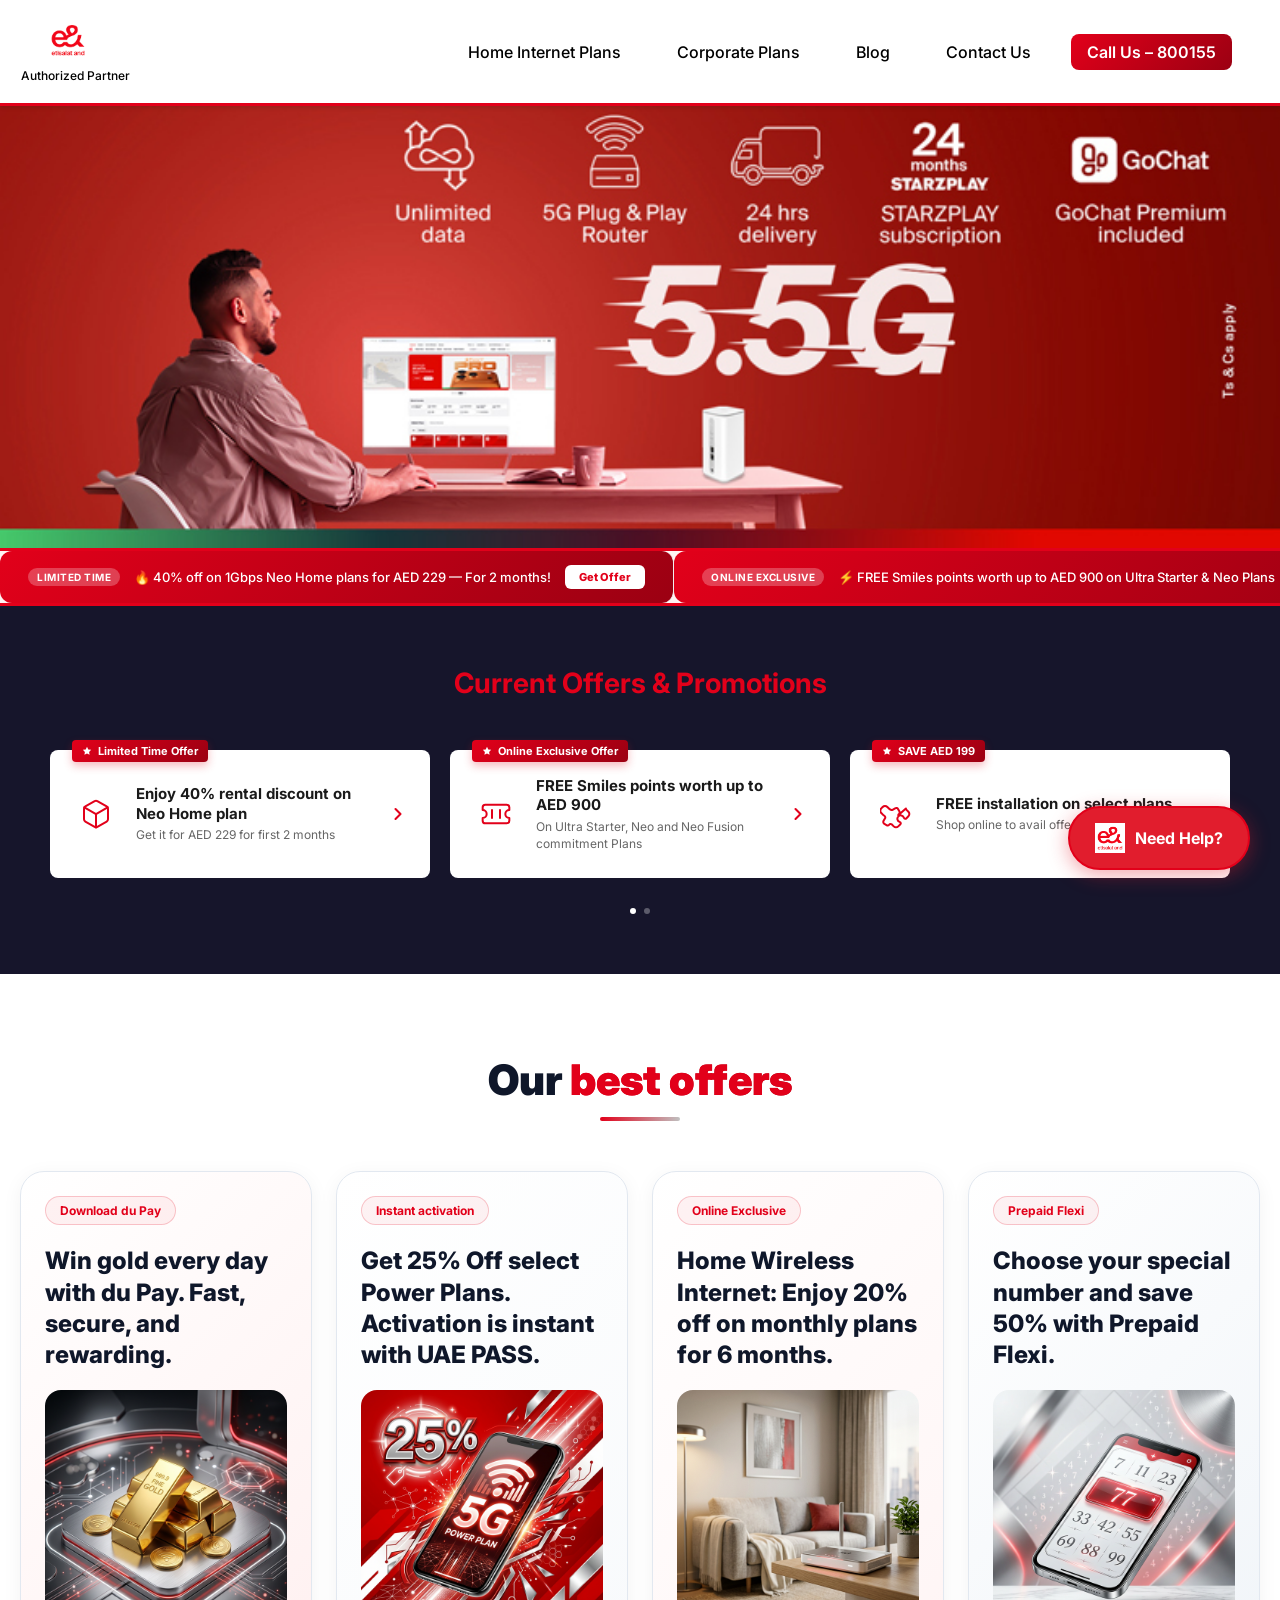
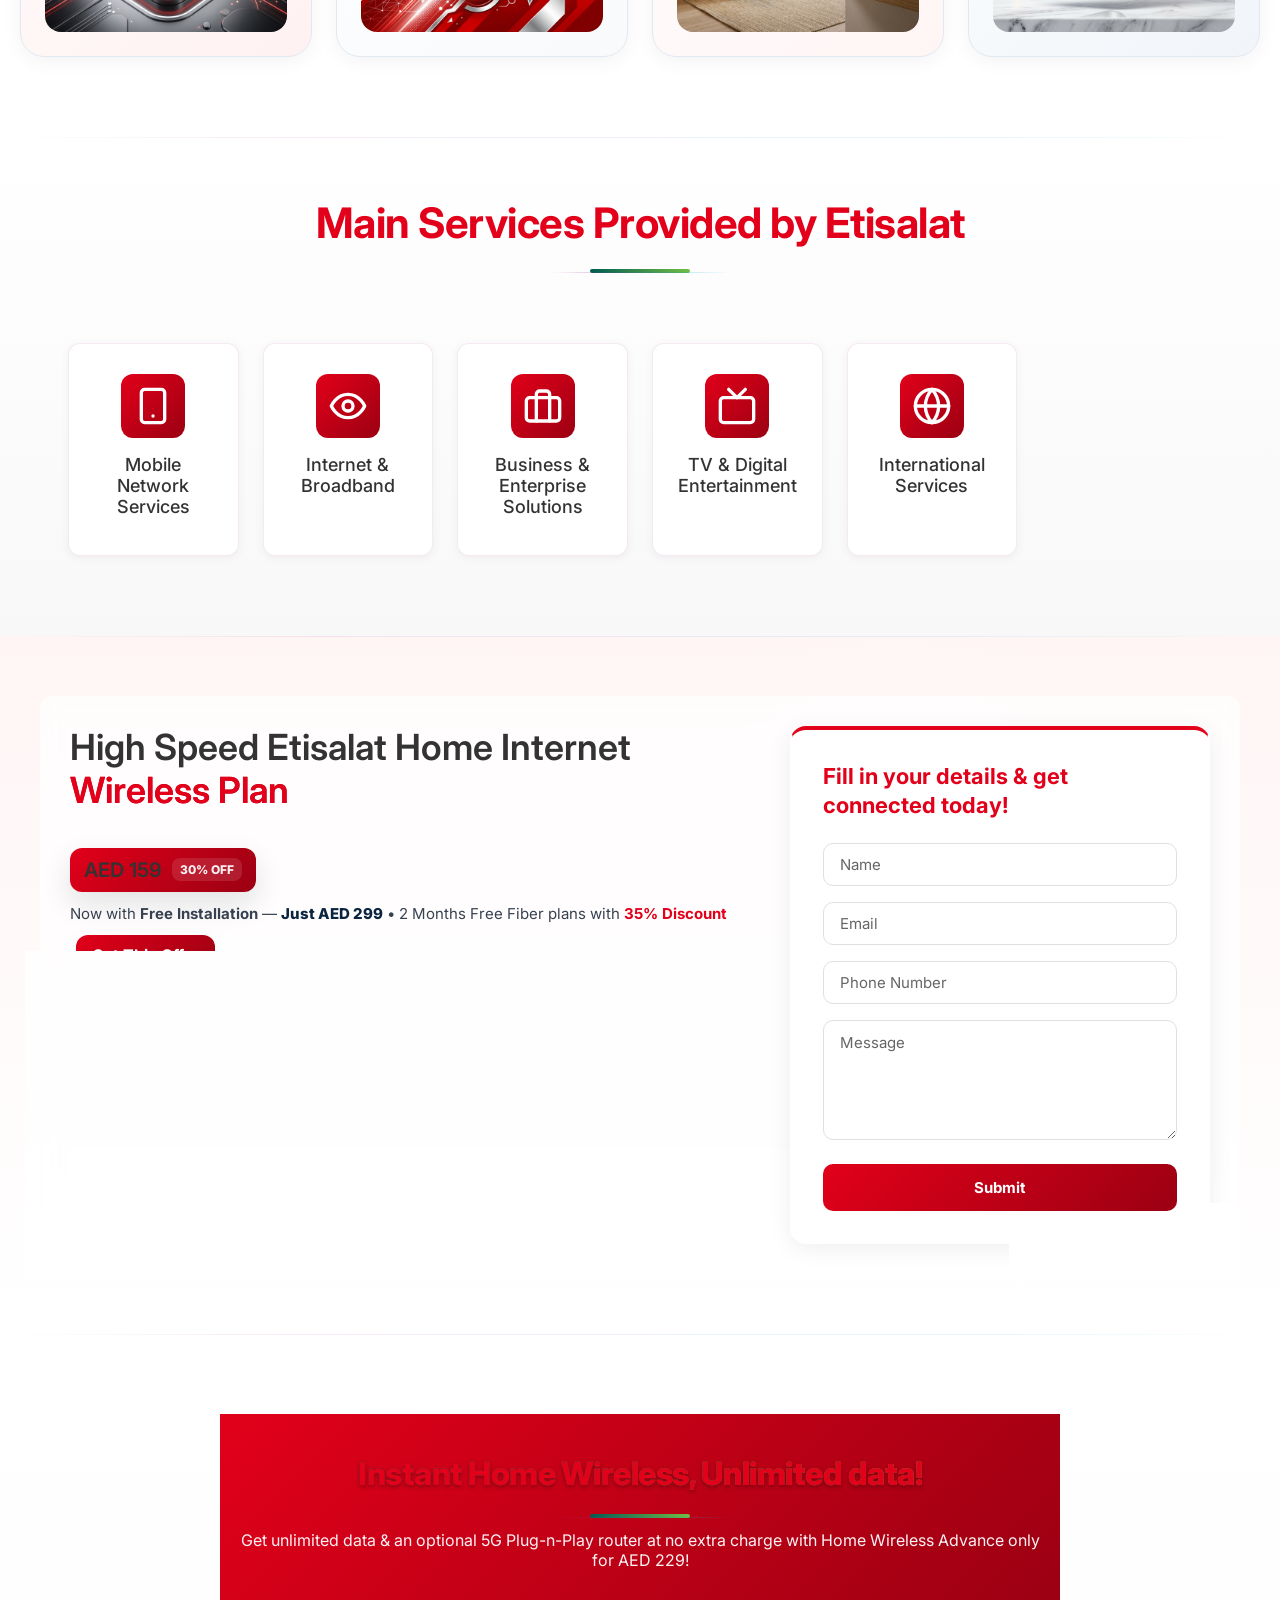
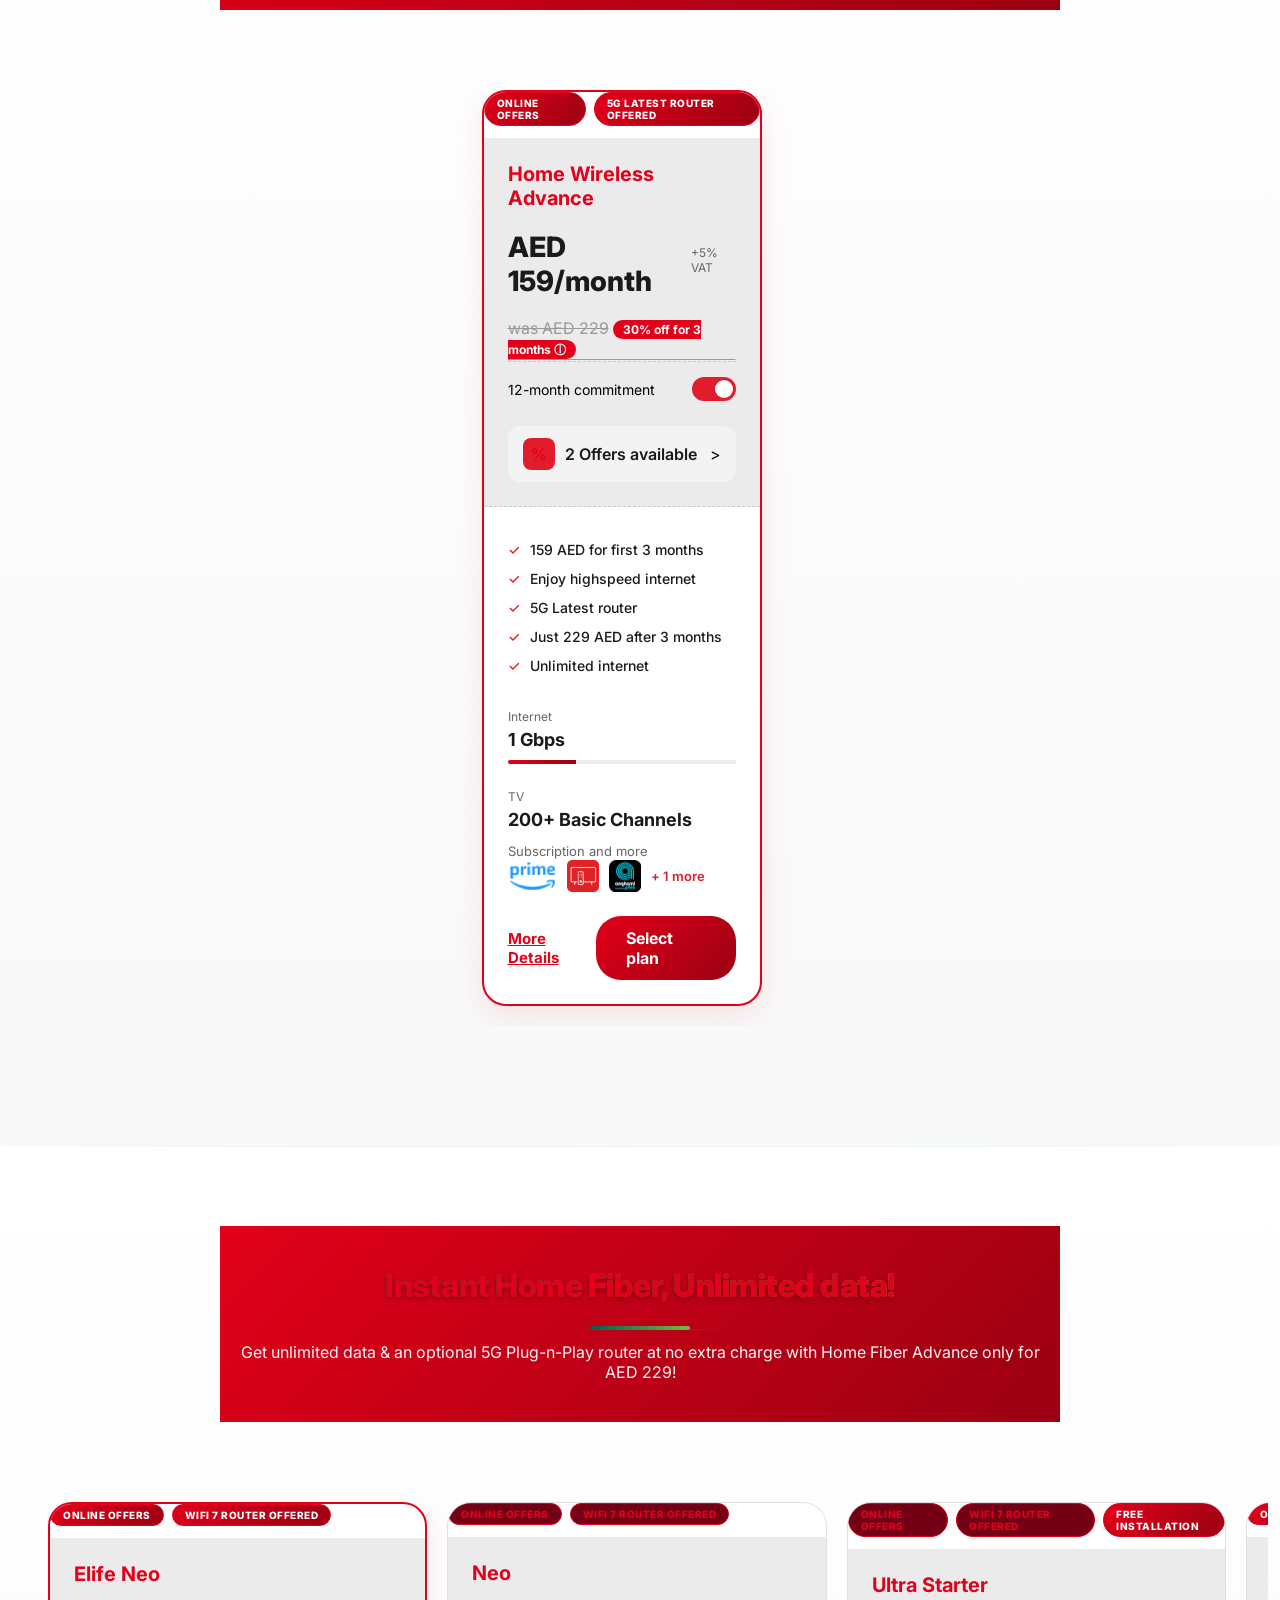
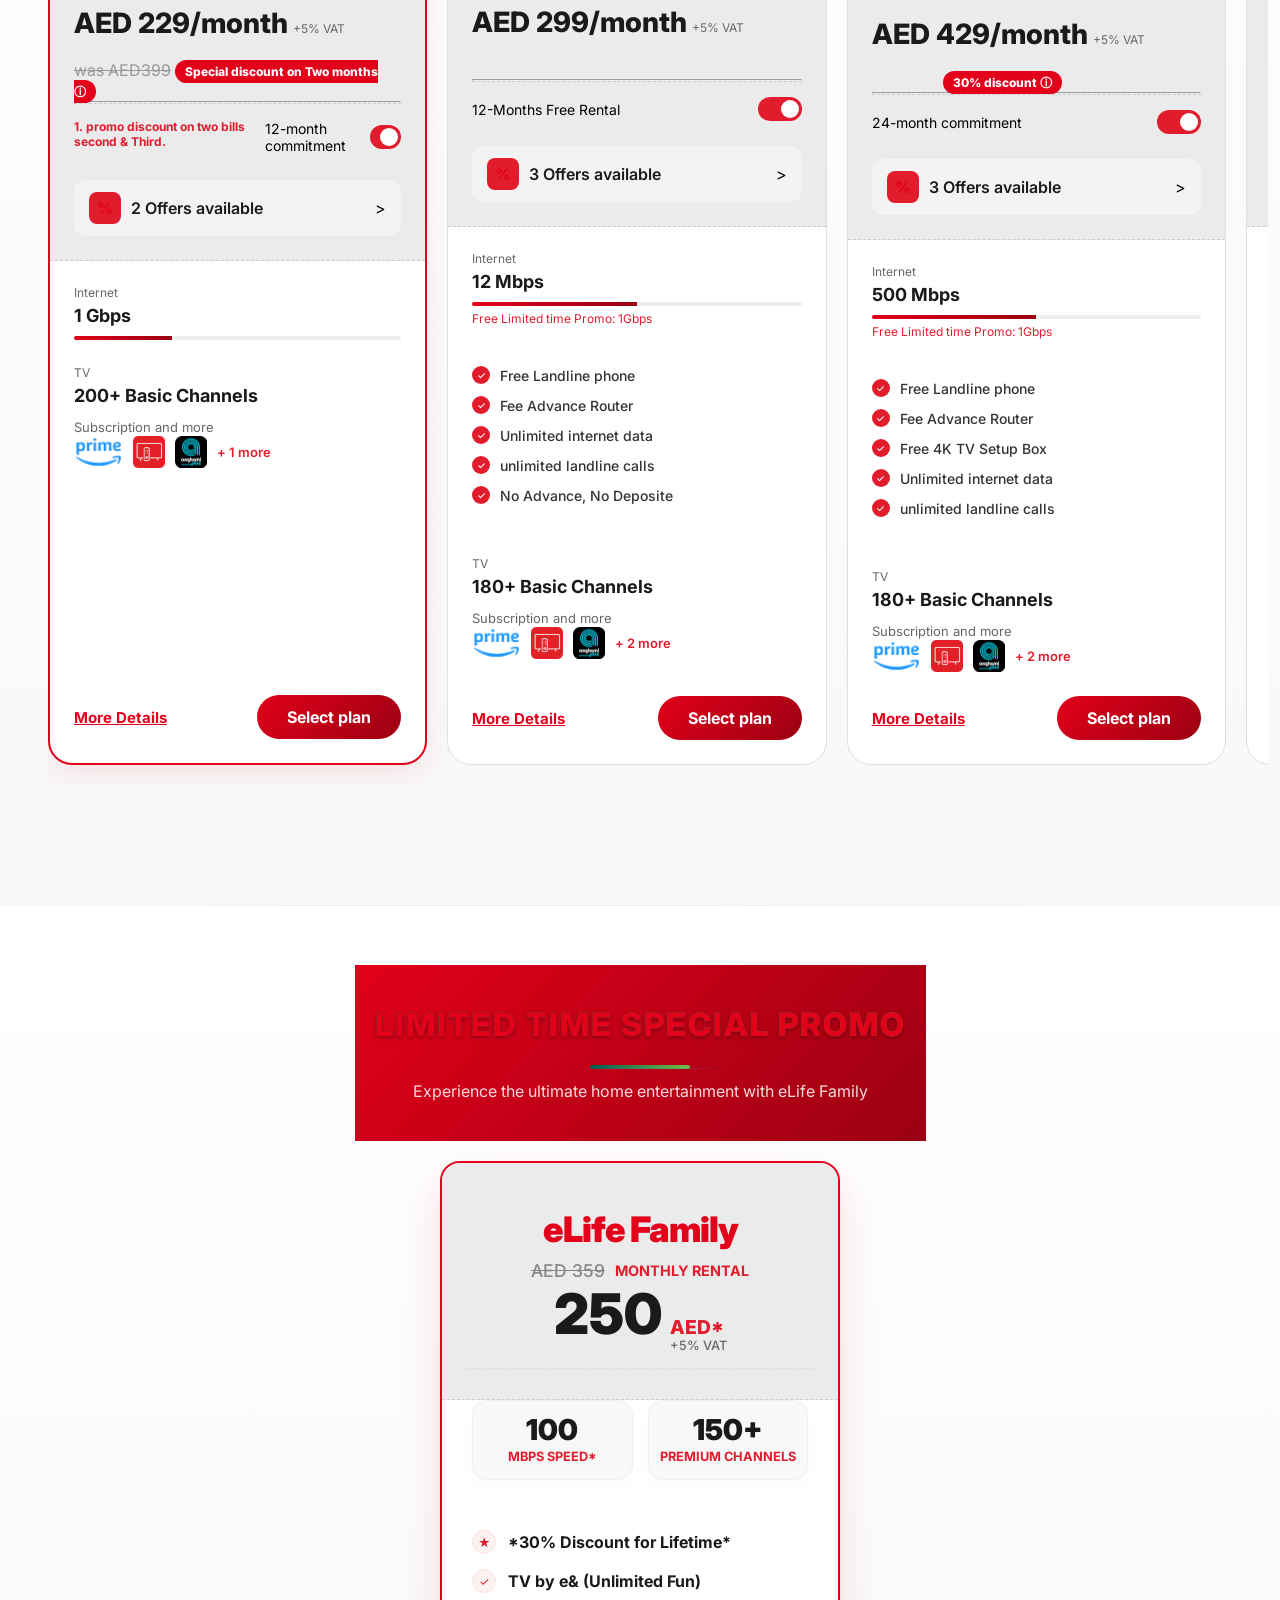
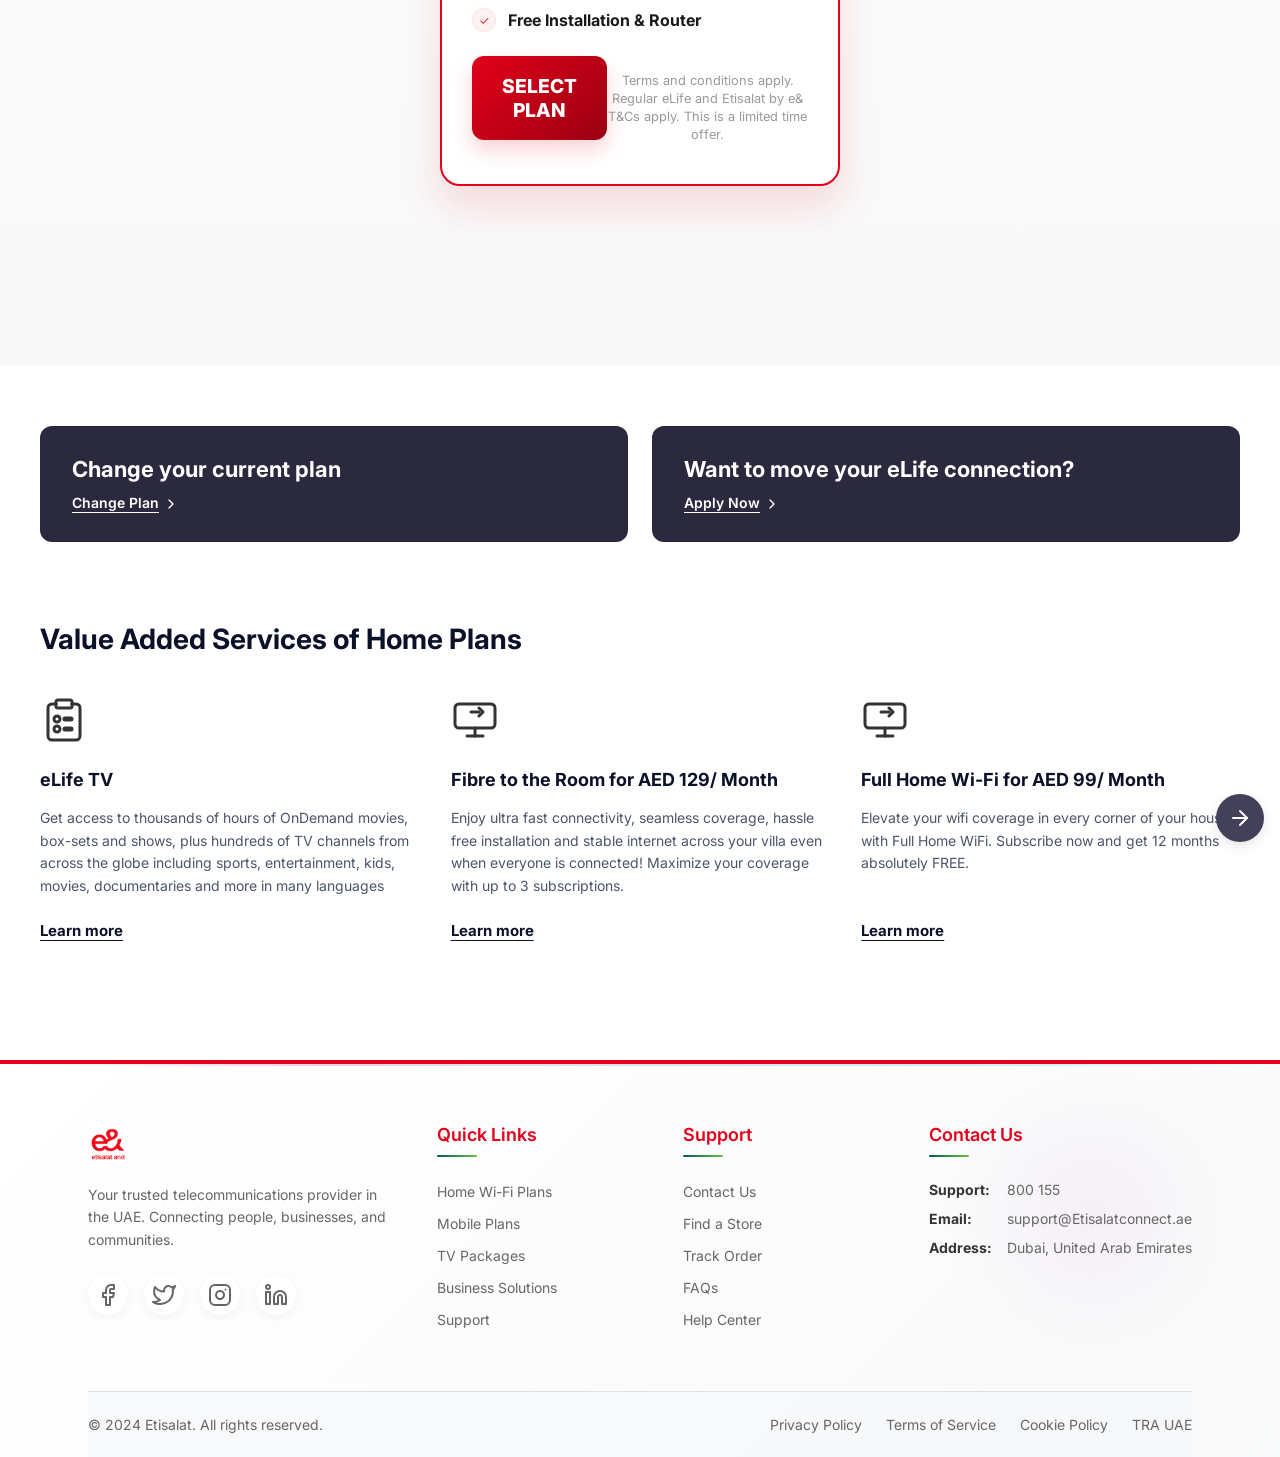
==== commit 23d370a2: "updated corrections" ====
--- a/index.html
+++ b/index.html
@@ -158,7 +158,7 @@
             padding: 10px 14px;
             border-radius: 12px;
             font-weight: 800;
-            color: #fff;
+            color: #000 !important;
             background: linear-gradient(90deg, #e11d2d 0%, #c81b2a 60%);
             box-shadow: 0 18px 40px rgba(225, 29, 45, 0.14);
             position: relative
@@ -166,7 +166,7 @@
 
         .popup-promo small {
             font-weight: 700;
-            color: #ffe6e6
+            color: #333 !important
         }
 
         .popup-promo::after {
@@ -1101,8 +1101,8 @@
                     <h2>🎁 Exclusive Etisalat by e& Offers!</h2>
                     <h3>Get Your Best Internet Deal Today</h3>
                     <p>Limited time offers on fiber & 5G internet plans. Free installation included!</p>
-                    <p class="popup-promo">Exclusive Offer: Get <strong>30% off</strong> on the <strong>AED 229 → AED
-                            169</strong> Home Wireless plan — <small>Limited time only!</small></p>
+                    <p class="popup-promo">Wireless Plan: <strong>AED 159 Only</strong> | Fiber Plans: <strong>30%
+                            Discount</strong> — <small>Limited time only!</small></p>
 
                 </div>
 
@@ -1350,6 +1350,75 @@
             </div>
         </section>
 
+        <!-- New Best Offers Section (Red/White/Silver) -->
+        <section class="offers-v3-section">
+            <div class="offers-v3-container">
+                <div class="offers-v3-title-wrap">
+                    <h2 class="offers-v3-title">Our <span>best offers</span></h2>
+                    <div class="offers-v3-subtitle-line"></div>
+                </div>
+
+                <div class="offers-v3-grid">
+                    <!-- Offer 1 -->
+                    <div class="offer-v3-card">
+                        <div class="offer-v3-content">
+                            <div class="offer-v3-badge-wrap">
+                                <span class="offer-v3-badge">Download du Pay</span>
+                            </div>
+                            <h3 class="offer-v3-heading">Win gold every day with du Pay. Fast, secure, and rewarding.
+                            </h3>
+                            <div class="offer-v3-image-box">
+                                <img src="img/offer_gold.png" alt="Win gold offer">
+                            </div>
+                        </div>
+                    </div>
+
+                    <!-- Offer 2 -->
+                    <div class="offer-v3-card">
+                        <div class="offer-v3-content">
+                            <div class="offer-v3-badge-wrap">
+                                <span class="offer-v3-badge">Instant activation</span>
+                            </div>
+                            <h3 class="offer-v3-heading">Get 25% Off select Power Plans. Activation is instant with UAE
+                                PASS.</h3>
+                            <div class="offer-v3-image-box">
+                                <img src="img/offer_mobile.png" alt="Power plans offer">
+                            </div>
+                        </div>
+                    </div>
+
+                    <!-- Offer 3 -->
+                    <div class="offer-v3-card">
+                        <div class="offer-v3-content">
+                            <div class="offer-v3-badge-wrap">
+                                <span class="offer-v3-badge">Online Exclusive</span>
+                            </div>
+                            <h3 class="offer-v3-heading">Home Wireless Internet: Enjoy 20% off on monthly plans for 6
+                                months.</h3>
+                            <div class="offer-v3-image-box">
+                                <img src="img/offer_home_wireless.png" alt="Home wireless offer">
+                            </div>
+                        </div>
+                    </div>
+
+                    <!-- Offer 4 -->
+                    <div class="offer-v3-card">
+                        <div class="offer-v3-content">
+                            <div class="offer-v3-badge-wrap">
+                                <span class="offer-v3-badge">Prepaid Flexi</span>
+                            </div>
+                            <h3 class="offer-v3-heading">Choose your special number and save 50% with Prepaid Flexi.
+                            </h3>
+                            <div class="offer-v3-image-box">
+                                <img src="img/offer_special_number.png" alt="Special number offer">
+                            </div>
+                        </div>
+                    </div>
+                </div>
+            </div>
+        </section>
+
+
         <section class="services">
             <h2><span>Main Services Provided by Etisalat</span></h2>
             <div class="services-grid">
@@ -1417,7 +1486,7 @@
                                 Plan</span></h2>
                         <div class="promo-meta">
                             <div class="price-chip" aria-hidden="true">
-                                <span class="amount">AED 160</span>
+                                <span class="amount">AED 159</span>
                                 <span class="save">30% OFF</span>
                             </div>
                             <div class="promo-secondary">Now with <strong>Free Installation</strong> — <span
--- a/styles_corp.css
+++ b/styles_corp.css
@@ -1700,6 +1700,165 @@
     display: inline-block;
 }
 
+/* ══ Premium Offers Section (Red/White/Silver) ══ */
+.offers-v3-section {
+    padding: 80px 0;
+    background: #fff;
+    overflow: hidden;
+}
+
+.offers-v3-title-wrap {
+    text-align: center;
+    margin-bottom: 50px;
+}
+
+.offers-v3-title {
+    font-size: 42px;
+    font-weight: 900;
+    color: #0f172a;
+    margin-bottom: 12px;
+}
+
+.offers-v3-title span {
+    background: linear-gradient(90deg, #e2001a, #9b0012);
+    -webkit-background-clip: text;
+    background-clip: text;
+    color: transparent;
+}
+
+.offers-v3-subtitle-line {
+    width: 80px;
+    height: 4px;
+    background: linear-gradient(90deg, #e2001a, #c0c0c0);
+    margin: 0 auto;
+    border-radius: 2px;
+}
+
+.offers-v3-grid {
+    max-width: 1400px;
+    margin: 0 auto;
+    display: grid;
+    grid-template-columns: repeat(4, 1fr);
+    gap: 24px;
+    padding: 0 20px;
+}
+
+.offer-v3-card {
+    background: #fff;
+    border-radius: 24px;
+    border: 1px solid #e2e8f0;
+    overflow: hidden;
+    position: relative;
+    transition: all 0.4s cubic-bezier(0.175, 0.885, 0.32, 1.275);
+    box-shadow: 0 4px 20px rgba(0, 0, 0, 0.05);
+    display: flex;
+    flex-direction: column;
+}
+
+.offer-v3-card:hover {
+    transform: translateY(-10px);
+    box-shadow: 0 20px 40px rgba(226, 0, 26, 0.12);
+    border-color: #e2001a;
+}
+
+.offer-v3-badge-wrap {
+    margin-bottom: 20px;
+    z-index: 2;
+}
+
+.offer-v3-badge {
+    background: rgba(226, 0, 26, 0.05);
+    color: #e2001a;
+    padding: 6px 14px;
+    border-radius: 50px;
+    font-size: 12px;
+    font-weight: 700;
+    border: 1px solid rgba(226, 0, 26, 0.2);
+    display: inline-block;
+}
+
+.offer-v3-content {
+    padding: 24px;
+    flex-grow: 1;
+    display: flex;
+    flex-direction: column;
+}
+
+.offer-v3-heading {
+    font-size: 24px;
+    font-weight: 800;
+    line-height: 1.3;
+    color: #0f172a;
+    margin-bottom: 20px;
+}
+
+.offer-v3-image-box {
+    margin-top: auto;
+    border-radius: 16px;
+    overflow: hidden;
+    background: #f8fafc;
+    aspect-ratio: 1/1;
+}
+
+.offer-v3-image-box img {
+    width: 100%;
+    height: 100%;
+    object-fit: cover;
+    transition: transform 0.5s ease;
+}
+
+.offer-v3-card:hover .offer-v3-image-box img {
+    transform: scale(1.05);
+}
+
+/* Card variants by index */
+.offer-v3-card:nth-child(1) {
+    background: linear-gradient(135deg, #fff, #fff1f1);
+}
+
+.offer-v3-card:nth-child(2) {
+    background: linear-gradient(135deg, #fff, #f8fafc);
+}
+
+.offer-v3-card:nth-child(3) {
+    background: linear-gradient(135deg, #fff, #fff5f5);
+}
+
+.offer-v3-card:nth-child(4) {
+    background: linear-gradient(135deg, #fff, #f1f5f9);
+}
+
+@media (max-width: 1200px) {
+    .offers-v3-grid {
+        grid-template-columns: repeat(2, 1fr);
+    }
+}
+
+@media (max-width: 768px) {
+    .offers-v3-title {
+        font-size: 32px;
+    }
+
+    .offers-v3-grid {
+        display: flex;
+        overflow-x: auto;
+        scroll-snap-type: x mandatory;
+        padding: 0 20px 40px;
+        gap: 16px;
+        scrollbar-width: none;
+    }
+
+    .offers-v3-grid::-webkit-scrollbar {
+        display: none;
+    }
+
+    .offer-v3-card {
+        flex: 0 0 85%;
+        scroll-snap-align: center;
+    }
+}
+
+
 .offers-grid {
     display: grid;
     grid-template-columns: repeat(4, 1fr);
